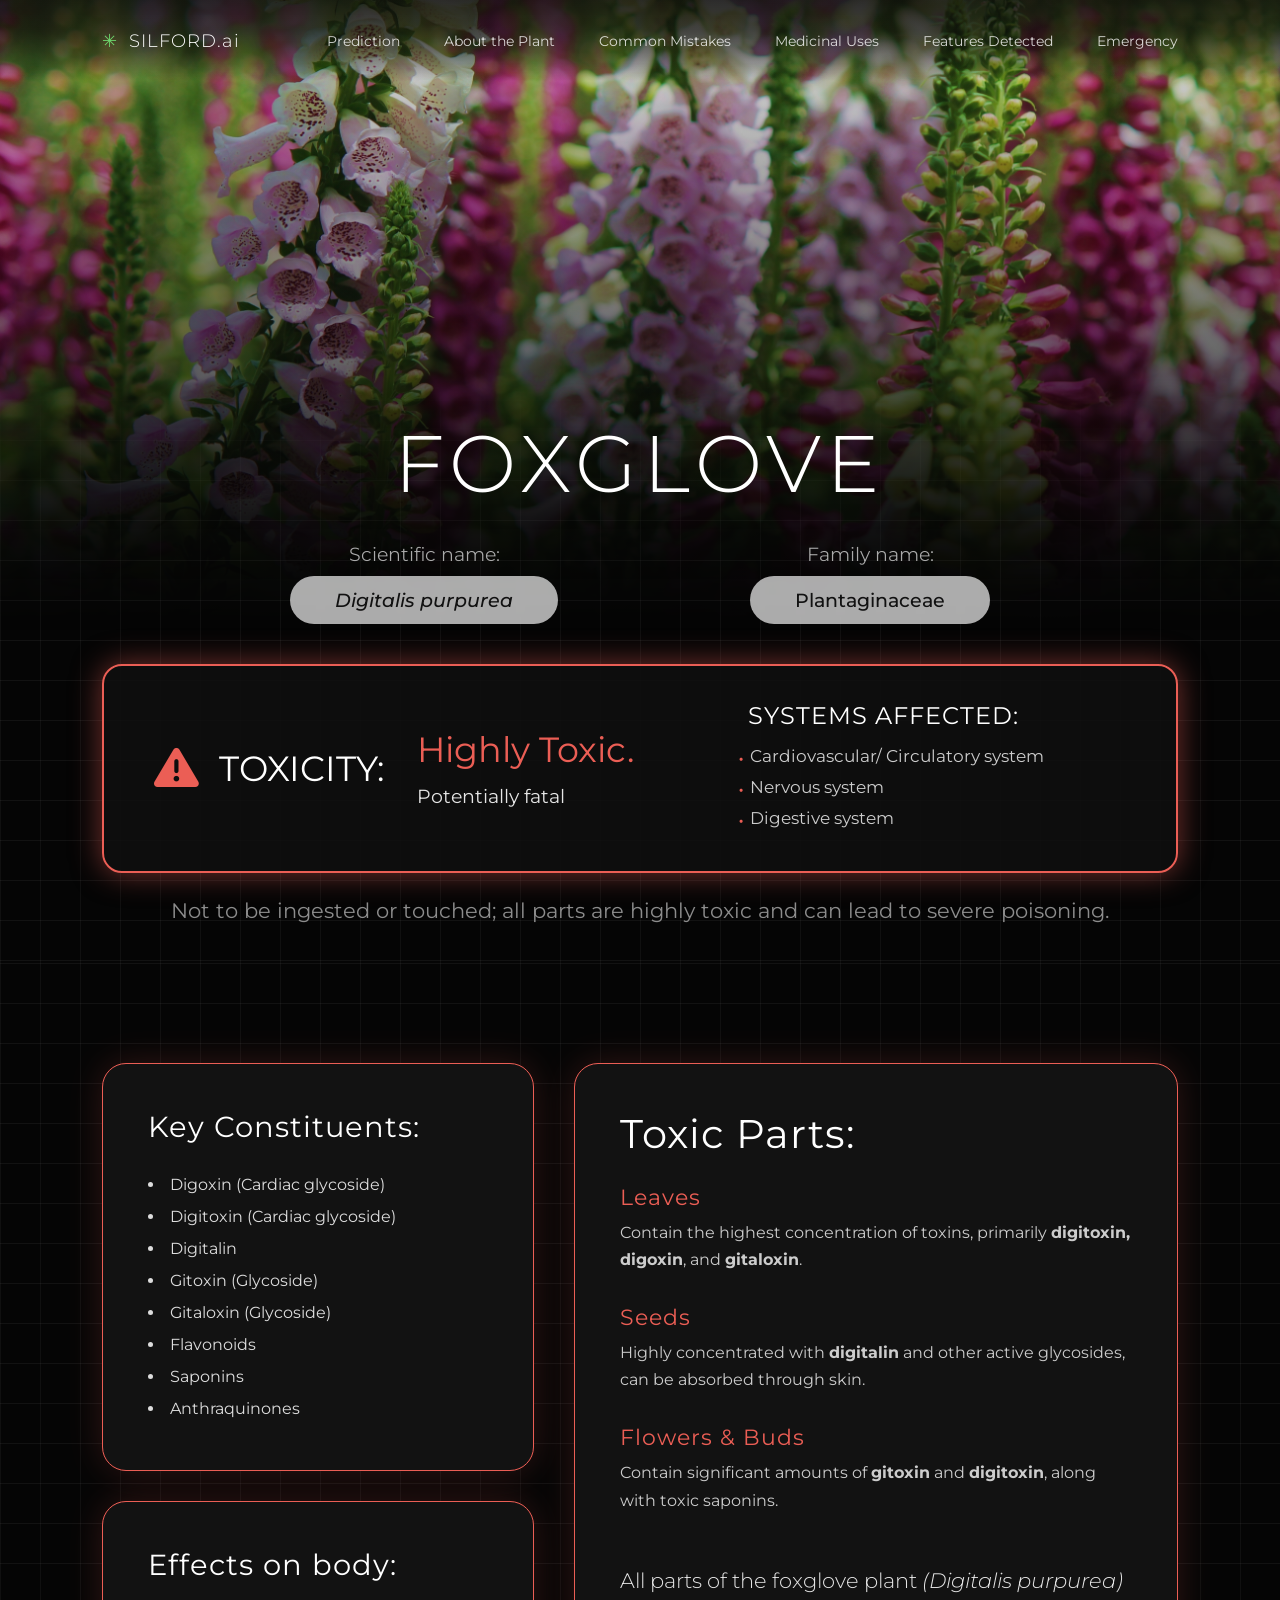
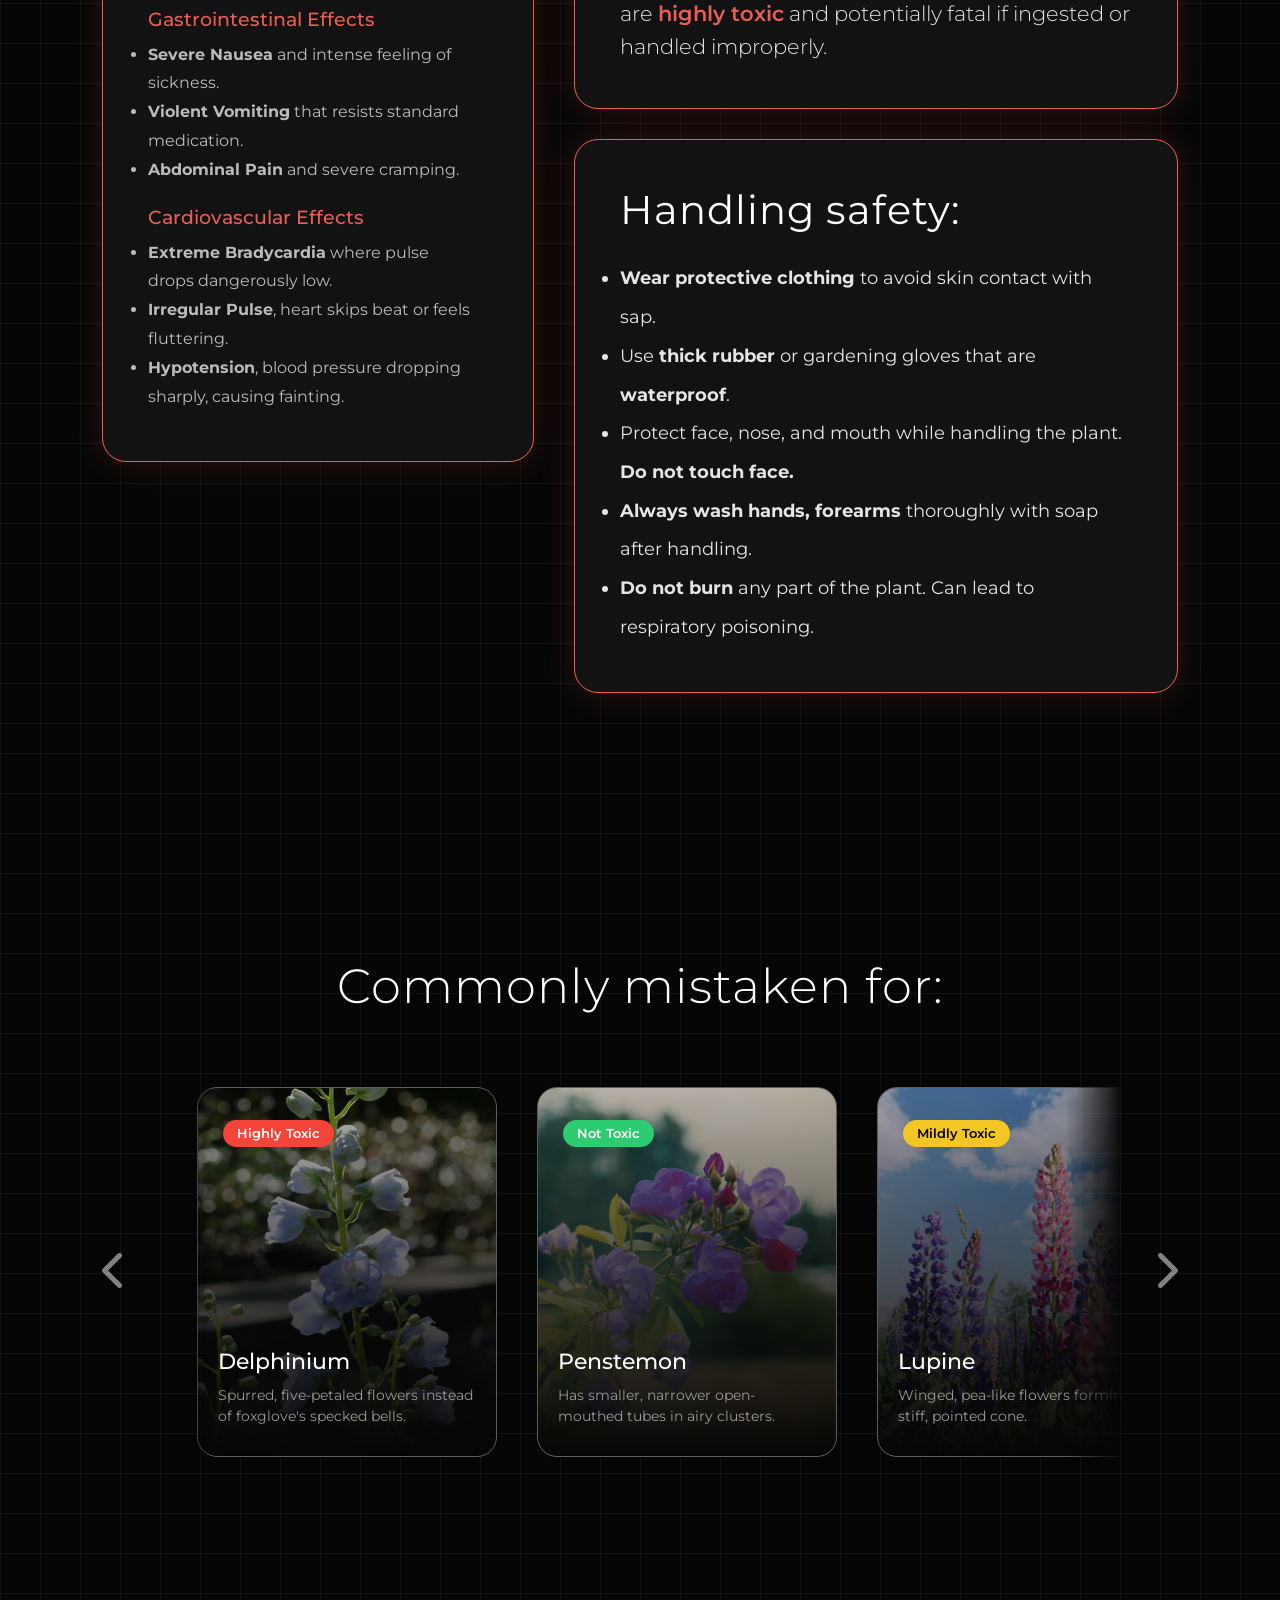
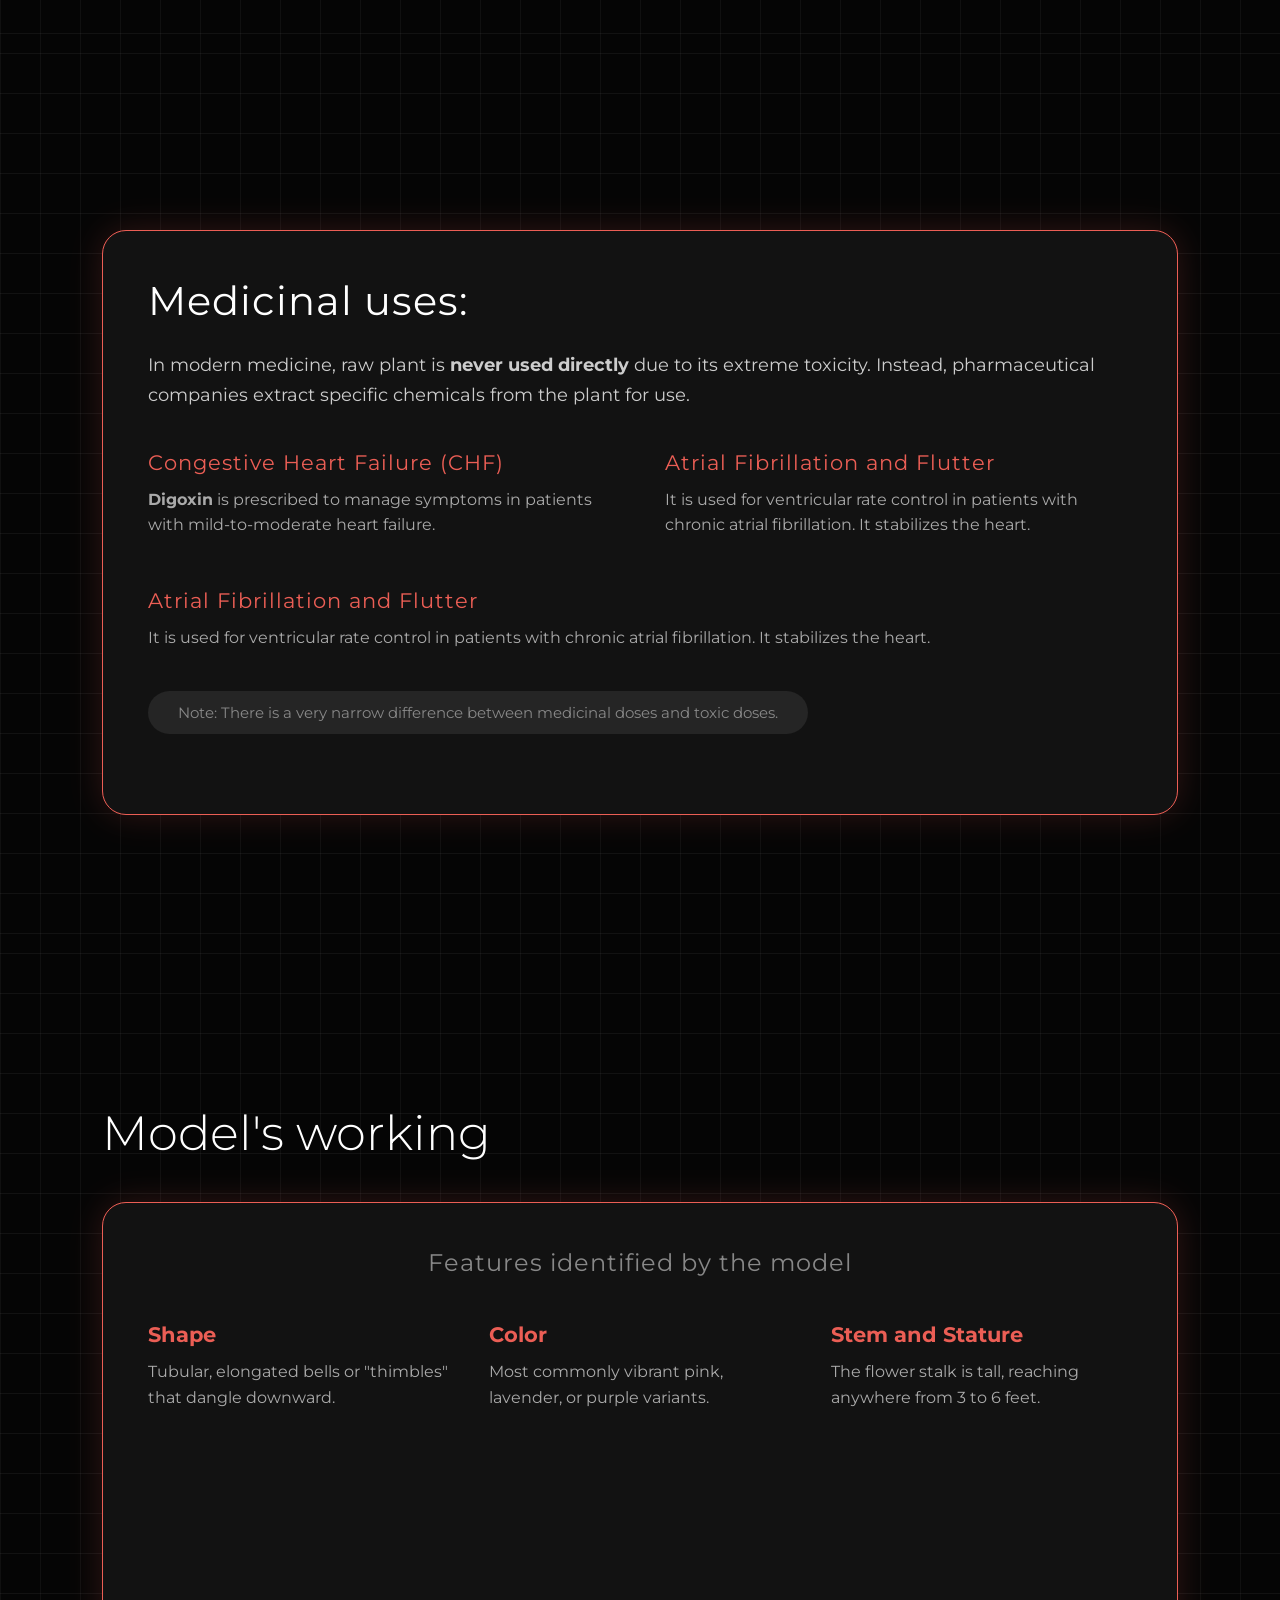
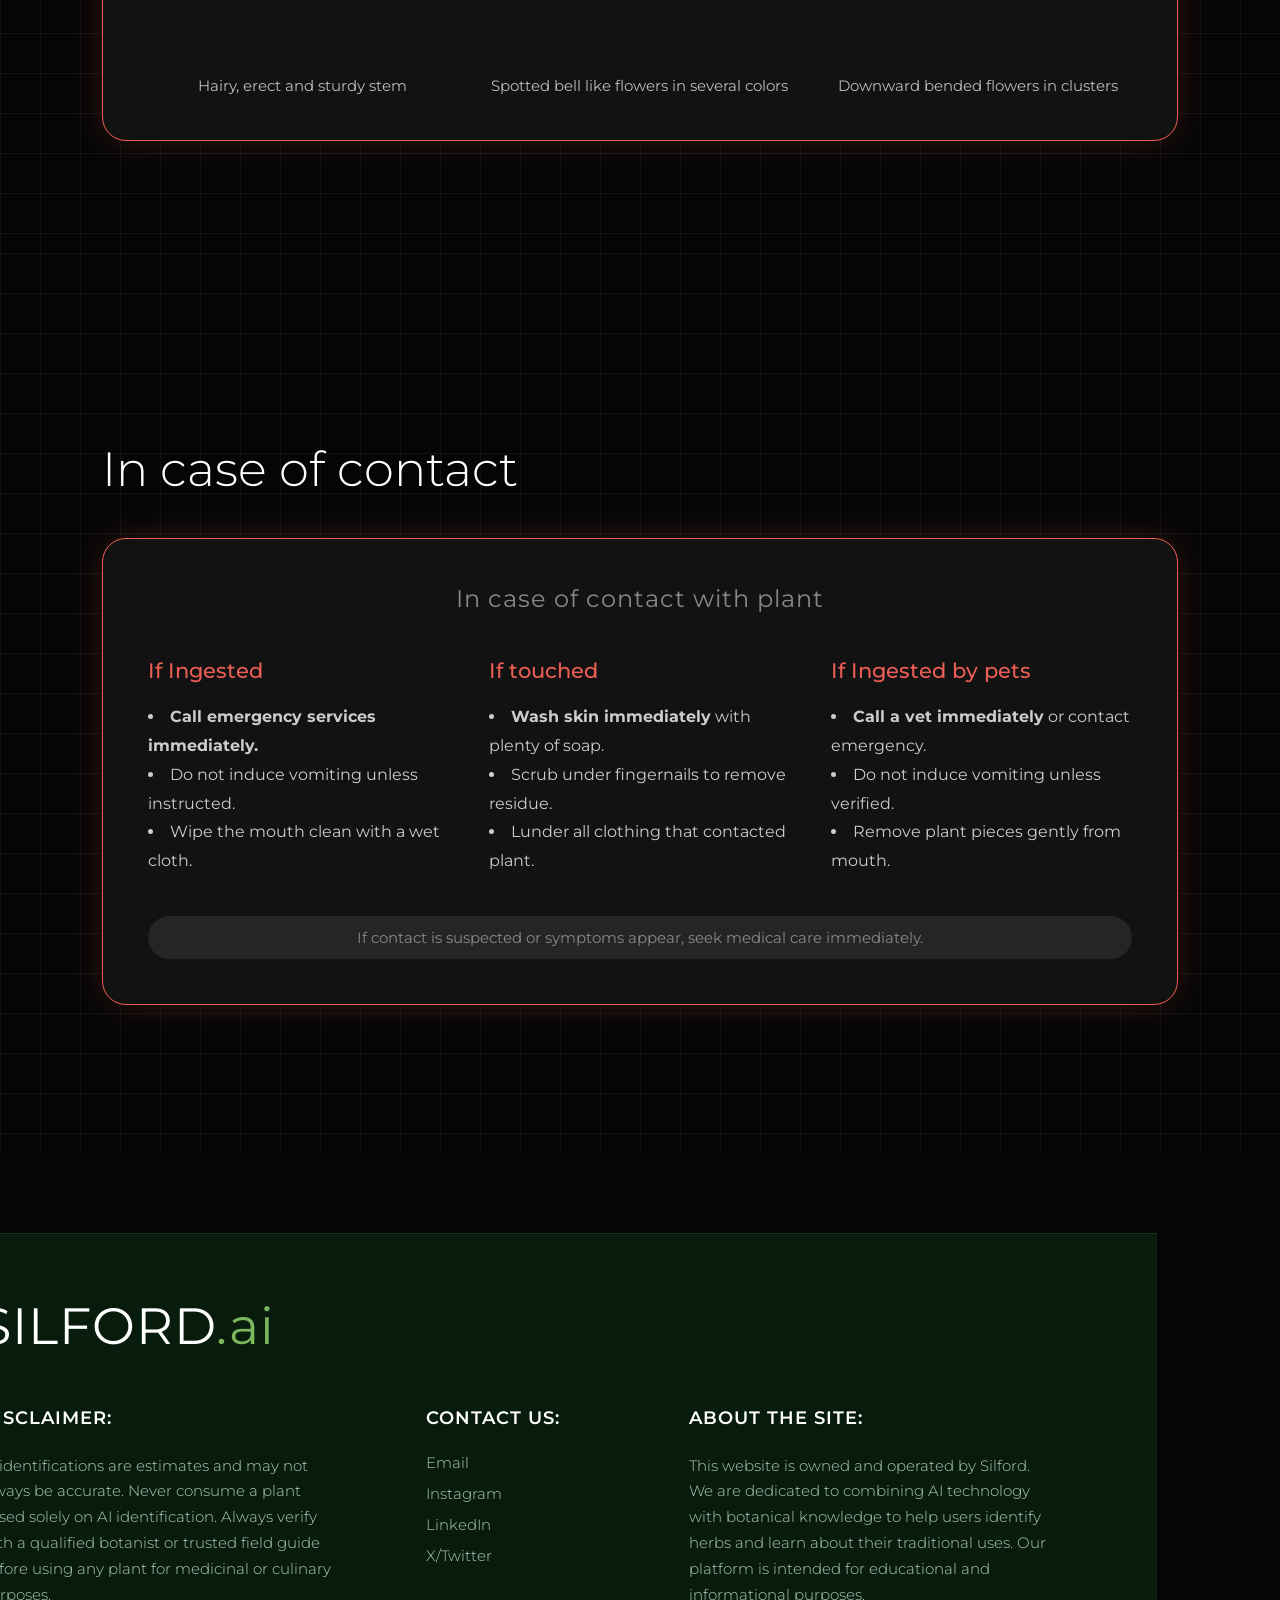
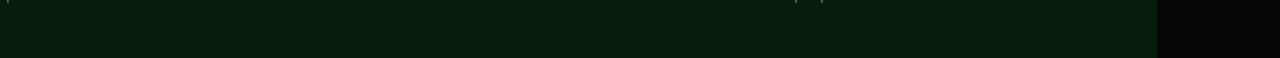
==== structure.html @ d7a9f8ee "Medicinal Uses Section edited." ====
<!DOCTYPE html>
<html lang="en">
    <head>
        <meta charset="UTF-8">
        <meta name="viewport" content="width=device-width, initial-scale=1.0">
        <title>SILFORD.ai - Herbal Identification Made Easy</title>
        <link rel="stylesheet" href="designs.css">

        <link rel="stylesheet" href="style.css">
        <link rel="preconnect" href="https://fonts.googleapis.com">
        <link rel="preconnect" href="https://fonts.gstatic.com" crossorigin>
        <link href="https://fonts.googleapis.com/css2?family=Montserrat:wght@300;400;500;600;700&display=swap" rel="stylesheet">
        <link rel="stylesheet" href="https://cdnjs.cloudflare.com/ajax/libs/font-awesome/6.4.0/css/all.min.css">
    </head>
    <body>


        <div id="landing-view" style="display: none;">
            <header class="global-header">
                <div class="logo">
                    <span class="asterisk">✳</span> SILFORD.ai
                </div>

                <nav class="nav-links">
                    <!--USES ANCHOR LINKS FOR CLICK-SCROLLING TO RIGHT PANEL-->
                    <a href="#home">Home</a>
                    <a href="#about">About Us</a>
                    <a href="#model">Our Model</a>
                    <a href="#journey">Start Now</a>
                </nav>
            </header>

            <section id="home" class="hero-section panel">
                <div class="hero-content">
                    <h1 class="glow-title">SILFORD<span>.ai</span></h1>
                    <h2 class="subtitle">HERBAL IDENTIFICATION MADE EASY</h2>
                    
                    <p class="hero-description">
                        Nature is full of plants that look remarkably alike, but some harmless herbs have dangerous toxic counterparts. 
                        <span class="highlight-green">Our AI-powered plant identification tool helps you quickly distinguish between safe and potentially toxic plants from a simple photo.</span>
                    </p>

                    <div class="cta-container">
                        <button class="btn btn-light-green">
                            <i class="fa-solid fa-camera"></i> Take a picture
                        </button>
                        <button class="btn btn-dark-green">
                            <i class="fa-regular fa-file-lines"></i> Upload from local files
                        </button>
                    </div>
                </div>
                <div class="leaf-overlay"></div> 
            </section>

            <section id="about" class="about-section panel">
                <div class="split-content-left">
                    <div class="text-block">
                        <h2>About Us</h2>
                        <p>Silford arose from a vision. We envisioned a tool that could help people confidently identify plants, reducing the risk of confusing harmless species with toxic lookalikes and making outdoor exploration a little safer.</p>
                        <p>Driven by that vision, we built an AI-powered platform that combines modern machine learning with botanical knowledge to identify plants from a single photograph.</p>
                    </div>
                    <div class="text-block">
                        <h2>Our Mission</h2>
                        <p>Our mission is to empower hikers, gardeners, foragers, students, and nature enthusiasts with accessible technology that supports informed decisions.</p>
                    </div>
                </div>
            </section>

            <section id="model" class="working-section panel">
                <h2 class="section-title-center">Our Model & Its Working</h2>
                
                <div class="cards-grid">
                    <div class="card c-1">
                        <h3>01. Image Capture</h3>
                        <p>Upload an existing image or take a live photo of the plant.</p>
                    </div>
                    <div class="card c-2">
                        <h3>02. AI Feature Analysis</h3>
                        <p>A Convolutional Neural Network (CNN) with Localized Attention focuses on key visual regions such as leaf shape & stem texture.</p>
                    </div>
                    <div class="card c-3">
                        <h3>03. Safety Assessment</h3>
                        <p>The identified plant is compared with visually similar toxic and non-toxic relatives, helping users avoid dangerous misidentifications.</p>
                    </div>
                    <div class="card c-4">
                        <h3>04. Detailed Results</h3>
                        <p>Each prediction shows a detailed result with plant name, close toxic relatives, key features, & more.</p>
                    </div>
                </div>
                <div class="neuron-overlay"></div> 
            </section>

            <section id="journey" class="journey-section panel">
                <div class="journey-content">
                    <h2>No matter who you are,</h2>
                    <p class="subheading">Find tailored herbal insights for your field.</p>
                    
                    <div class="timeline-container">
                        <div class="timeline-line"></div>
                        <div class="circle-node"><span>Student</span></div>
                        <div class="circle-node"><span>Botanist</span></div>
                        <div class="circle-node"><span>Researcher</span></div>
                        <div class="circle-node"><span>Herbalist</span></div>
                        <div class="circle-node"><span>Explorer</span></div>
                    </div>

                    <div class="journey-footer-text">
                        <h3>Start your worry-free herbal journey today.</h3>
                    </div>
                </div>
            </section>

            <section class="footer-section panel">
                <div class="pre-footer-cta">
                    <p>Every staircase is climbed by taking that first step. Let us be that first step.</p>
                    <h3>Start at Silford.</h3>
                    
                    <div class="cta-container central">
                        <button class="btn btn-light-green">
                            <i class="fa-solid fa-camera"></i> Take a picture
                        </button>
                        <button class="btn btn-dark-green">
                            <i class="fa-regular fa-file-lines"></i> Upload from local files
                        </button>
                    </div>
                </div>

                <footer class="main-footer">
                    <div class="footer-brand">
                        <h2 class="footer-logo">SILFORD<span>.ai</span></h2>
                    </div>
                    
                    <div class="footer-grid">
                        <div class="footer-col">
                            <h4>DISCLAIMER:</h4>
                            <p>AI identifications are estimates and may not always be accurate. Never consume a plant based solely on AI identification. Always verify with a qualified botanist or trusted field guide before using any plant for medicinal or culinary purposes.</p>
                        </div>
                        
                        <div class="footer-col">
                            <h4>CONTACT US:</h4>
                            <ul class="footer-links">
                                <li><a href="#">Email</a></li>
                                <li><a href="#">Instagram</a></li>
                                <li><a href="#">LinkedIn</a></li>
                                <li><a href="#">X/Twitter</a></li>
                            </ul>
                        </div>

                        <div class="footer-col">
                            <h4>ABOUT THE SITE:</h4>
                            <p>This website is owned and operated by Silford. We are dedicated to combining AI technology with botanical knowledge to help users identify herbs and learn about their traditional uses. Our platform is intended for educational and informational purposes.</p>
                        </div>
                    </div>
                </footer>
            </section>
        </div>

        <div id="prediction-view" class="tox-high">
            <header class="global-header">
                <div class="logo">
                    <span class="asterisk">✳</span> SILFORD.ai
                </div>

                <nav class="nav-links">
                    <!--USES ANCHOR LINKS FOR CLICK-SCROLLING TO RIGHT PANEL-->
                    <a href="#predict-hero">Prediction</a>
                    <a href="#predict-details">About the Plant</a>
                    <a href="#mistakes-panel">Common Mistakes</a>
                    <a href="#medicinal-panel">Medicinal Uses</a>
                    <a href="#feature-analysis-panel">Features Detected</a>
                    <a href="#emergency-panel">Emergency</a>
                </nav>
            </header>

            <section class="panel predict-hero" id="predict-hero">
                <div class="predict-bg-hero" ></div>
                
                <div class="predict-header-content">
                    <h1 class="plant-name-title">FOXGLOVE</h1>
                    
                    <div class="meta-pills-row">
                        <div class="meta-pill">
                            <span class="pill-label">Scientific name:</span>
                            <div class="pill-value" id="plant-scientific">Digitalis purpurea</div>
                        </div>
                        <div class="meta-pill">
                            <span class="pill-label">Family name:</span>
                            <div class="pill-value" id="plant-family">Plantaginaceae</div>
                        </div>
                    </div>

                    <div class="toxicity-alert-box">
                        <div class="alert-left">
                            <i class="fa-solid fa-triangle-exclamation warning-icon"></i>
                            <span class="toxicity-keyword">TOXICITY:</span>
                        </div>
                        <div class="alert-center">
                            <h2 class="toxicity-level-text">Highly Toxic.</h2>
                            <p class="toxicity-subtext">Potentially fatal</p>
                        </div>
                        <div class="alert-right">
                            <h3>SYSTEMS AFFECTED:</h3>
                            <ul class="affected-systems-list">
                                <li>Cardiovascular/ Circulatory system</li>
                                <li>Nervous system</li>
                                <li>Digestive system</li>
                            </ul>
                        </div>
                    </div>

                    <p class="summary-disclaimer-text">Not to be ingested or touched; all parts are highly toxic and can lead to severe poisoning.</p>
                </div>
            </section>

            <section class="panel predict-details" id="predict-details">
                <div class="details-split-layout">
                    
                    <div class="left-side-cards">
                        <div class="detail-card info-card-box">
                            <h3>Key Constituents:</h3>
                            <ul class="constituents-list">
                                <li>Digoxin (Cardiac glycoside)</li>
                                <li>Digitoxin (Cardiac glycoside)</li>
                                <li>Digitalin</li>
                                <li>Gitoxin (Glycoside)</li>
                                <li>Gitaloxin (Glycoside)</li>
                                <li>Flavonoids</li>
                                <li>Saponins</li>
                                <li>Anthraquinones</li>
                            </ul>
                        </div>

                        <div class="detail-card info-card-box">
                            <h3>Effects on body:</h3>
                            <div class="effects-box">
                                <h4 class="effect-heading">Gastrointestinal Effects</h4>
                                <ul class="effects-list">
                                    <li><strong>Severe Nausea</strong> and intense feeling of sickness.</li>
                                    <li><strong>Violent Vomiting</strong> that resists standard medication.</li>
                                    <li><strong>Abdominal Pain</strong> and severe cramping.</li>
                                </ul>

                                <h4 class="effect-heading">Cardiovascular Effects</h4>
                                <ul class="effects-list">
                                    <li><strong>Extreme Bradycardia</strong> where pulse drops dangerously low.</li>
                                    <li><strong>Irregular Pulse</strong>, heart skips beat or feels fluttering.</li>
                                    <li><strong>Hypotension</strong>, blood pressure dropping sharply, causing fainting.</li>
                                </ul>

                            </div>
                        </div>
                    </div>

                    <div class="right-side-main large-box">
                        
                        <div class="toxic-parts-wrapper info-card-box">
                            <h2>Toxic Parts:</h2>
                            <div class="part-entry">
                                <h3 class="part-title">Leaves</h3>
                                <p>Contain the highest concentration of toxins, primarily <strong>digitoxin, digoxin</strong>, and <strong>gitaloxin</strong>.</p>
                            </div>
                            <div class="part-entry">
                                <h3 class="part-title">Seeds</h3>
                                <p>Highly concentrated with <strong>digitalin</strong> and other active glycosides, can be absorbed through skin.</p>
                            </div>
                            <div class="part-entry">
                                <h3 class="part-title">Flowers & Buds</h3>
                                <p>Contain significant amounts of <strong>gitoxin</strong> and <strong>digitoxin</strong>, along with toxic saponins.</p>
                            </div>
                            <div class="danger-banner-note">
                            All parts of the foxglove plant <em>(Digitalis purpurea)</em> are <span class="danger-text-highlight">highly toxic</span> and potentially fatal if ingested or handled improperly.
                            </div>
                        </div>

                        <div class="safety-card-box info-card-box">
                            <h2>Handling safety:</h2>
                            <ul class="safety-steps-list">
                                <li><strong>Wear protective clothing</strong> to avoid skin contact with sap.</li>
                                <li>Use <strong>thick rubber</strong> or gardening gloves that are <strong>waterproof</strong>.</li>
                                <li>Protect face, nose, and mouth while handling the plant. <strong>Do not touch face.</strong></li>
                                <li><strong>Always wash hands, forearms</strong> thoroughly with soap after handling.</li>
                                <li><strong>Do not burn</strong> any part of the plant. Can lead to respiratory poisoning.</li>
                            </ul>
                        </div>

                    </div>

                </div>
            </section>


            <section class="panel mistakes-panel" id="mistakes-panel">
                <h2 class="center-section-title">Commonly mistaken for:</h2>
                
                <div class="carousel-cards-container">
                    <button class="carousel-arrow left-arrow"><i class="fa-solid fa-chevron-left"></i></button>
                    
                    <div class="mistake-grid-wrapper">
                        <div class="mistake-track">
                            <div class="mistake-thumb-card" data-image="img-assets/delphidium-1.jpg">
                                <span class="badge badge-high">Highly Toxic</span>
                                <div class="mistake-texts">
                                    <h3>Delphinium</h3>
                                    <p>Spurred, five-petaled flowers instead of foxglove's specked bells.</p>
                                </div>
                            </div>
                            <div class="mistake-thumb-card" data-image="img-assets/Penstemon-1.jpg">
                                <span class="badge badge-low">Not Toxic</span>
                                <div class="mistake-texts">
                                    <h3>Penstemon</h3>
                                    <p>Has smaller, narrower open-mouthed tubes in airy clusters.</p>
                                </div>
                            </div>
                            <div class="mistake-thumb-card" data-image="img-assets/Lupine-1.jpg">
                                <span class="badge badge-mid">Mildly Toxic</span>
                                <div class="mistake-texts">
                                    <h3>Lupine</h3>
                                    <p>Winged, pea-like flowers forming a stiff, pointed cone.</p>
                                </div>
                            </div>
                            <div class="mistake-thumb-card" data-image="img-assets/comfrey-1.jpg">
                                <span class="badge badge-mid">Mildly Toxic</span>
                                <div class="mistake-texts">
                                    <h3>Comfrey</h3>
                                    <p>Bears tiny clusters of fused bells on foliage, lacks foxglove's erect stems.</p>
                                </div>
                            </div>
                        </div>
                    </div>

                    <button class="carousel-arrow right-arrow"><i class="fa-solid fa-chevron-right"></i></button>
                </div>
            </section>

            <section class="panel medicinal-panel" id="medicinal-panel">
                <div class="medicinal-card info-card-box">
                    <h2>Medicinal uses:</h2>
                    <p class="medicinal-intro">In modern medicine, raw plant is <strong>never used directly</strong> due to its extreme toxicity. Instead, pharmaceutical companies extract specific chemicals from the plant for use.</p>
                    
                    <div class="uses-columns">
                        <div class="use-block">
                            <h3>Congestive Heart Failure (CHF)</h3>
                            <p><strong>Digoxin</strong> is prescribed to manage symptoms in patients with mild-to-moderate heart failure.</p>
                        </div>
                        <div class="use-block">
                            <h3>Atrial Fibrillation and Flutter</h3>
                            <p>It is used for ventricular rate control in patients with chronic atrial fibrillation. It stabilizes the heart.</p>
                        </div>
                        <div class="use-block">
                            <h3>Atrial Fibrillation and Flutter</h3>
                            <p>It is used for ventricular rate control in patients with chronic atrial fibrillation. It stabilizes the heart.</p>
                        </div>
                    </div>

                    <div class="narrow-margin-pill">
                        Note: There is a very narrow difference between medicinal doses and toxic doses.
                    </div>
                </div>
            </section>

            <section class="panel feature-analysis-panel" id="feature-analysis-panel">
                <h2 class="panel-section-headline">Model's working</h2>
                
                <div class="analysis-card-box info-card-box">
                    <h3 class="analysis-subtitle">Features identified by the model</h3>
                    
                    <div class="features-text-grid">
                        <div>
                            <h4 class="feature-accent-heading">Shape</h4>
                            <p>Tubular, elongated bells or "thimbles" that dangle downward.</p>
                        </div>
                        <div>
                            <h4 class="feature-accent-heading">Color</h4>
                            <p>Most commonly vibrant pink, lavender, or purple variants.</p>
                        </div>
                        <div>
                            <h4 class="feature-accent-heading">Stem and Stature</h4>
                            <p>The flower stalk is tall, reaching anywhere from 3 to 6 feet.</p>
                        </div>
                    </div>

                    <div class="feature-images-row">
                        <div class="img-square-card">
                            <div class="img-holder" style="background-image: url('https://images.unsplash.com/photo-1516211697506-8360bd7934b0?q=80&w=300');"></div>
                            <p>Hairy, erect and sturdy stem</p>
                        </div>
                        <div class="img-square-card">
                            <div class="img-holder" style="background-image: url('https://images.unsplash.com/photo-1508747703725-719777637510?q=80&w=300');"></div>
                            <p>Spotted bell like flowers in several colors</p>
                        </div>
                        <div class="img-square-card">
                            <div class="img-holder" style="background-image: url('https://images.unsplash.com/photo-1464822759023-fed622ff2c3b?q=80&w=300');"></div>
                            <p>Downward bended flowers in clusters</p>
                        </div>
                    </div>
                </div>
            </section>

            <section class="panel emergency-panel" id="emergency-panel">
                <h2 class="panel-section-headline">In case of contact</h2>
                
                <div class="emergency-card-box info-card-box">
                    <h3 class="center-box-sub-title">In case of contact with plant</h3>
                    
                    <div class="emergency-three-col-layout">
                        <div class="emergency-col">
                            <h4>If Ingested</h4>
                            <ul>
                                <li><strong>Call emergency services immediately.</strong></li>
                                <li>Do not induce vomiting unless instructed.</li>
                                <li>Wipe the mouth clean with a wet cloth.</li>
                            </ul>
                        </div>
                        <div class="emergency-col">
                            <h4>If touched</h4>
                            <ul>
                                <li><strong>Wash skin immediately</strong> with plenty of soap.</li>
                                <li>Scrub under fingernails to remove residue.</li>
                                <li>Lunder all clothing that contacted plant.</li>
                            </ul>
                        </div>
                        <div class="emergency-col">
                            <h4>If Ingested by pets</h4>
                            <ul>
                                <li><strong>Call a vet immediately</strong> or contact emergency.</li>
                                <li>Do not induce vomiting unless verified.</li>
                                <li>Remove plant pieces gently from mouth.</li>
                            </ul>
                        </div>
                    </div>

                    <div class="narrow-margin-pill center-text">
                        If contact is suspected or symptoms appear, seek medical care immediately.
                    </div>
                </div>
            </section>

            <footer class="main-footer">
                <div class="footer-brand">
                    <h2 class="footer-logo">SILFORD<span>.ai</span></h2>
                </div>
                
                <div class="footer-grid">
                    <div class="footer-col">
                        <h4>DISCLAIMER:</h4>
                        <p>AI identifications are estimates and may not always be accurate. Never consume a plant based solely on AI identification. Always verify with a qualified botanist or trusted field guide before using any plant for medicinal or culinary purposes.</p>
                    </div>
                    
                    <div class="footer-col">
                        <h4>CONTACT US:</h4>
                        <ul class="footer-links">
                            <li><a href="#">Email</a></li>
                            <li><a href="#">Instagram</a></li>
                            <li><a href="#">LinkedIn</a></li>
                            <li><a href="#">X/Twitter</a></li>
                        </ul>
                    </div>

                    <div class="footer-col">
                        <h4>ABOUT THE SITE:</h4>
                        <p>This website is owned and operated by Silford. We are dedicated to combining AI technology with botanical knowledge to help users identify herbs and learn about their traditional uses. Our platform is intended for educational and informational purposes.</p>
                    </div>
                </div>
            </footer>

        </div>





    </body>
    <script src="functions.js"></script>
</html>
---- designs.css ----
/* ==========================================================================
   1. CORE VARIABLES & RESET
   ========================================================================== */

   /*SETS THE GLOBAL VARIABLES FOR USE*/
:root {
    --bg-black: #050505;
    --dark-green: #0a2412;
    --glow-green: #39ff14;
    --bright-green-glow: #52c41a;
    --text-white: #ffffff;
    --text-muted: #aaaaaa;
    --card-bg: #0b0b0b;
}

* {
    margin: 0;
    padding: 0;
    box-sizing: border-box;
}

html {
    scroll-behavior: smooth;
    /* CSS Snap Scroll configures smooth section mechanics */
    scroll-snap-type: y mandatory;
    font-family: 'Montserrat', sans-serif;
    color: var(--text-white);
    background-color: var(--bg-black);
}

/* ==========================================================================
   2. GLOBAL PANEL SNAPPING & LAYOUTS
   ========================================================================== */
.panel {
    width: 100%;
    min-height: 100vh;
    padding: 100px 8% 60px 8%;
    scroll-snap-align: start;
    display: flex;
    flex-direction: column;
    justify-content: center;
    position: relative;
    overflow: hidden;

    position: relative;
    overflow: hidden;
}

.panel::before {
    content: "";
    position: absolute;
    inset: 0;
    pointer-events: none;

    background-image:
        linear-gradient(rgba(255, 255, 255, 0.107) 1px, transparent 1px),
        linear-gradient(90deg, rgba(255, 255, 255, 0.089) 1px, transparent 1px);

    background-size: 40px 40px;

    opacity: .5;
}

.hero-content,
.split-content-left,
.cards-grid,
.journey-content,
.pre-footer-cta,
.main-footer {
    position: relative;
    z-index: 1;
}

/* Sticky Header styling */
.global-header {
    position: fixed;
    top: 0;
    left: 0;
    width: 100%;
    z-index: 1000;
    display: flex;
    justify-content: space-between;
    align-items: center;
    padding: 30px 8%;
    background: linear-gradient(to bottom, rgba(11, 10, 10, 0.85), 70%,transparent);
}

.global-header .logo {
    font-weight: 300;
    font-size: 1.1rem;
    letter-spacing: 1px;
}

.global-header .asterisk {
    color: #6ed66e;
    margin-right: 5px;
}

.global-header .nav-links a {
    color: var(--text-white);
    text-decoration: none;
    margin-left: 40px;
    font-size: 0.9rem;
    font-weight: 400;
    opacity: 0.8;
    transition: opacity 0.3s;
}

.global-header .nav-links a:hover {
    opacity: 1;
    border-bottom:1.7px solid var(--bright-green-glow);
}

/* ==========================================================================
   3. HERO SECTION (PANEL 1)
   ========================================================================== */
.hero-section {
    background: linear-gradient(to right, #0d381e 0%, var(--bg-black) 70%);
}

.hero-content {
    max-width: 850px;
    margin: 0 auto;
    text-align: center;
    z-index: 2;
}

.glow-title {
    font-size: 6.5rem;
    font-weight: 350;
    letter-spacing: 2px;
    color: var(--text-white);
    /* Custom Neon Glow Drop Shadows matching screen 1 */
    text-shadow: 0 0 10px rgba(110, 214, 110, 0.4), 
                 0 0 30px rgba(110, 214, 110, 0.2);
}

.glow-title span {
    color: #7bb85d;
}

.subtitle {
    font-size: 1.1rem;
    font-weight: 400;
    letter-spacing: 3.7px;
    margin-top: -10px;
    margin-bottom: 50px;
    color: #e5e5e5;
}

.hero-description {
    font-size: 1.1rem;
    line-height: 1.7;
    font-weight: 300;
    color: #b0b0b0;
    margin-bottom: 50px;
    padding: 0 30px;
}

.highlight-green {
    color: #55b255;
    display: block;
    margin-top: 10px;
    font-size: 1.3rem;
}

/* Action UI Buttons styling */
.cta-container {
    display: flex;
    justify-content: center;
    gap: 40px;
    margin-top: 20px;
}

.cta-container.central {
    margin-bottom: 60px;
}

.btn {
    display: inline-flex;
    align-items: center;
    gap: 15px;
    padding: 18px 35px;
    font-size: 1.1rem;
    font-weight: 500;
    border-radius: 14px;
    border: none;
    cursor: pointer;
    min-width: 280px;
    transition: transform 0.2s;
}

.btn:hover {
    transform: translateY(-2px);
}

.btn i {
    font-size: 1.4rem;
}

.btn-light-green {
    background: linear-gradient(135deg, #c4dec4 0%, #ebf3eb 100%);
    color: #1a421a;
    box-shadow: 0 0px 15px rgba(3, 63, 23, 0.4);
}

.btn-dark-green {
    background: linear-gradient(135deg, #1d4d22 0%, #112d14 100%);
    color: #ffffff;
    box-shadow: 0 0px 15px rgba(3, 63, 23, 0.4);
}

/* Foreground corner leaf structure visual mock helper */
.leaf-overlay {
    position: absolute;
    bottom: 0;
    left: 0;
    width: 550px;
    height: 500px;
    background-image: url('/img-assets/greenplant-Photoroom.png'); 
    background-size: contain;
    background-repeat: no-repeat;
    opacity: 0.70;
    pointer-events: none;
    
}

/* ==========================================================================
   4. ABOUT & MISSION SECTION (PANEL 2)
   ========================================================================== */
.about-section {
    background: linear-gradient(to right, rgba(5,5,5,0.92) 40%, rgba(5,5,5,0.7) 100%), 
                url('/img-assets/planting.png') no-repeat center right;
    background-size: cover;
}

.split-content-left {
    max-width: 600px;
    z-index: 2;
}

.text-block {
    margin-bottom: 55px;
}

.text-block h2 {
    font-size: 3.8rem;
    font-weight: 300;
    letter-spacing: 2px;
    margin-bottom: 25px;
}

.text-block p {
    font-size: 1.1rem;
    line-height: 1.8;
    color: #bbbbbb;
    font-weight: 300;
    margin-bottom: 20px;
}

/* ==========================================================================
   5. WORKING CARDS SECTION (PANEL 3)
   ========================================================================== */
.working-section {
    background-image:
        radial-gradient(circle at 80% 80%, rgba(110,214,110,0.1), transparent 40%),
        radial-gradient(circle at 20% 90%, rgba(110,214,110,0.08), transparent 35%),
        radial-gradient(circle at bottom center, #0f3d20, var(--bg-black) 70%);
}

.section-title-center {
    font-size: 3.8rem;
    font-weight: 300;
    text-align: center;
    margin-bottom: 60px;
    letter-spacing: 1px;
}

.cards-grid {
    display: grid;
    grid-template-columns: repeat(4, 1fr);
    gap: 25px;
    width: 100%;
}

.card {
    background-color: var(--card-bg);
    border: 1.5px solid #151515;
    border-radius: 16px;
    padding: 45px 30px;
    min-height: 420px;
    display: flex;
    flex-direction: column;
    justify-content: flex-start;
    box-shadow: 0 10px 30px rgba(0,0,0,0.5);
    transition: border-color 0.3s;
}

.card:hover {
    border-color: #25542b;
    box-shadow: 0 0px 20px rgba(14, 65, 15, 0.5);
}

.card h3 {
    font-size: 1.6rem;
    font-weight: 500;
    margin-bottom: 35px;
    line-height: 1.3;
    letter-spacing: 0.5px;
}

.card p {
    font-size: 1rem;
    line-height: 1.7;
    color: #cccccc;
    font-weight: 300;
}

/* Precise step title centering alignments on Cards 1,2,3,4 per mockup */
.cards-grid .card h3,
.cards-grid .card p{
    text-align: center;
}

.c-1{
    z-index: 2;
}
.c-2{
    z-index: 3;
}
.c-3{
    z-index: 4;
}
.c-4{
    z-index: 6;
}


.neuron-overlay{
    position: absolute;
    bottom: 0;
    left: 30%;
    width: 100%;
    height: 600px;
    background-image: url('/img-assets/aiNN-Photoroom.png'); 
    background-size: contain;
    background-repeat: no-repeat;
    opacity: 0.70;
    pointer-events: none;
    z-index: 5;

}

/* ==========================================================================
   6. JOURNEY TIMELINE SECTION (PANEL 4)
   ========================================================================== */
.journey-section {
    background-image:
        radial-gradient(circle at top center, #0f3d20 0%, var(--bg-black) 70%),
        radial-gradient(circle at 80% 20%, rgba(110,214,110,0.1) 0%, transparent 40%),
        radial-gradient(circle at 20% 10%, rgba(110,214,110,0.08) 0%, transparent 35%);
    background-color: var(--bg-black);
    text-align: left;
}

.journey-content h2 {
    font-size: 3rem;
    font-weight: 450;
    margin-bottom: 15px;
    letter-spacing: 1px;
}

.journey-content .subheading {
    font-size: 1.8rem;
    font-weight: 300;
    color: #888888;
    margin-bottom: 70px;
}

/* Interactive Horizonal Connecting Node System */
.timeline-container {
    position: relative;
    display: flex;
    justify-content: space-between;
    align-items: center;
    margin: 80px 0;
    padding: 0 10px;
}

.timeline-line {
    position: absolute;
    top: 50%;
    left: 0;
    width: 100%;
    height: 1px;
    background-color: rgba(255,255,255,0.4);
    z-index: 1;
}

.circle-node {
    width: 130px;
    height: 130px;
    border-radius: 50%;
    /* background-color: var(--text-white); */
    background: rgba(255, 255, 255, 0.03);
    border: 1px solid rgba(255, 255, 255, 0.1);
    backdrop-filter: blur(8px);
    -webkit-backdrop-filter: blur(8px);
    color: #e4e4e7;
    display: flex;
    justify-content: center;
    align-items: center;
    font-size: 1.1rem;
    font-weight: 400;
    z-index: 2;
    
    position: relative;
    transition: all 0.3s ease;
    cursor: pointer;
}
.circle-node:hover{
    box-shadow: 0 0 30px rgba(110, 214, 110, 0.5); /* Outer neon halo vibe */
    color: #ffffff;
    transform: translateY(-4px);
    border-color: rgba(34, 197, 94 ,0.6);
    background: rgba(34, 197, 94 ,0.08);
}

.journey-footer-text {
    margin-top: 70px;
}



.journey-footer-text h3 {
    font-size: 3.5rem;
    font-weight: 300;
    letter-spacing: 1px;
}

/* ==========================================================================
   7. REPEAT CTA & FOOTER COMPONENT (PANEL 5)
   ========================================================================== */
.footer-section {
    background-color: var(--bg-black);
    justify-content: space-between;
    padding-bottom: 0; /* Align directly to screen base floor */
}

.pre-footer-cta {
    text-align: center;
    margin-top: auto;
    padding-top: 40px;
}

.pre-footer-cta p {
    font-size: 1.4rem;
    color: #8c8c8c;
    font-weight: 300;
    margin-bottom: 15px;
}

.pre-footer-cta h3 {
    font-size: 3.5rem;
    font-weight: 300;
    letter-spacing: 1px;
    margin-bottom: 40px;
}

/* Green Blocks base Container wrapper */
.main-footer {
    background-color: #081c0e;
    width: 100vw;
    margin-left: -9.6%; /* Offsets padding constraints to span full edge-to-edge width */
    padding: 60px 8% 50px 8%;
    border-top: 1px solid #14331c;
}

.footer-logo {
    font-size: 3.2rem;
    font-weight: 400;
    letter-spacing: 1px;
    margin-bottom: 50px;
    color: var(--text-white);
}

.footer-logo span {
    color: #7bb85d;
}

.footer-grid {
    display: grid;
    grid-template-columns: 2fr 1fr 2fr;
    gap: 80px;
}

.footer-col h4 {
    font-size: 1.1rem;
    font-weight: 600;
    letter-spacing: 1px;
    margin-bottom: 25px;
    color: var(--text-white);
}

.footer-col p {
    font-size: 0.95rem;
    line-height: 1.7;
    color: #b3cbba;
    font-weight: 300;
}

.footer-links {
    list-style: none;
}

.footer-links li {
    margin-bottom: 12px;
}

.footer-links a {
    color: #b3cbba;
    text-decoration: none;
    font-size: 0.95rem;
    font-weight: 300;
    transition: color 0.2s;
}

.footer-links a:hover {
    color: var(--text-white);
}

/* ==========================================================================
   8. MEDIA QUERIES FOR SCALABILITY
   ========================================================================== */
@media (max-width: 1200px) {
    .cards-grid {
        grid-template-columns: repeat(2, 1fr);
    }
    .circle-node {
        width: 100px;
        height: 100px;
        font-size: 0.9rem;
    }
}

@media (max-width: 768px) {
    .glow-title { font-size: 4rem; }
    .text-block h2 { font-size: 2.5rem; }
    .cards-grid { grid-template-columns: 1fr; }
    .footer-grid { grid-template-columns: 1fr; gap: 40px; }
    .timeline-container { flex-direction: column; gap: 20px; }
    .timeline-line { display: none; }
    .cta-container { flex-direction: column; gap: 15px; align-items: center; }
}








/* ==========================================================================
   9. PREDICTION VIEW ARCHITECTURE LAYOUTS
   ========================================================================== */
#prediction-view {
    width: 100%;
}

/* Hero Panel Image configuration style */
.predict-hero {
    position: relative;
    background-color: var(--bg-black);
    display: flex;
    justify-content: flex-end; /* Pushes meta boxes to page floor */
    padding-bottom: 40px;
}

.predict-bg-hero {
    background-image: linear-gradient(to bottom, rgba(5,5,5,0.1), #050505), url('img-assets/foxglove-pic.jpg');
    position: absolute;
    top: 0;
    left: 0;
    width: 100%;
    height: 70vh;
    background-size: cover;
    background-position: center;
    mask-image: linear-gradient(to bottom, black 60%, transparent 100%);
    -webkit-mask-image: linear-gradient(to bottom, black 60%, transparent 100%);
    z-index: 1;
}

.predict-header-content {
    z-index: 5;
    width: 100%;
    margin-top: 35vh;
}

.plant-name-title {
    font-size: 5rem;
    font-weight: 300;
    text-align: center;
    letter-spacing: 6px;
    text-transform: uppercase;
    margin-bottom: 30px;
}

/* Metadata pills layout */
.meta-pills-row {
    display: flex;
    justify-content: center;
    gap: 12rem;
    margin-bottom: 40px;
}

.meta-pill {
    text-align: center;
}

.meta-pill .pill-label {
    font-size: 1.2rem;
    font-weight: 370;
    color: var(--text-muted);
    display: block;
    margin-bottom: 10px;
}

.meta-pill .pill-value {
    background-color: rgba(255, 255, 255, 0.667);
    color: #111;
    padding: 12px 45px;
    border-radius: 30px;
    font-size: 1.2rem;
    font-weight: 500;
    backdrop-filter: blur(5px);
}
#plant-scientific{
    font-style: italic;
}

/* ==========================================================================
   10. TOXICITY ENGINE SYSTEM VARIABLES (RED / YELLOW / GREEN)
   ========================================================================== */
/* THEME A: HIGH TOXICITY (RED) */
#prediction-view.tox-high {
    --theme-glow: rgba(235, 94, 85, 0.5);
    --theme-border: #eb5e55;
    --theme-text: #eb5e55;
    --theme-bg-halo: radial-gradient(circle at center, rgba(235,94,85,0.06) 0%, transparent 70%);
}

/* THEME B: MEDIUM TOXICITY (YELLOW) */
#prediction-view.tox-mid {
    --theme-glow: rgba(243, 198, 35, 0.45);
    --theme-border: #f3c623;
    --theme-text: #f3c623;
    --theme-bg-halo: radial-gradient(circle at center, rgba(243,198,35,0.05) 0%, transparent 70%);
}

/* THEME C: LOW TOXICITY (GREEN) */
#prediction-view.tox-low {
    --theme-glow: rgba(46, 204, 113, 0.45);
    --theme-border: #2ecc71;
    --theme-text: #2ecc71;
    --theme-bg-halo: radial-gradient(circle at center, rgba(46,204,113,0.05) 0%, transparent 70%);
}

/* ==========================================================================
   11. DATA BOX DESIGN COMPONENTS
   ========================================================================== */
.toxicity-alert-box {
    border: 2.5px solid var(--theme-border);
    box-shadow: 0 0 30px var(--theme-glow);
    background-color: rgba(15, 15, 15, 0.85);
    border-radius: 20px;
    padding: 35px 50px;
    display: grid;
    grid-template-columns: 1.2fr 1.5fr 2fr;
    align-items: center;
    gap: 30px;
    width: 100%;
    margin-bottom: 25px;
    transition: all 0.5s ease;
}

.alert-left {
    display: flex;
    align-items: center;
    gap: 20px;
    font-size: 2.2rem;
    font-weight: 400;
}

.warning-icon {
    color: var(--theme-text);
    font-size: 2.8rem;
}

.alert-center .toxicity-level-text {
    color: var(--theme-text);
    font-size: 2.2rem;
    font-weight: 400;
    margin-bottom: 13px;
}

.alert-center .toxicity-subtext {
    font-size: 1.2rem;
    color: #e5e5e5;
}

.alert-right h3 {
    font-size: 1.5rem;
    letter-spacing: 1px;
    margin-bottom: 12px;
    font-weight: 400;
    margin-left: 10px;
}

.affected-systems-list {
    list-style: none;
    font-size: 1.07rem;
    color: #cccccc;
    line-height: 1.5;
}

.affected-systems-list li::before {
    content: "• ";
    color: var(--theme-text);
    font-size: 1.3rem;
    vertical-align: middle;
}

.summary-disclaimer-text {
    text-align: center;
    color: #8c8c8c;
    font-size: 1.3rem;
    font-weight: 400;
}



/* Generic Info Box Panel Styles */
.info-card-box {
    background-color: #121212;
    border-radius: 24px;
    padding: 45px;
    border: 1px solid var(--theme-border);
    position: relative;
    transition:
        box-shadow 0.3s ease,
        transform 0.3s ease,
        border-color 0.3s ease;
}

.info-card-box:hover {
    transform: translateY(-3px);
    box-shadow: 0 0 15px var(--theme-glow);
}

/* Embeds the smooth peripheral side glows directly onto content containers */
.info-card-box::after {
    content: '';
    position: absolute;
    top:0; left:0; right:0; bottom:0;
    border-radius: 24px;
    box-shadow: 0 0 35px var(--theme-glow);
    opacity: 0.4;
    pointer-events: none;
}

/* Split Column Arrangements */
.details-split-layout {
    display: grid;
    grid-template-columns: 1fr 1.4fr;
    gap: 40px;
    width: 100%;
}

.left-side-cards {
    display: flex;
    flex-direction: column;
    gap: 30px;
}

.right-side-main {
    display: flex;
    flex-direction: column;
    gap: 30px;
}

.left-side-cards .detail-card {
    min-height: 250px;
}

.info-card-box h2, .info-card-box h3 {
    font-weight: 400;
    letter-spacing: 1px;
    margin-bottom: 25px;
}

.info-card-box h2 { font-size: 2.5rem; }
.info-card-box h3 { font-size: 1.8rem; }

.constituents-list {
    list-style-position: inside;
    line-height: 2;
    color: #dddddd;
}


.effects-box {
    min-height: 280px;
    padding-right: 10px;
    margin-bottom: 5px;
}

.effect-heading {
    color: var(--theme-text);
    font-size: 1.2rem;
    margin: 20px 0 10px 0;
    font-weight: 500;
}

.effects-list {
    list-style-position: outside;
    line-height: 1.8;
    color: #bbbbbb;
}

/* Toxic Parts text styling configurations */
.toxic-parts-wrapper .part-entry {
    margin-bottom: 30px;
}

.part-title {
    color: var(--theme-text) !important;
    font-size: 1.4rem !important;
    margin-bottom: 8px !important;
}

.part-entry p {
    color: #cccccc;
    line-height: 1.7;
}

.danger-banner-note {
    margin-top: 50px;
    font-size: 1.3rem;
    line-height: 1.6;
    color: #e5e5e5;
    font-weight: 300;
}

.danger-text-highlight {
    color: var(--theme-text);
    font-weight: 600;
}

/* Safety Section Step Items styling adjustments */
.safety-card-box {
    width: 100%;
    max-width: 900px;
    margin: 0;
}

.safety-steps-list {
    list-style-position: outside;
    line-height: 2.2;
    font-size: 1.1rem;
    color: #e5e5e5;
}

/* ==========================================================================
   12. CAROUSEL & VISUAL MODULE CHIPS
   ========================================================================== */
.center-section-title {
    text-align: center;
    font-size: 3rem;
    font-weight: 300;
    margin-bottom: 40px;
    letter-spacing: 1px;
}

.carousel-cards-container {
    display: flex;
    align-items: center;
    justify-content: center;
    gap: 30px;
    width: 100%;
}

.carousel-arrow {
    background: transparent;
    border: none;
    color: white;
    font-size: 2.5rem;
    cursor: pointer;
    opacity: 0.5;
    transition: opacity 0.2s;
}

.carousel-arrow:hover { opacity: 1; }

.mistake-grid-wrapper {
    overflow:hidden; /*MAKE THIS HIDDEN MAKE THIS HIDDEN MAKE THIS HIDDEN MAKE THIS HIDDEN MAKE THIS HIDDEN MAKE THIS HIDDEN MAKE THIS HIDDEN*/
    width: 100%;
    max-width: 1500px;
    padding-left: 0.5rem;
    padding-right: 0.5rem;
    mask-image: linear-gradient(
        to right,
        transparent,
        black 6%,
        black 94%,
        transparent
    );
    -webkit-mask-image: linear-gradient(
        to right,
        transparent,
        black 6%,
        black 94%,
        transparent
    );
    
}

.mistake-track{
    display: flex;
    gap: 40px;
    transition: transform 0.4s ease;
    padding: 2rem;
}
.mistake-track::after {
    content: "";
    flex: 0 0 5px; /* space after the last card */
}

.mistake-thumb-card {
    flex: 0 0 300px;

    background-color: #121212;
    border-radius: 20px;
    padding: 20px;
    border: 0.5px solid #5e5e5e;

    background-size: cover;
    background-position: center;
    height: 370px;
    /* background-image: linear-gradient(to bottom, rgba(5,5,5,0.3)); */

    transition:
        box-shadow 0.3s ease,
        transform 0.3s ease,
        border-color 0.3s ease;
}
.mistake-thumb-card:hover{
    box-shadow: 0 0px 20px rgba(179, 179, 179, 0.5);
}


.badge {
    position: relative;
    top: 15px;
    left: 5px;
    padding: 6px 14px;
    border-radius: 20px;
    font-size: 0.8rem;
    font-weight: 600;
}

.badge-high { background-color: #f54539; color: white; }
.badge-mid { background-color: #f3c623; color: black; }
.badge-low { background-color: #2ecc71; color: white; }

.mistake-texts{
    margin-top: 220px;
}

.mistake-thumb-card h3 {
    font-size: 1.4rem;
    margin-bottom: 10px;
    font-weight: 500;
}

.mistake-thumb-card p {
    font-size: 0.9rem;
    color: #999;
    line-height: 1.5;
}

/* ==========================================================================
   13. MEDICINAL USES & EXTRA VISUAL DATA PLOTS
   ========================================================================== */
.medicinal-card {
    width: 100%;
    max-width: 1300px;
    margin: 0 auto;
    min-height: 65vh;
}

.medicinal-intro {
    font-size: 1.1rem;
    line-height: 1.7;
    color: #ccc;
    margin-bottom: 40px;
}

.uses-columns {
    display: flex;
    flex-wrap: wrap;
    gap: 50px;
    margin-bottom: 40px;
}

.use-block{
    flex:1;
    min-width: 300px;
}

.use-block h3 {
    color: var(--theme-text);
    font-size: 1.3rem;
    margin-bottom: 12px;
}

.use-block p {
    color: #aaa;
    line-height: 1.6;
}

.narrow-margin-pill {
    background-color: rgba(255,255,255,0.08);
    border-radius: 30px;
    padding: 12px 30px;
    display: inline-block;
    color: #888;
    font-size: 0.95rem;
}

.narrow-margin-pill.center-text {
    display: block;
    text-align: center;
    margin-top: 40px;
}



/* AI Image Feature Attentions Grid Component Section */
.panel-section-headline {
    font-size: 3rem;
    font-weight: 300;
    margin-bottom: 40px;
}

.analysis-card-box, .emergency-card-box {
    width: 100%;
}

.analysis-subtitle, .center-box-sub-title {
    font-size: 1.5rem !important;
    text-align: center;
    color: #888;
    margin-bottom: 45px !important;
}

.features-text-grid {
    display: grid;
    grid-template-columns: repeat(3, 1fr);
    gap: 40px;
    margin-bottom: 50px;
}

.feature-accent-heading {
    color: var(--theme-text) !important;
    font-size: 1.3rem !important;
    margin-bottom: 12px !important;
}

.features-text-grid p {
    color: #aaa;
    line-height: 1.6;
}

.feature-images-row {
    display: grid;
    grid-template-columns: repeat(3, 1fr);
    gap: 30px;
}

.img-square-card .img-holder {
    width: 100%;
    height: 200px;
    border-radius: 16px;
    background-size: cover;
    background-position: center;
    margin-bottom: 15px;
}

.img-square-card p {
    font-size: 0.95rem;
    color: #bbb;
    text-align: center;
}

/* Emergency Grid configurations layout rules */
.emergency-three-col-layout {
    display: grid;
    grid-template-columns: repeat(3, 1fr);
    gap: 40px;
}

.emergency-col h4 {
    color: var(--theme-text);
    font-size: 1.3rem;
    margin-bottom: 20px;
    font-weight: 500;
}

.emergency-col ul {
    list-style-position: inside;
    line-height: 1.8;
    color: #ccc;
}

/* Fixes base layout structure for footer inside prediction engine container view */
#prediction-view .main-footer {
    margin-top: 80px;
}
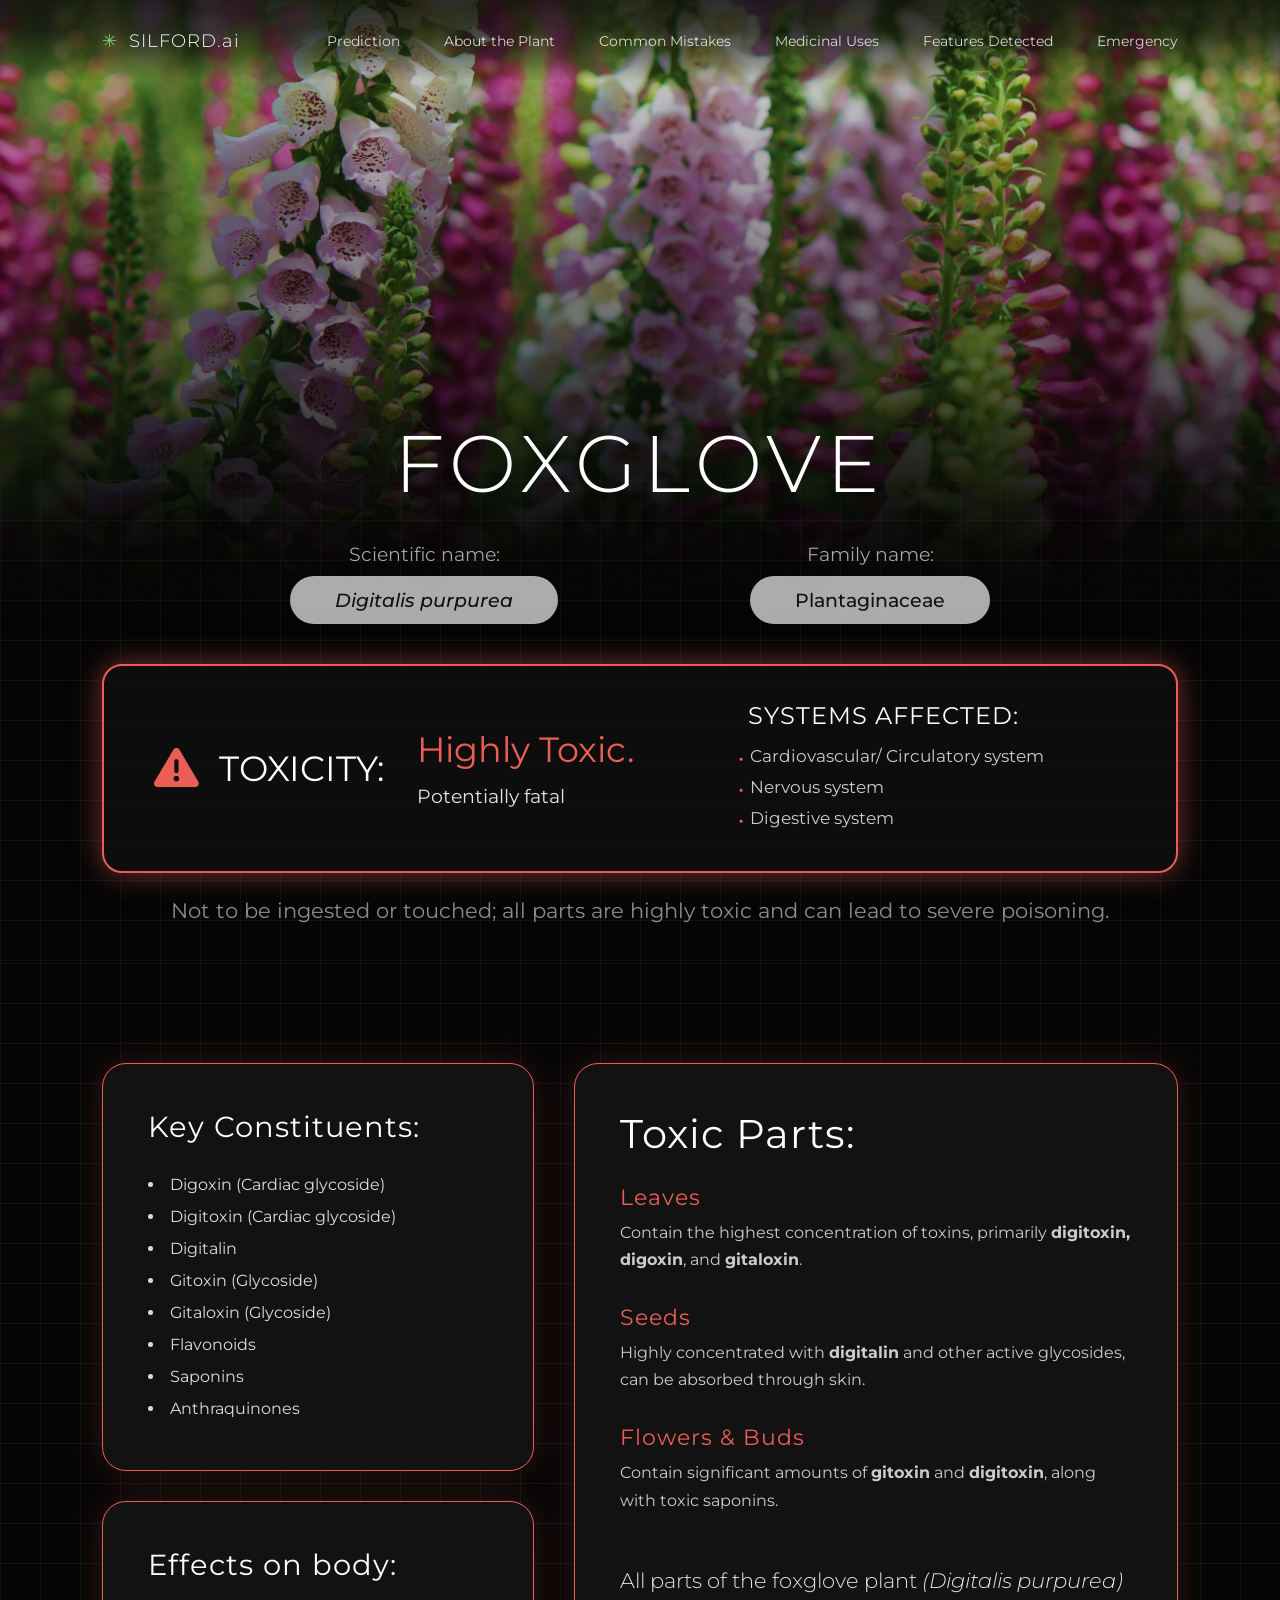
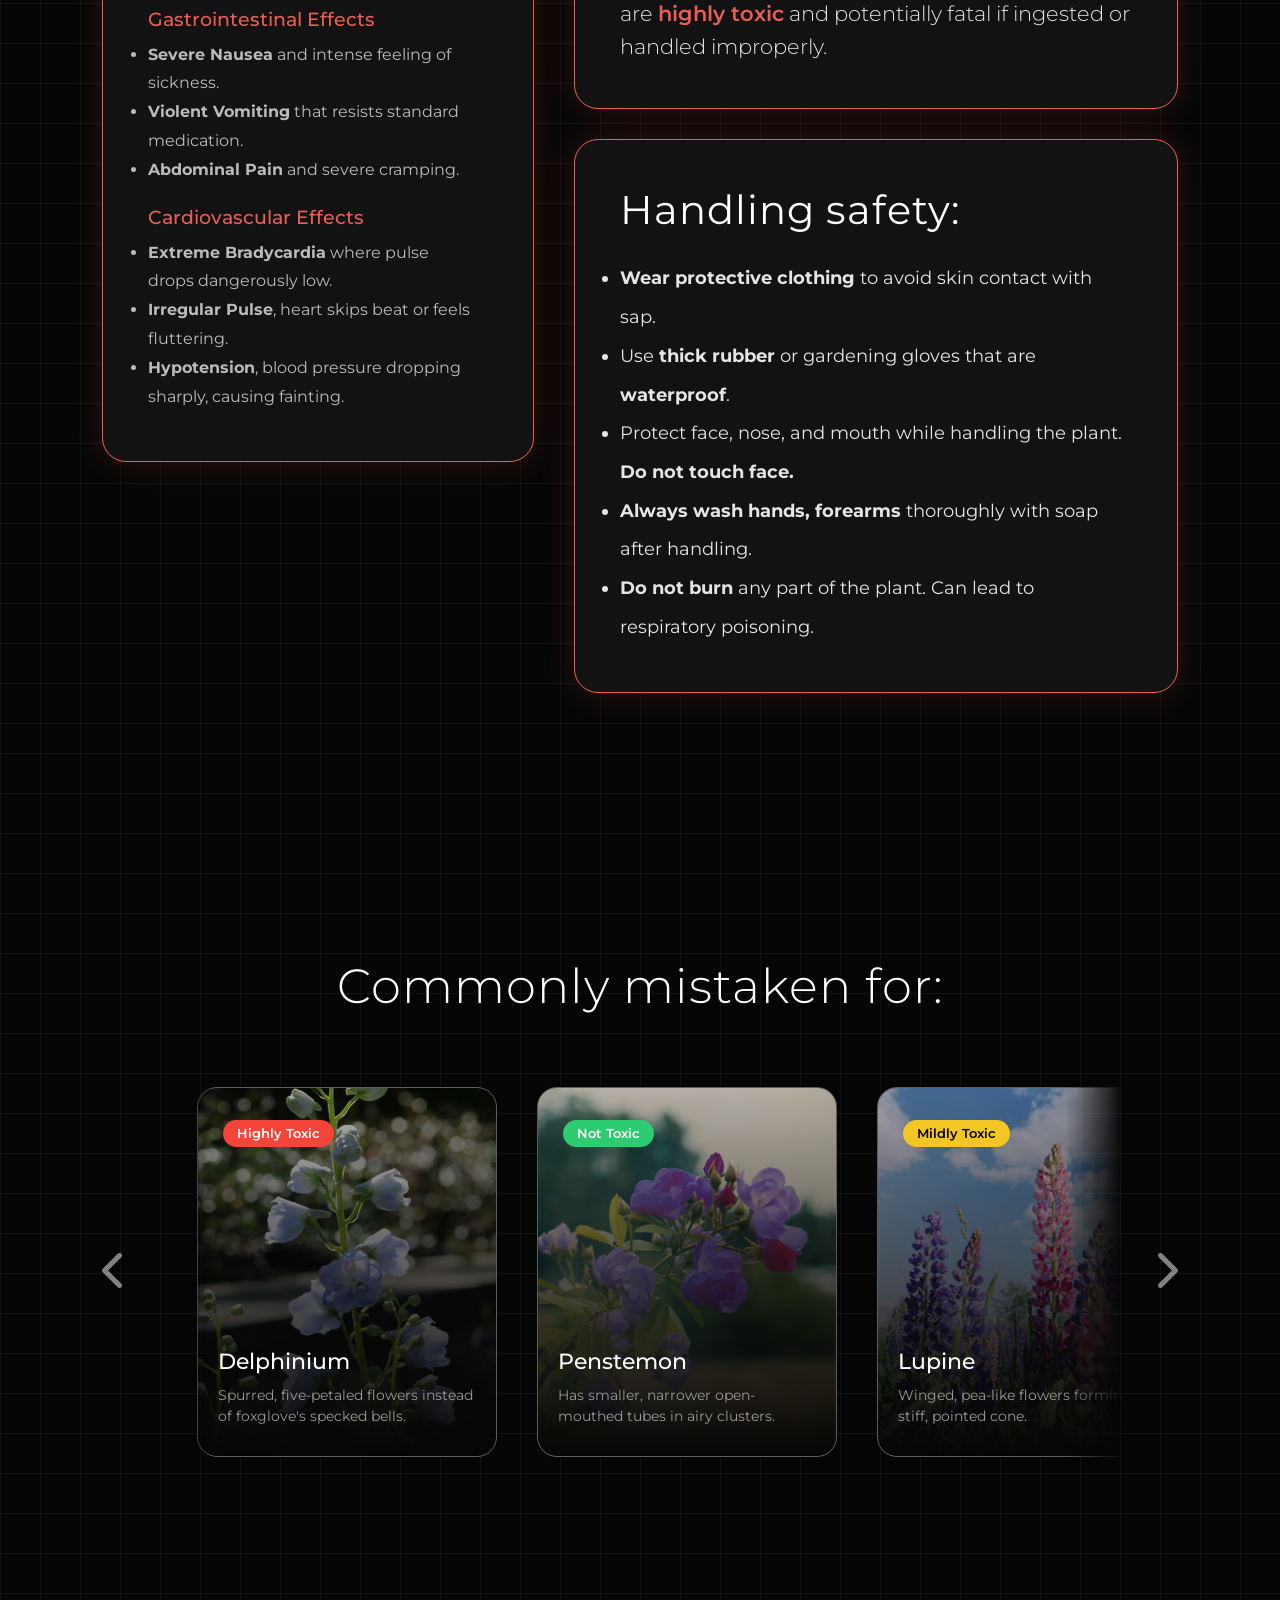
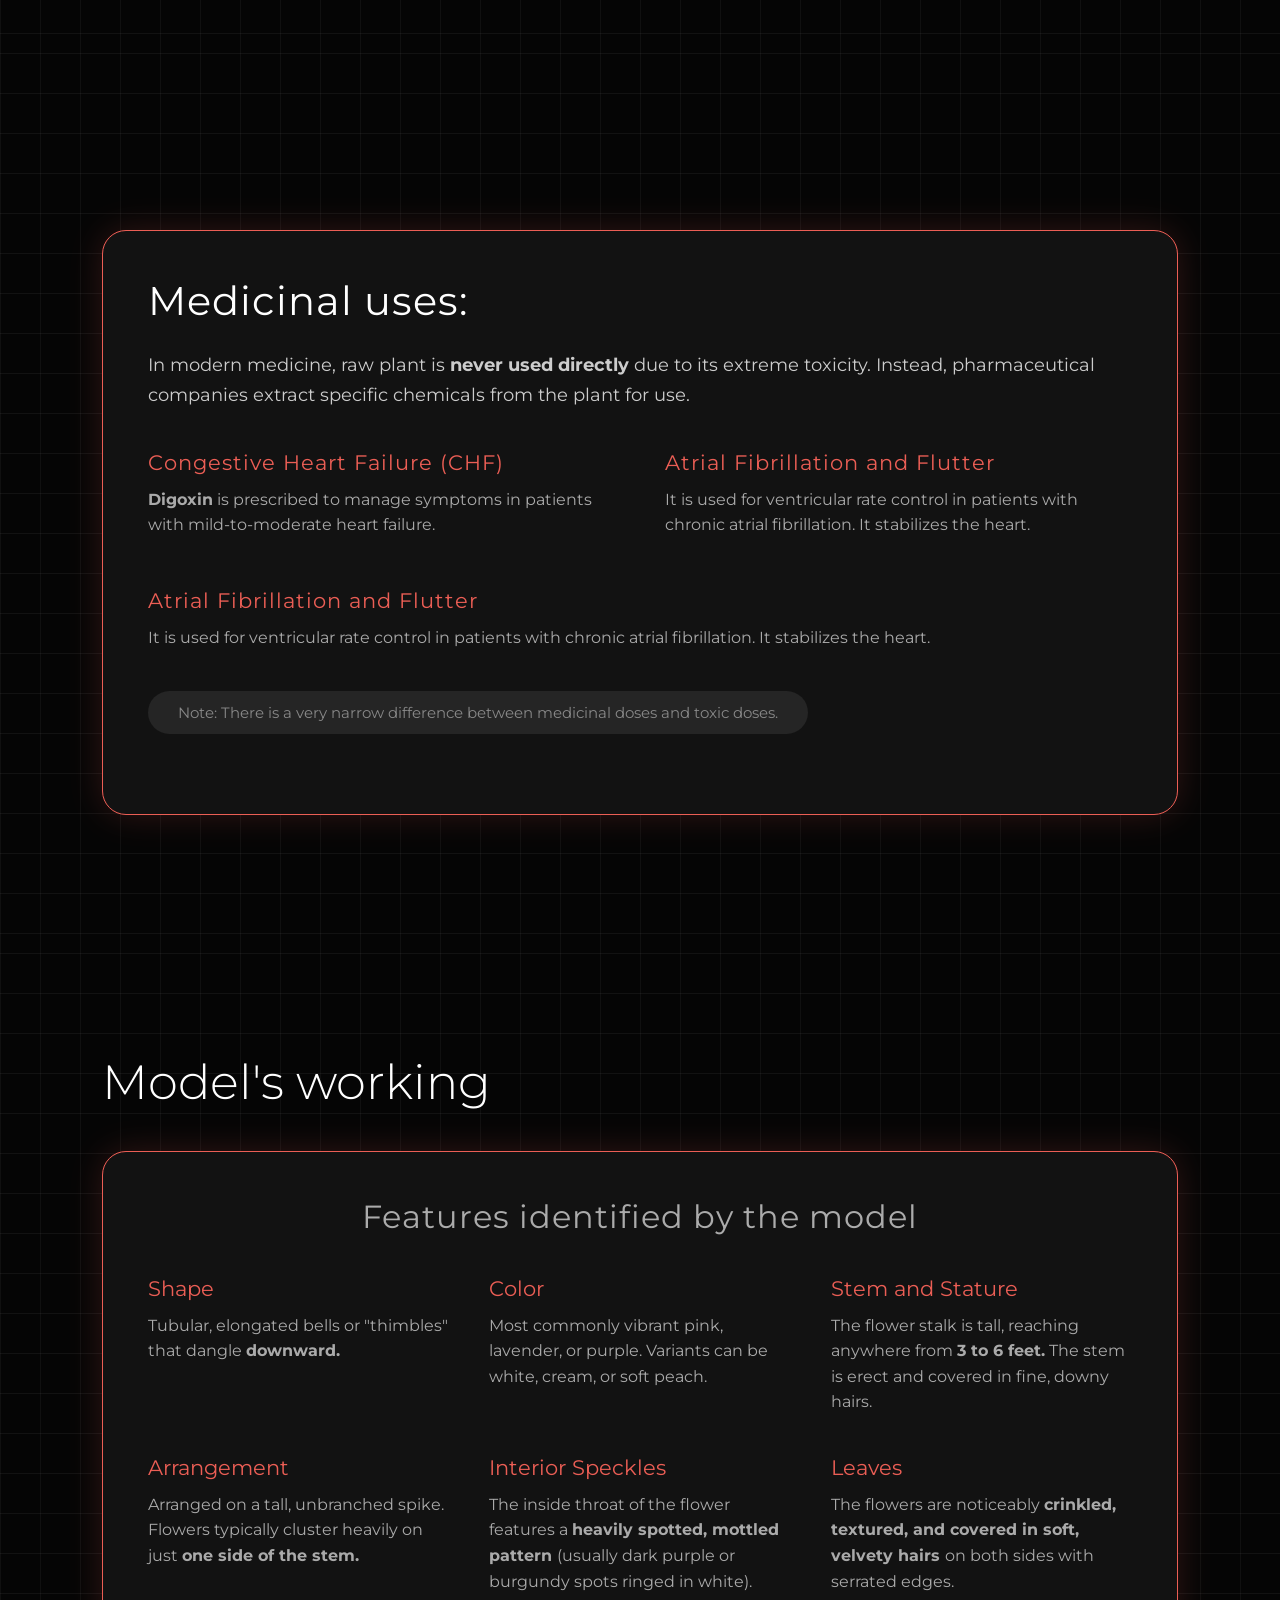
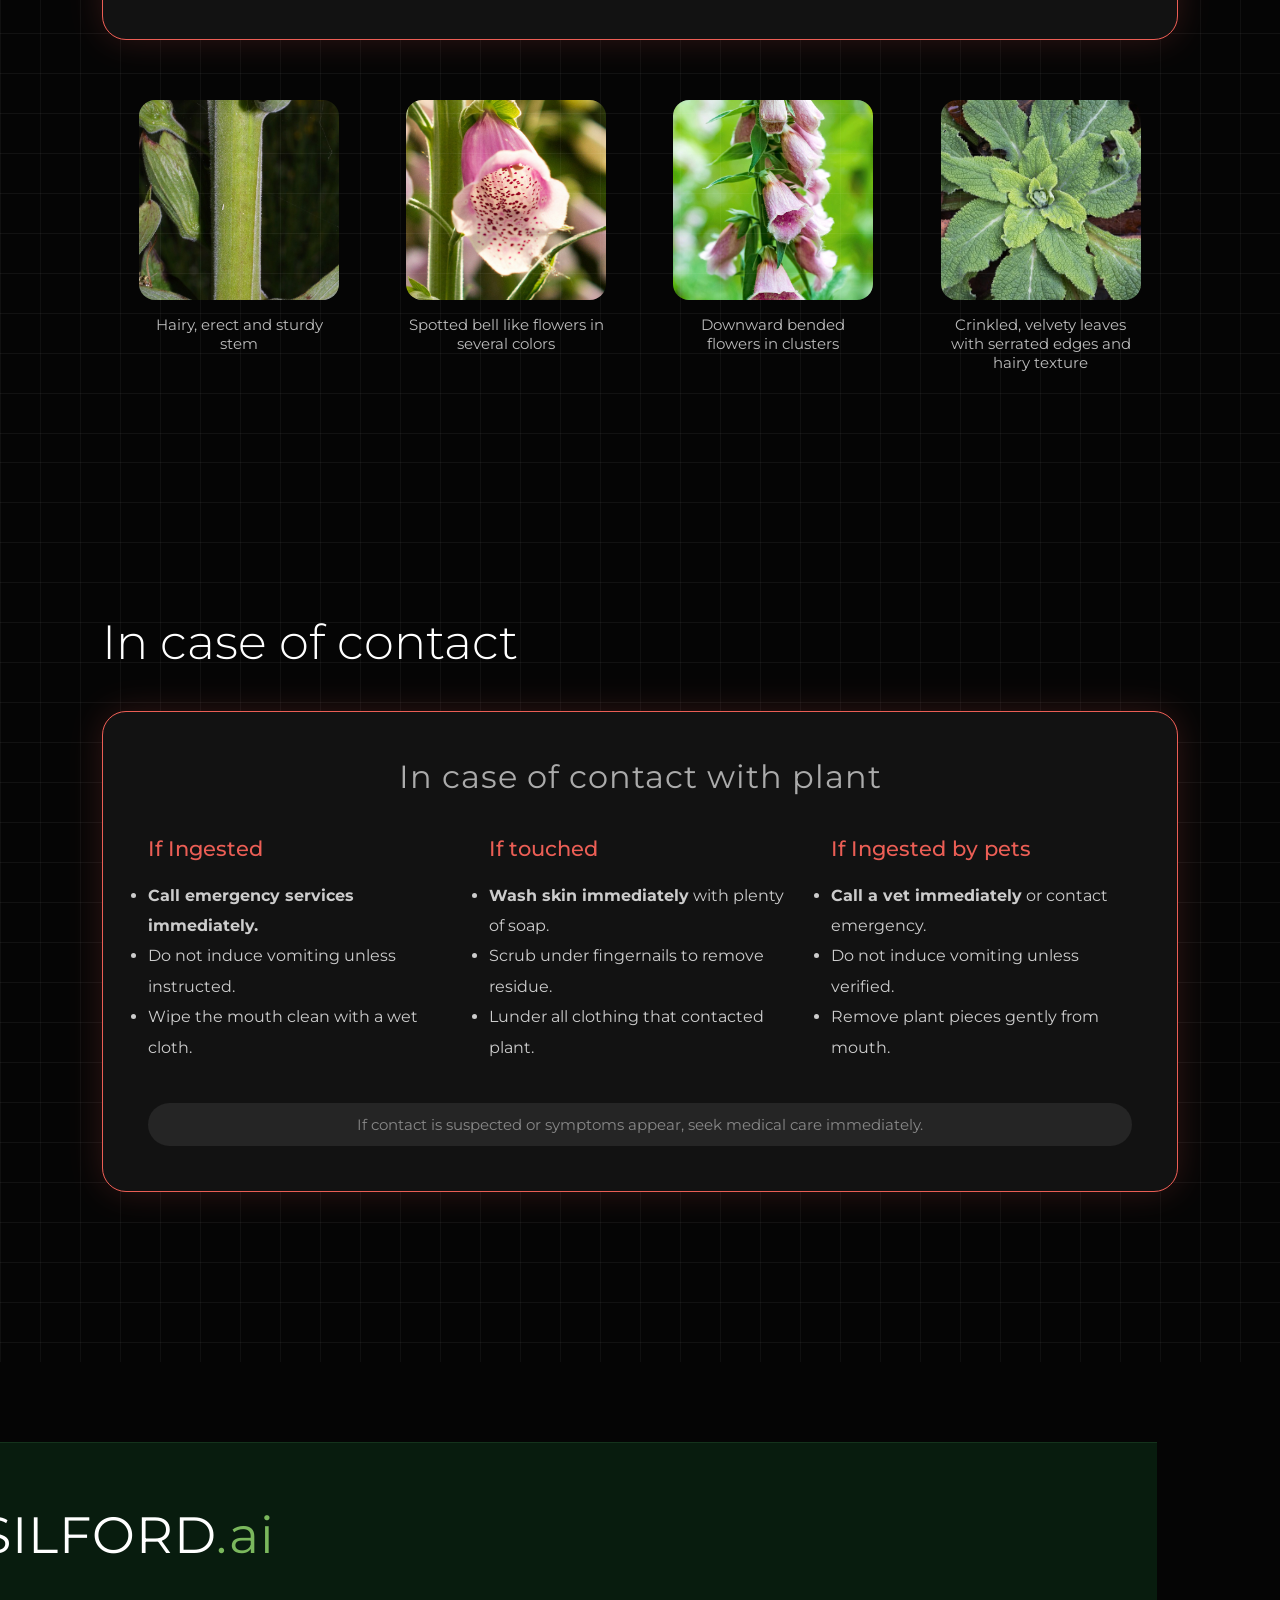
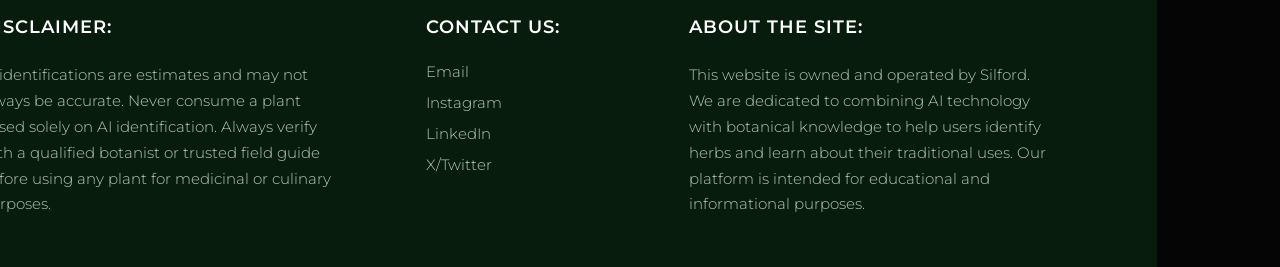
==== commit 5228f0a8: "Last 2 section done. Footer remains." ====
--- a/structure.html
+++ b/structure.html
@@ -365,35 +365,52 @@
                     <h3 class="analysis-subtitle">Features identified by the model</h3>
                     
                     <div class="features-text-grid">
-                        <div>
+                        <div class="feature-box">
                             <h4 class="feature-accent-heading">Shape</h4>
-                            <p>Tubular, elongated bells or "thimbles" that dangle downward.</p>
-                        </div>
-                        <div>
+                            <p>Tubular, elongated bells or "thimbles" that dangle <strong>downward.</strong></p>
+                        </div>
+                        <div class="feature-box">
                             <h4 class="feature-accent-heading">Color</h4>
-                            <p>Most commonly vibrant pink, lavender, or purple variants.</p>
-                        </div>
-                        <div>
+                            <p>Most commonly vibrant pink, lavender, or purple. Variants can be white, cream, or soft peach.</p>
+                        </div>
+                        <div class="feature-box">
                             <h4 class="feature-accent-heading">Stem and Stature</h4>
-                            <p>The flower stalk is tall, reaching anywhere from 3 to 6 feet.</p>
-                        </div>
-                    </div>
-
-                    <div class="feature-images-row">
-                        <div class="img-square-card">
-                            <div class="img-holder" style="background-image: url('https://images.unsplash.com/photo-1516211697506-8360bd7934b0?q=80&w=300');"></div>
-                            <p>Hairy, erect and sturdy stem</p>
-                        </div>
-                        <div class="img-square-card">
-                            <div class="img-holder" style="background-image: url('https://images.unsplash.com/photo-1508747703725-719777637510?q=80&w=300');"></div>
-                            <p>Spotted bell like flowers in several colors</p>
-                        </div>
-                        <div class="img-square-card">
-                            <div class="img-holder" style="background-image: url('https://images.unsplash.com/photo-1464822759023-fed622ff2c3b?q=80&w=300');"></div>
-                            <p>Downward bended flowers in clusters</p>
-                        </div>
-                    </div>
-                </div>
+                            <p>The flower stalk is tall, reaching anywhere from <strong>3 to 6 feet.</strong> The stem is erect and covered in fine, downy hairs.</p>
+                        </div>
+                        <div class="feature-box">
+                            <h4 class="feature-accent-heading">Arrangement</h4>
+                            <p>Arranged on a tall, unbranched spike. Flowers typically cluster heavily on just <strong>one side of the stem.</strong></p>
+                        </div>
+                        <div class="feature-box">
+                            <h4 class="feature-accent-heading">Interior Speckles</h4>
+                            <p>The inside throat of the flower features a <strong>heavily spotted, mottled pattern </strong>(usually dark purple or burgundy spots ringed in white).</p>
+                        </div>
+                        <div class="feature-box">
+                            <h4 class="feature-accent-heading">Leaves</h4>
+                            <p>The flowers are noticeably <strong>crinkled, textured, and covered in soft, velvety hairs </strong>on both sides with serrated edges.</p>
+                        </div>
+                    </div>
+                </div>
+
+                <div class="feature-images-row">
+                    <div class="img-square-card">
+                        <div class="img-holder" data-image="img-assets/foxglove-stem.jpg"></div>
+                        <p>Hairy, erect and sturdy stem</p>
+                    </div>
+                    <div class="img-square-card">
+                        <div class="img-holder" data-image="img-assets/foxglove-zoomFlower.jpg"></div>
+                        <p>Spotted bell like flowers in several colors</p>
+                    </div>
+                    <div class="img-square-card">
+                        <div class="img-holder" data-image="img-assets/foxglove-wiltedFlowers.jpg"></div>
+                        <p>Downward bended flowers in clusters</p>
+                    </div>
+                    <div class="img-square-card">
+                        <div class="img-holder" data-image="img-assets/foxglove-leaves.jpg"></div>
+                        <p>Crinkled, velvety leaves with serrated edges and hairy texture</p>
+                    </div>
+                </div>
+                
             </section>
 
             <section class="panel emergency-panel" id="emergency-panel">
--- a/designs.css
+++ b/designs.css
@@ -1054,26 +1054,34 @@
 
 .analysis-card-box, .emergency-card-box {
     width: 100%;
+    min-height: 40vh;
+    margin-bottom: 50px;
+    margin-bottom: 60px;
 }
 
 .analysis-subtitle, .center-box-sub-title {
-    font-size: 1.5rem !important;
+    font-size: 2rem !important;
     text-align: center;
-    color: #888;
-    margin-bottom: 45px !important;
+    color: #ababab;
+    margin-bottom: 40px !important;
 }
 
 .features-text-grid {
-    display: grid;
-    grid-template-columns: repeat(3, 1fr);
+    display: flex;
+    flex-wrap: wrap;
     gap: 40px;
-    margin-bottom: 50px;
 }
 
 .feature-accent-heading {
     color: var(--theme-text) !important;
     font-size: 1.3rem !important;
     margin-bottom: 12px !important;
+    font-weight: 400;
+}
+
+.feature-box{
+    flex: 1;
+    min-width: 300px;
 }
 
 .features-text-grid p {
@@ -1082,13 +1090,18 @@
 }
 
 .feature-images-row {
-    display: grid;
-    grid-template-columns: repeat(3, 1fr);
+    display: flex;
+    justify-content:space-evenly;
     gap: 30px;
+    margin-bottom: 30px;
+}
+
+.img-square-card{
+    width: 200px;
 }
 
 .img-square-card .img-holder {
-    width: 100%;
+    width: 200px;
     height: 200px;
     border-radius: 16px;
     background-size: cover;
@@ -1104,9 +1117,14 @@
 
 /* Emergency Grid configurations layout rules */
 .emergency-three-col-layout {
-    display: grid;
-    grid-template-columns: repeat(3, 1fr);
+    display: flex;
+    flex-wrap: wrap;
     gap: 40px;
+}
+
+.emergency-col{
+    flex: 1;
+    min-width: 300px;
 }
 
 .emergency-col h4 {
@@ -1117,8 +1135,8 @@
 }
 
 .emergency-col ul {
-    list-style-position: inside;
-    line-height: 1.8;
+    list-style-position: outside;
+    line-height: 1.9;
     color: #ccc;
 }
 
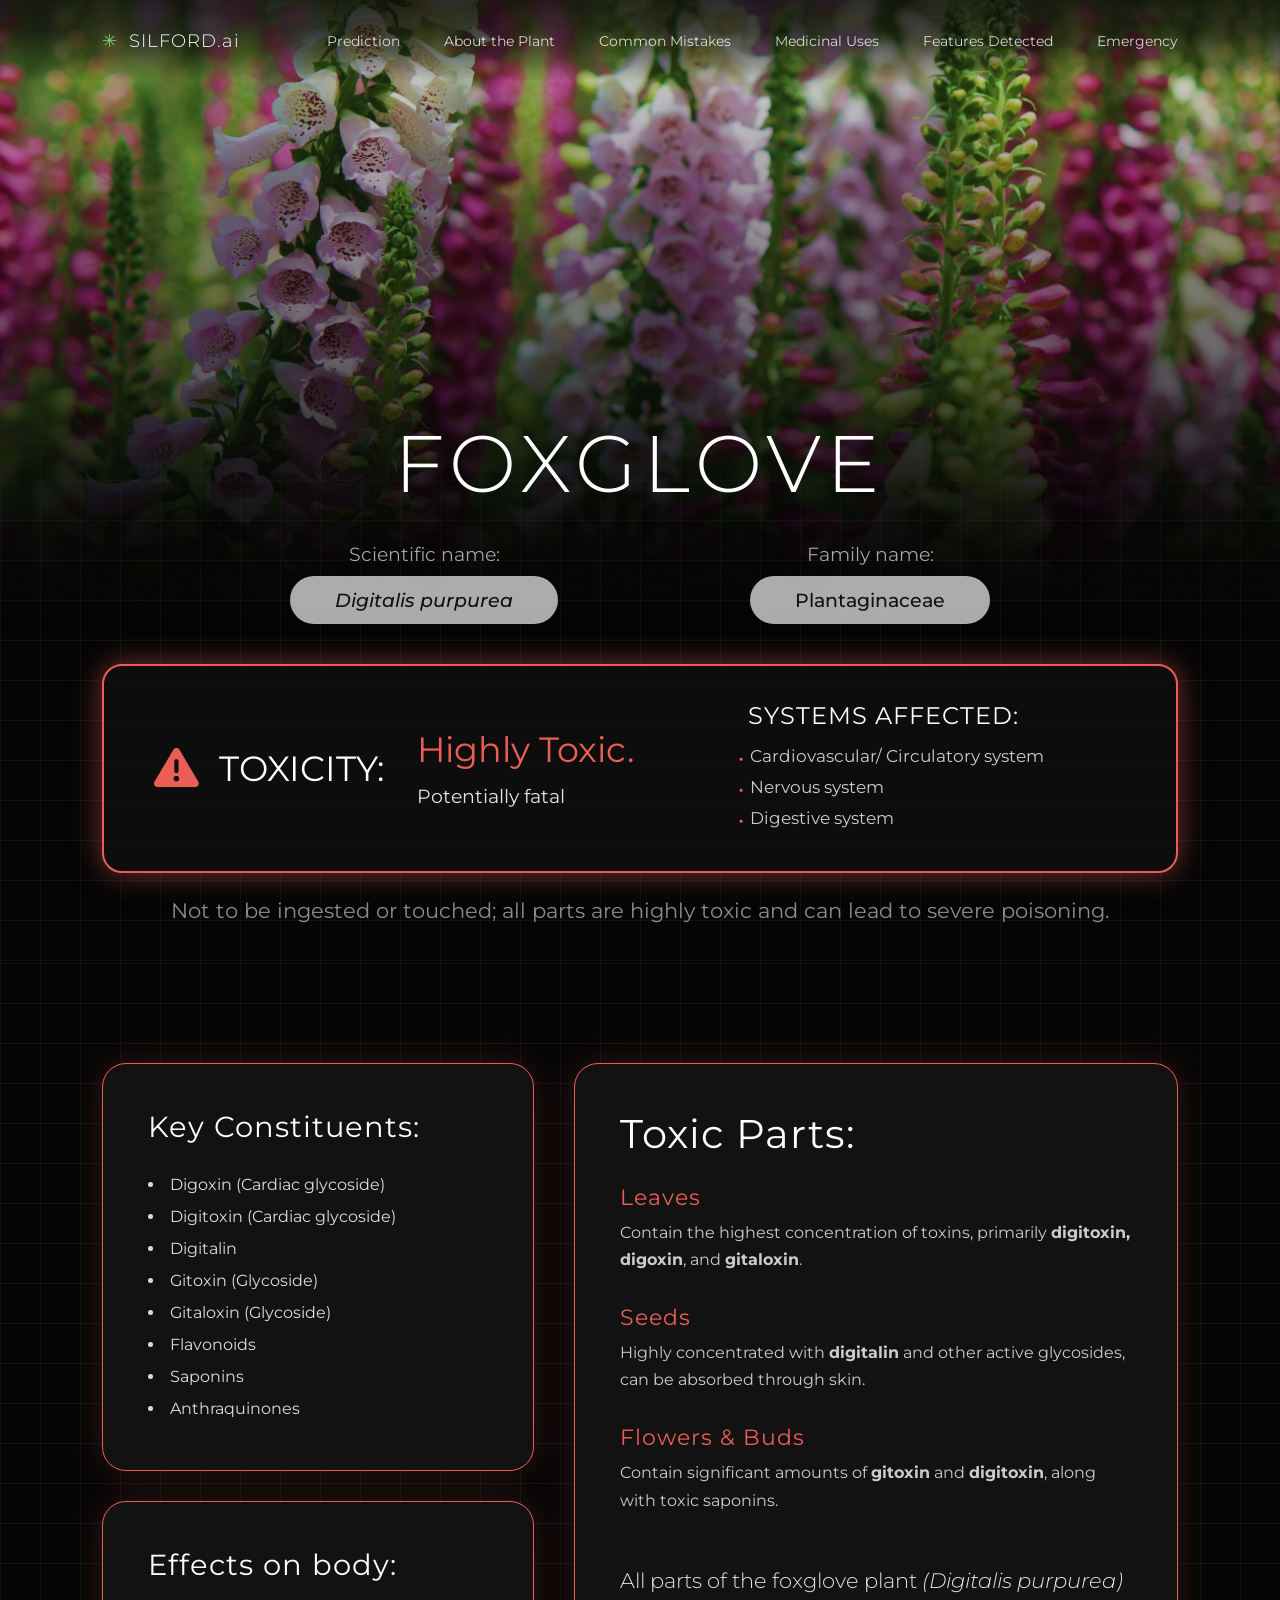
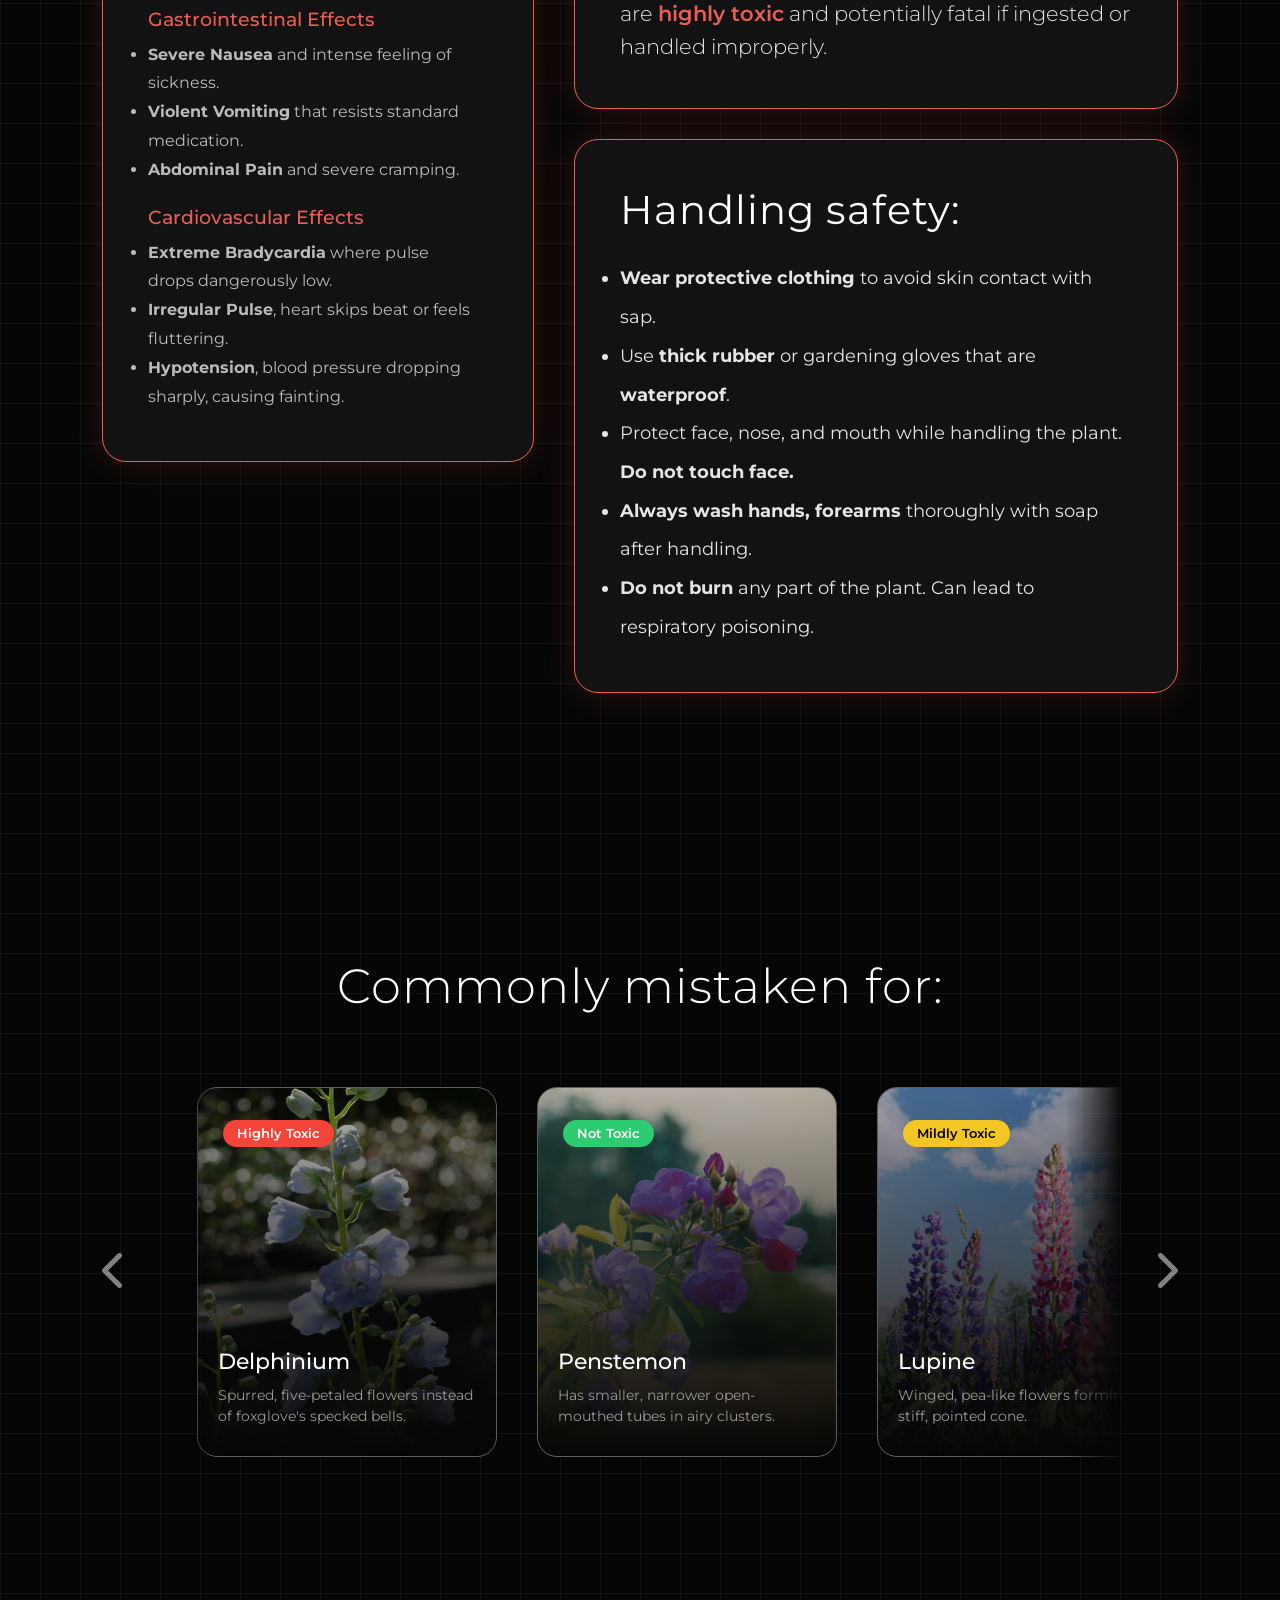
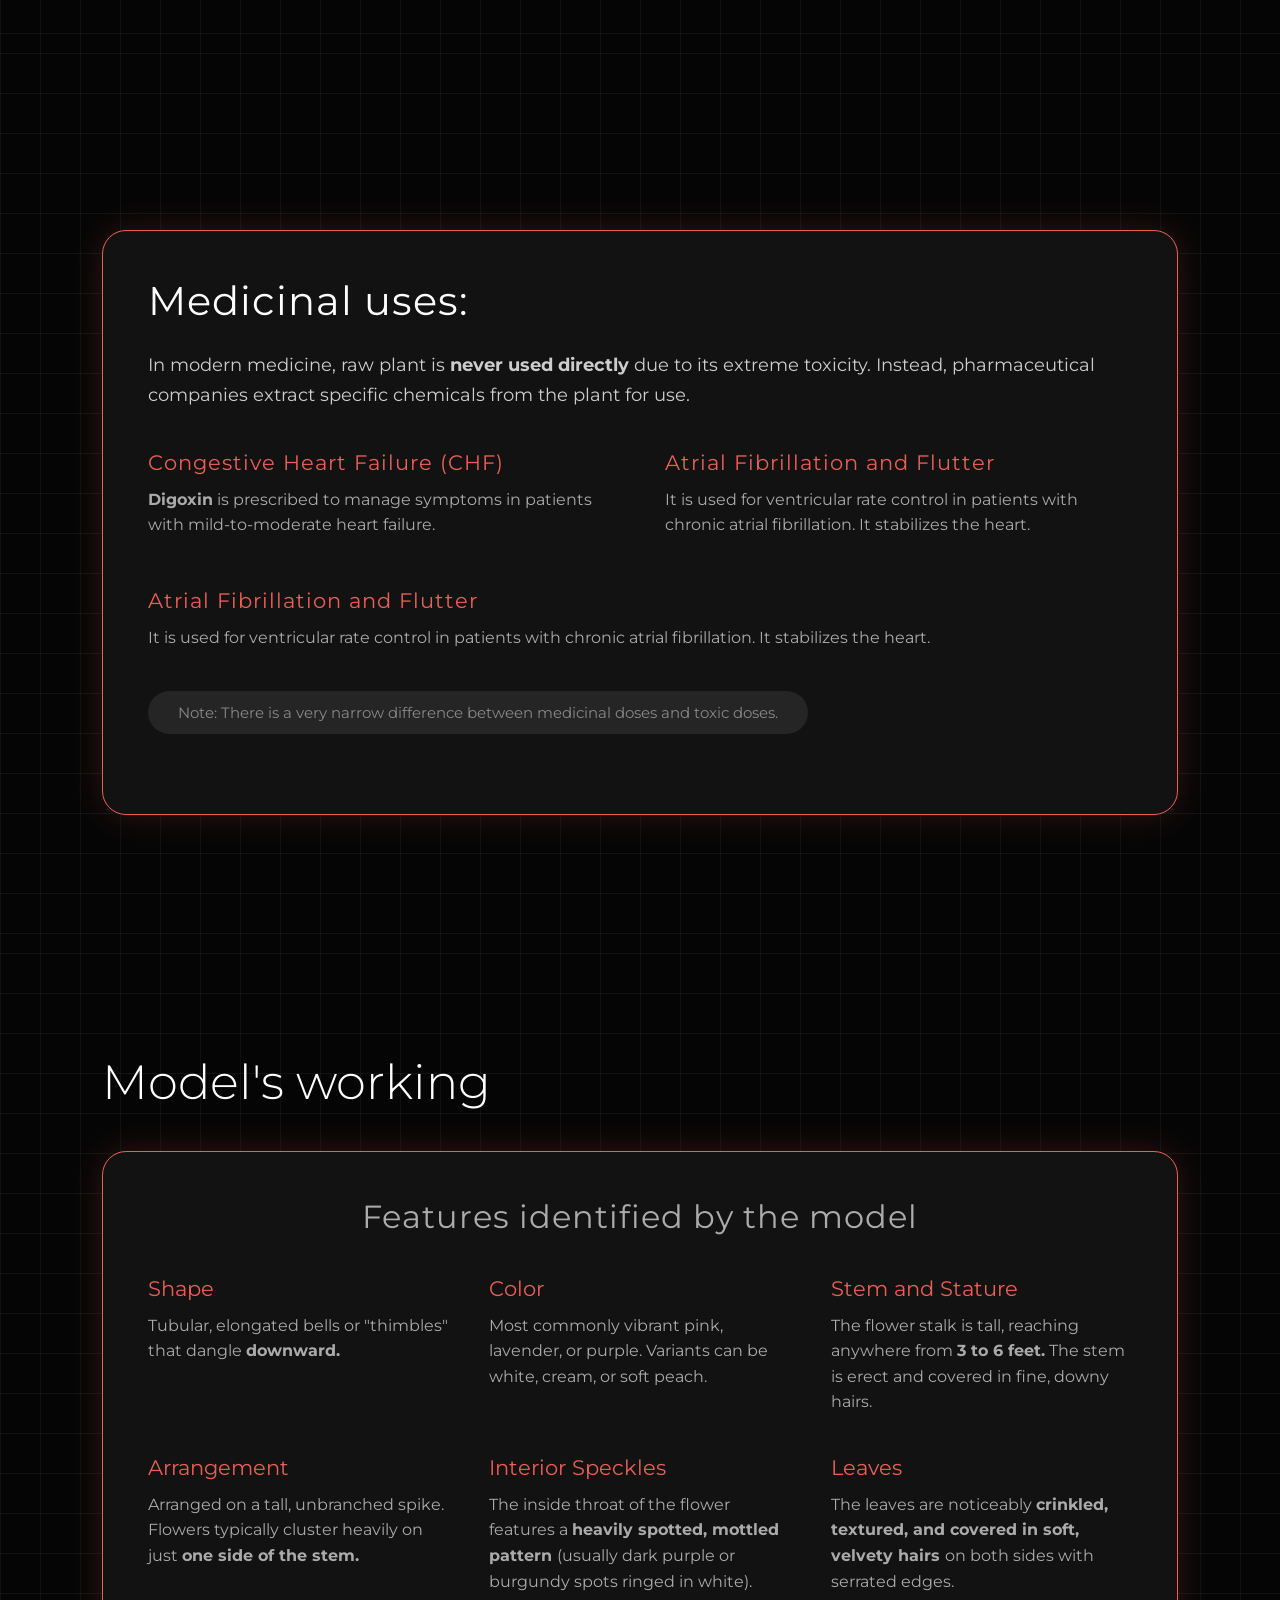
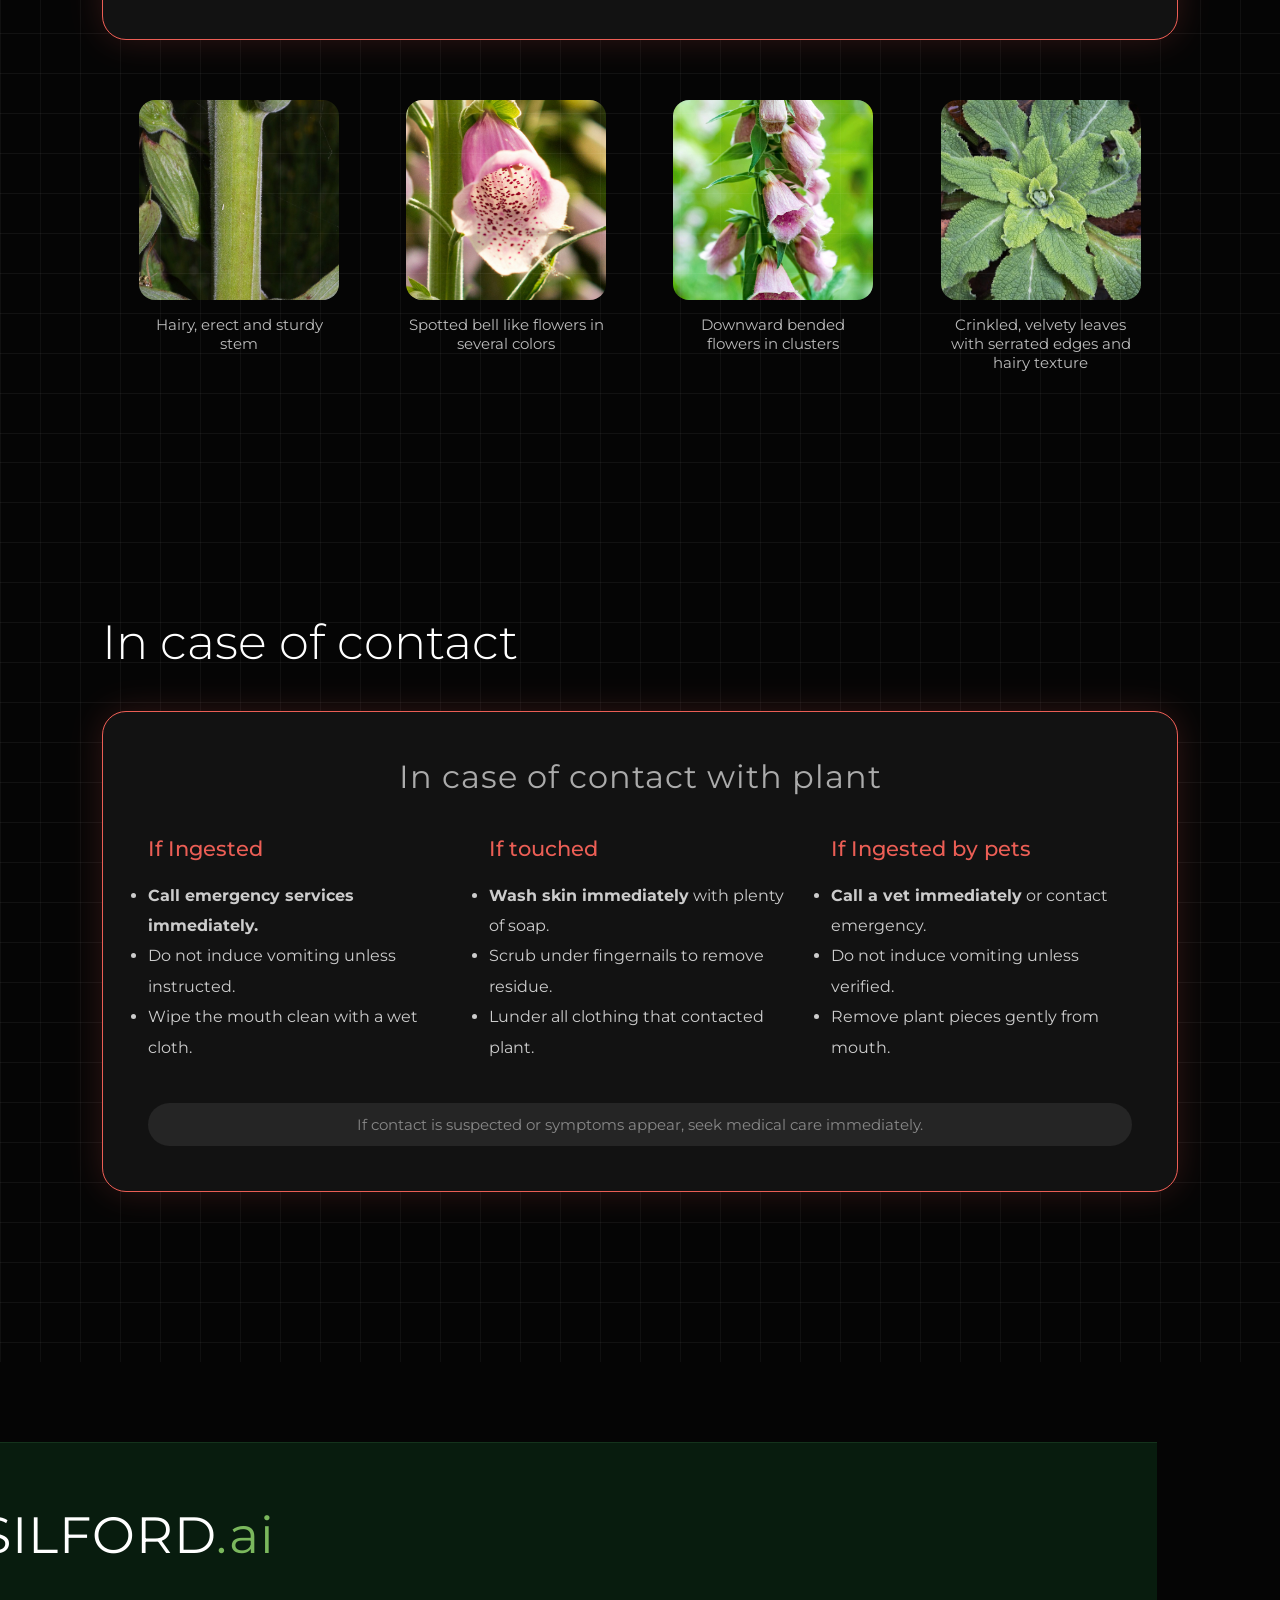
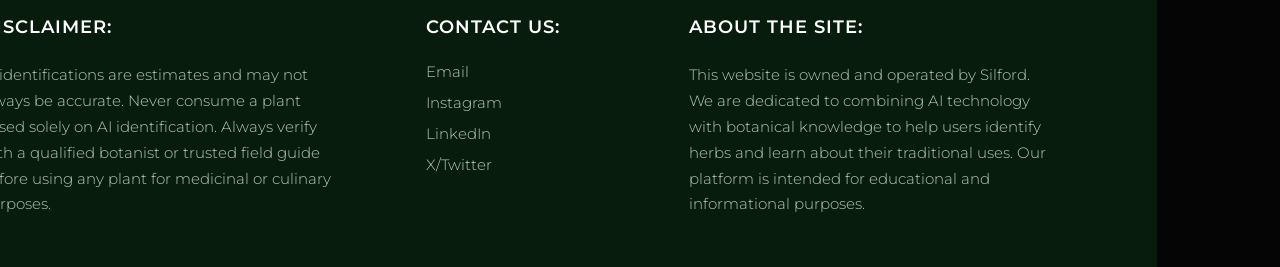
==== commit 41c9ed96: "Minor edit" ====
--- a/structure.html
+++ b/structure.html
@@ -387,7 +387,7 @@
                         </div>
                         <div class="feature-box">
                             <h4 class="feature-accent-heading">Leaves</h4>
-                            <p>The flowers are noticeably <strong>crinkled, textured, and covered in soft, velvety hairs </strong>on both sides with serrated edges.</p>
+                            <p>The leaves are noticeably <strong>crinkled, textured, and covered in soft, velvety hairs </strong>on both sides with serrated edges.</p>
                         </div>
                     </div>
                 </div>
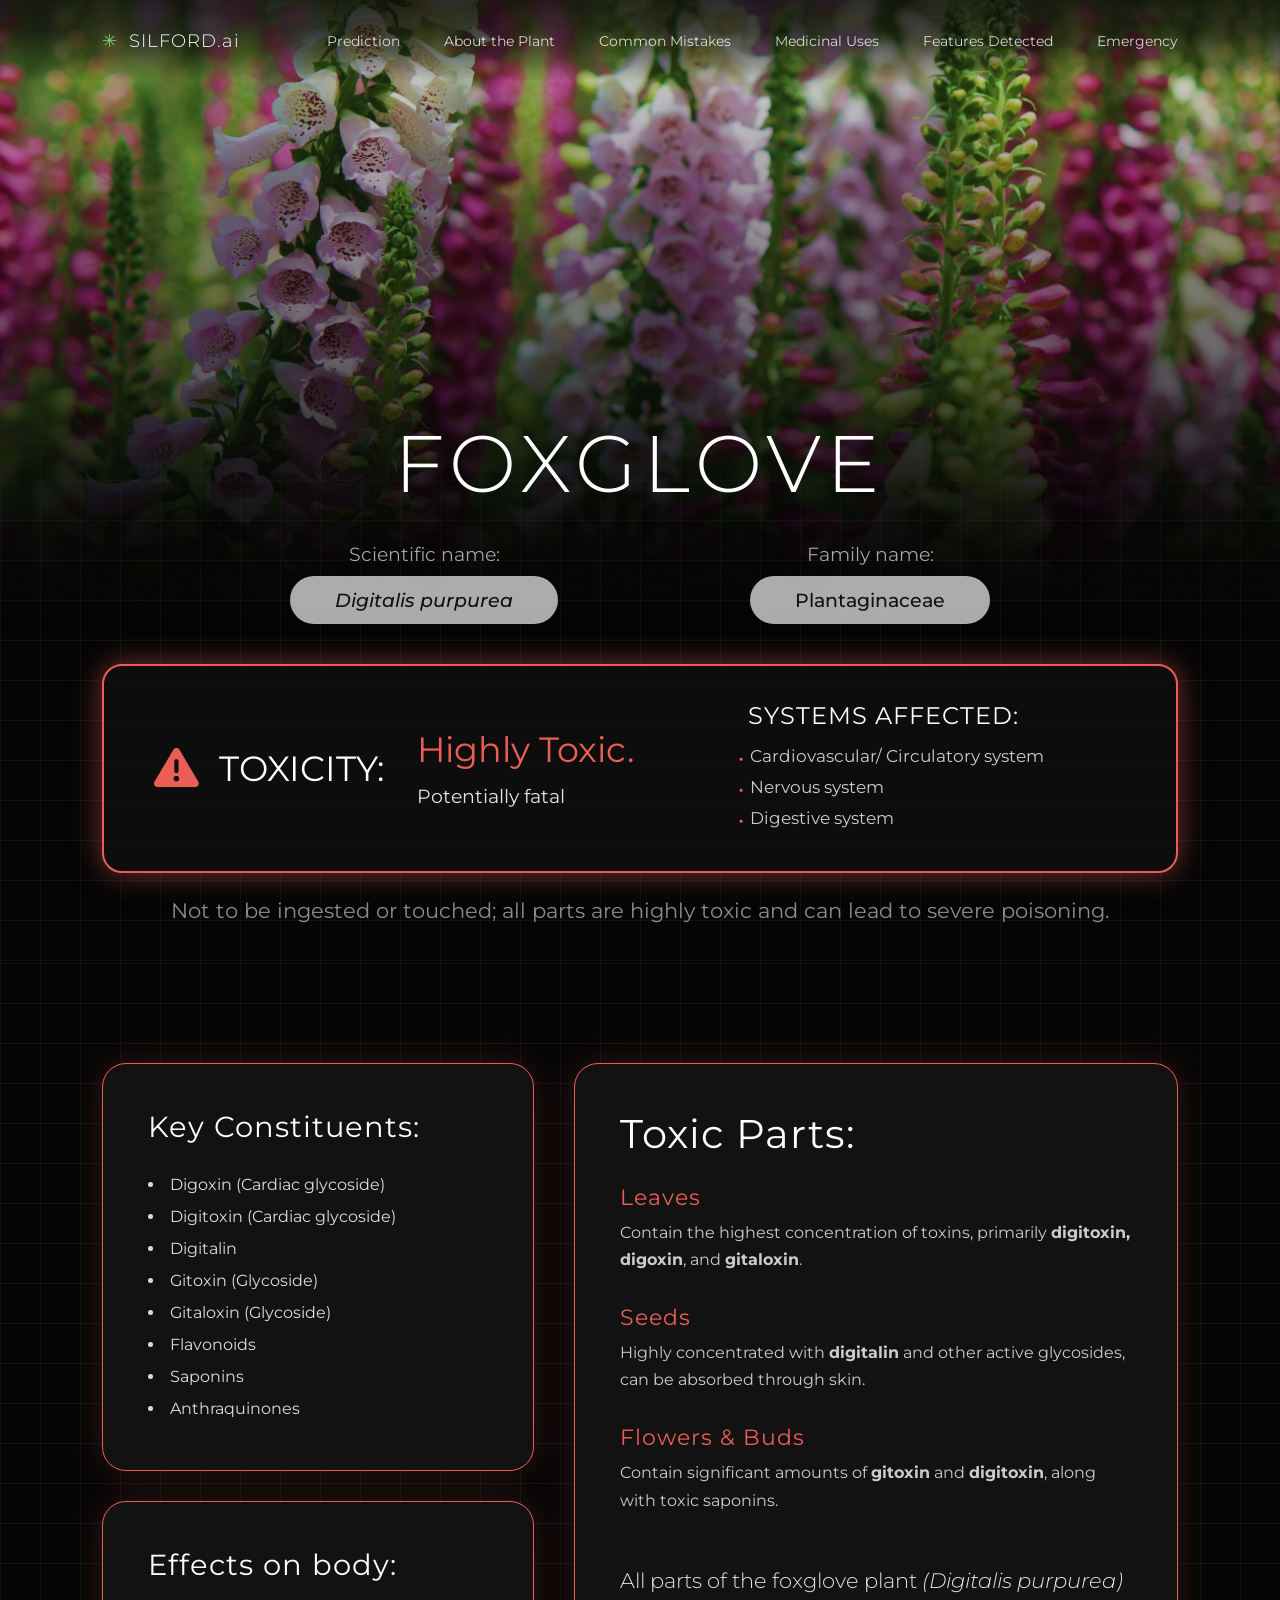
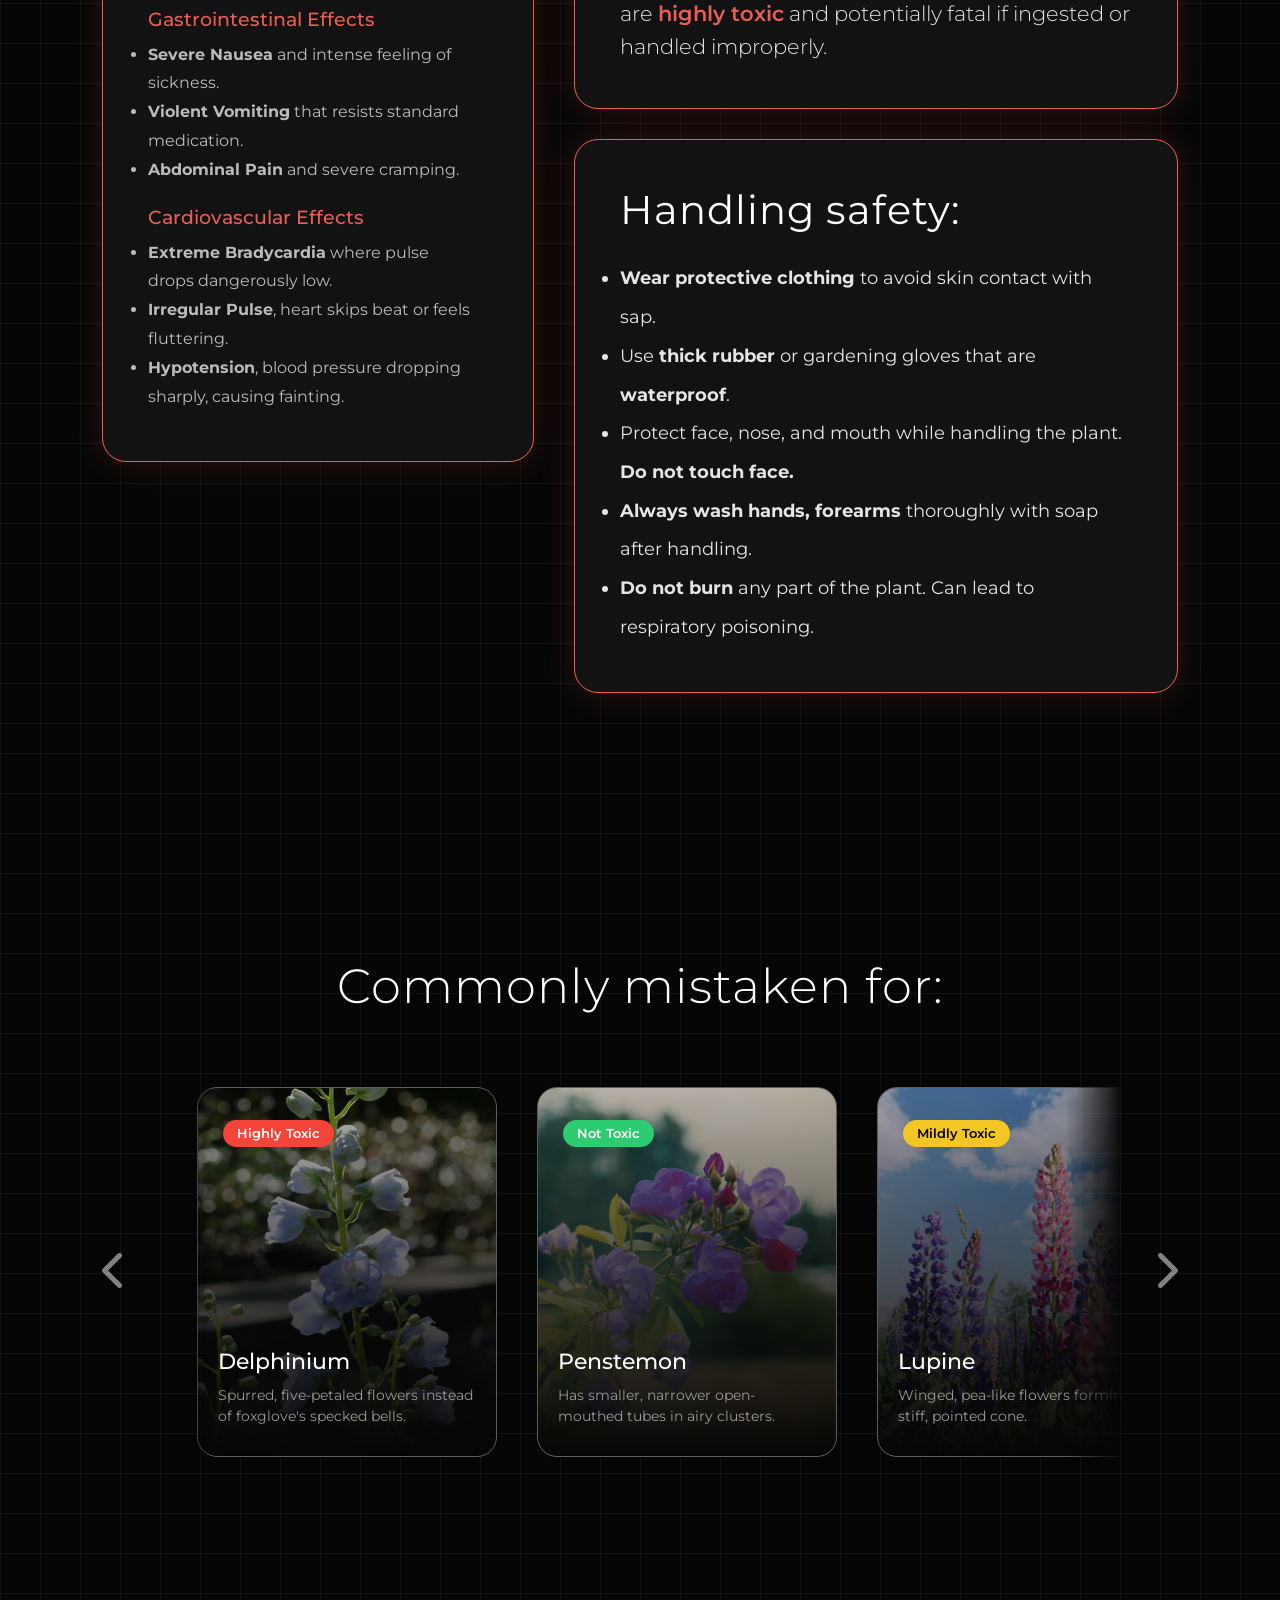
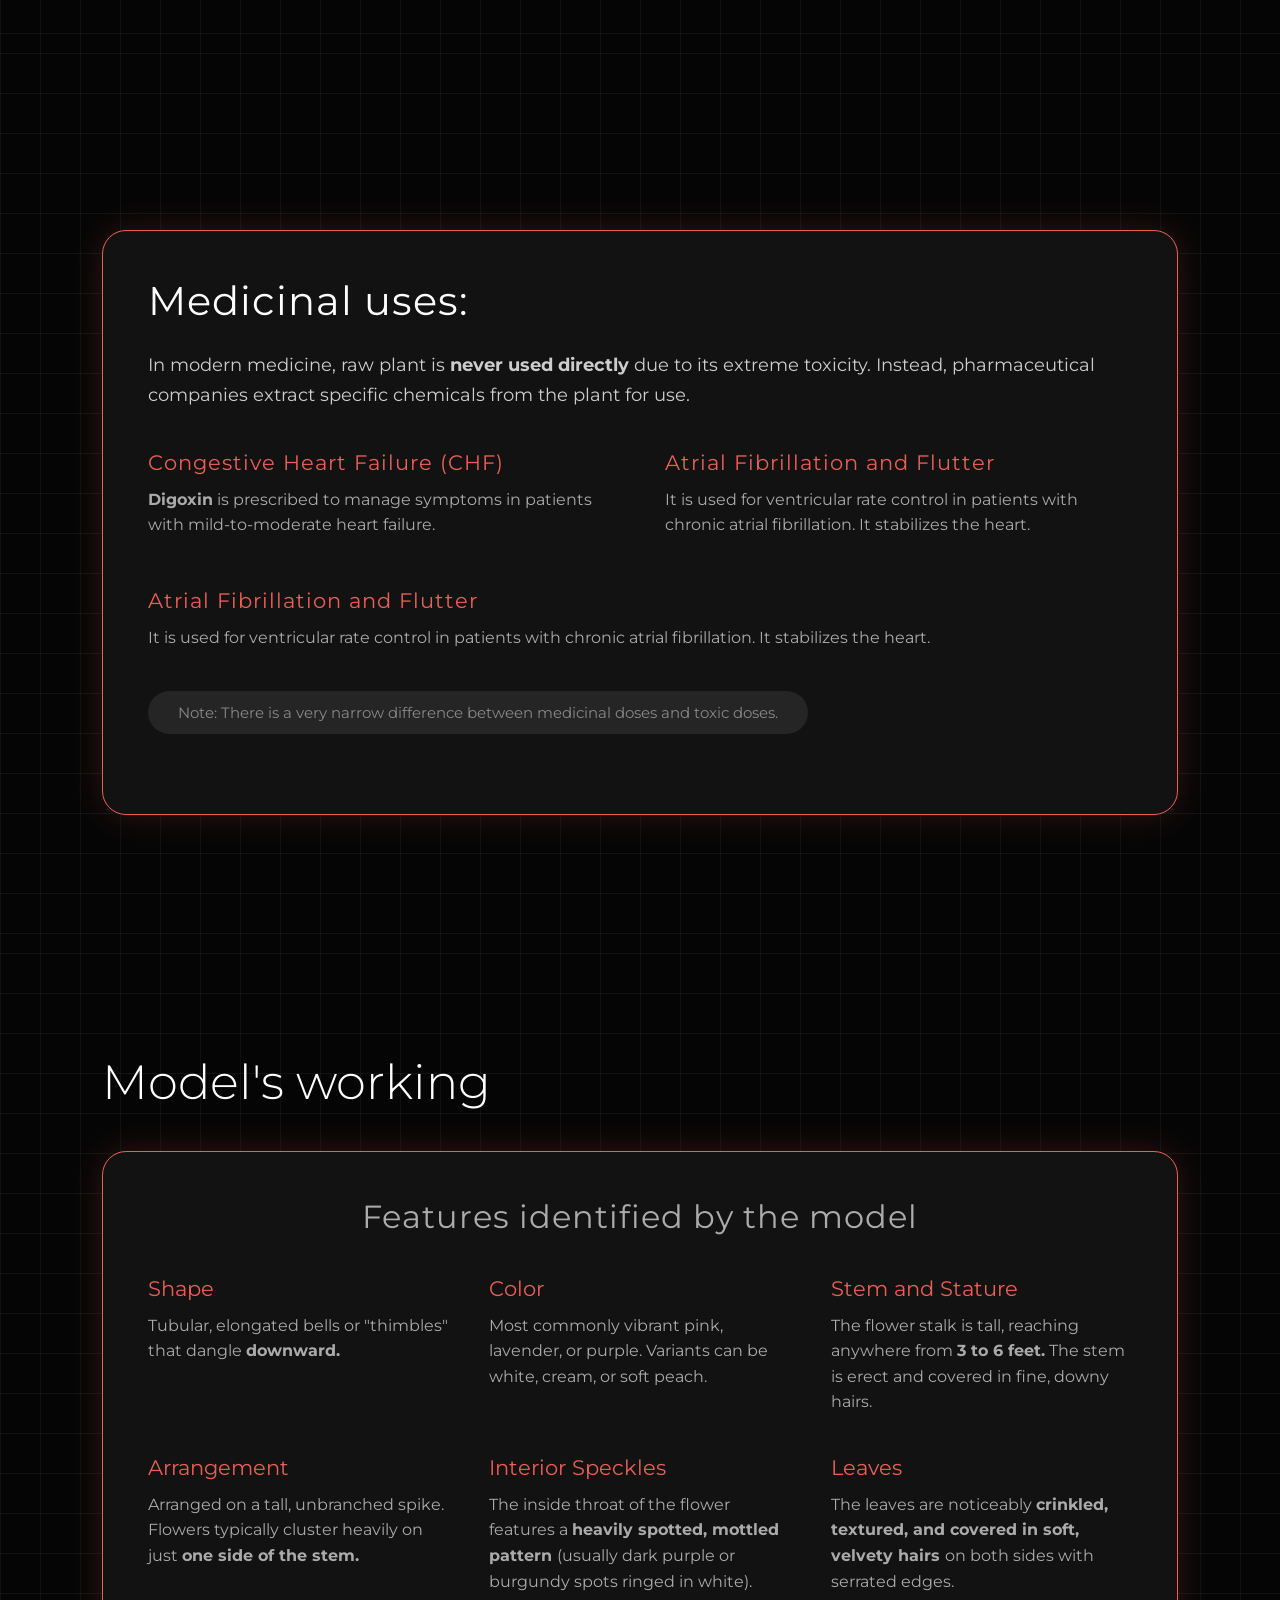
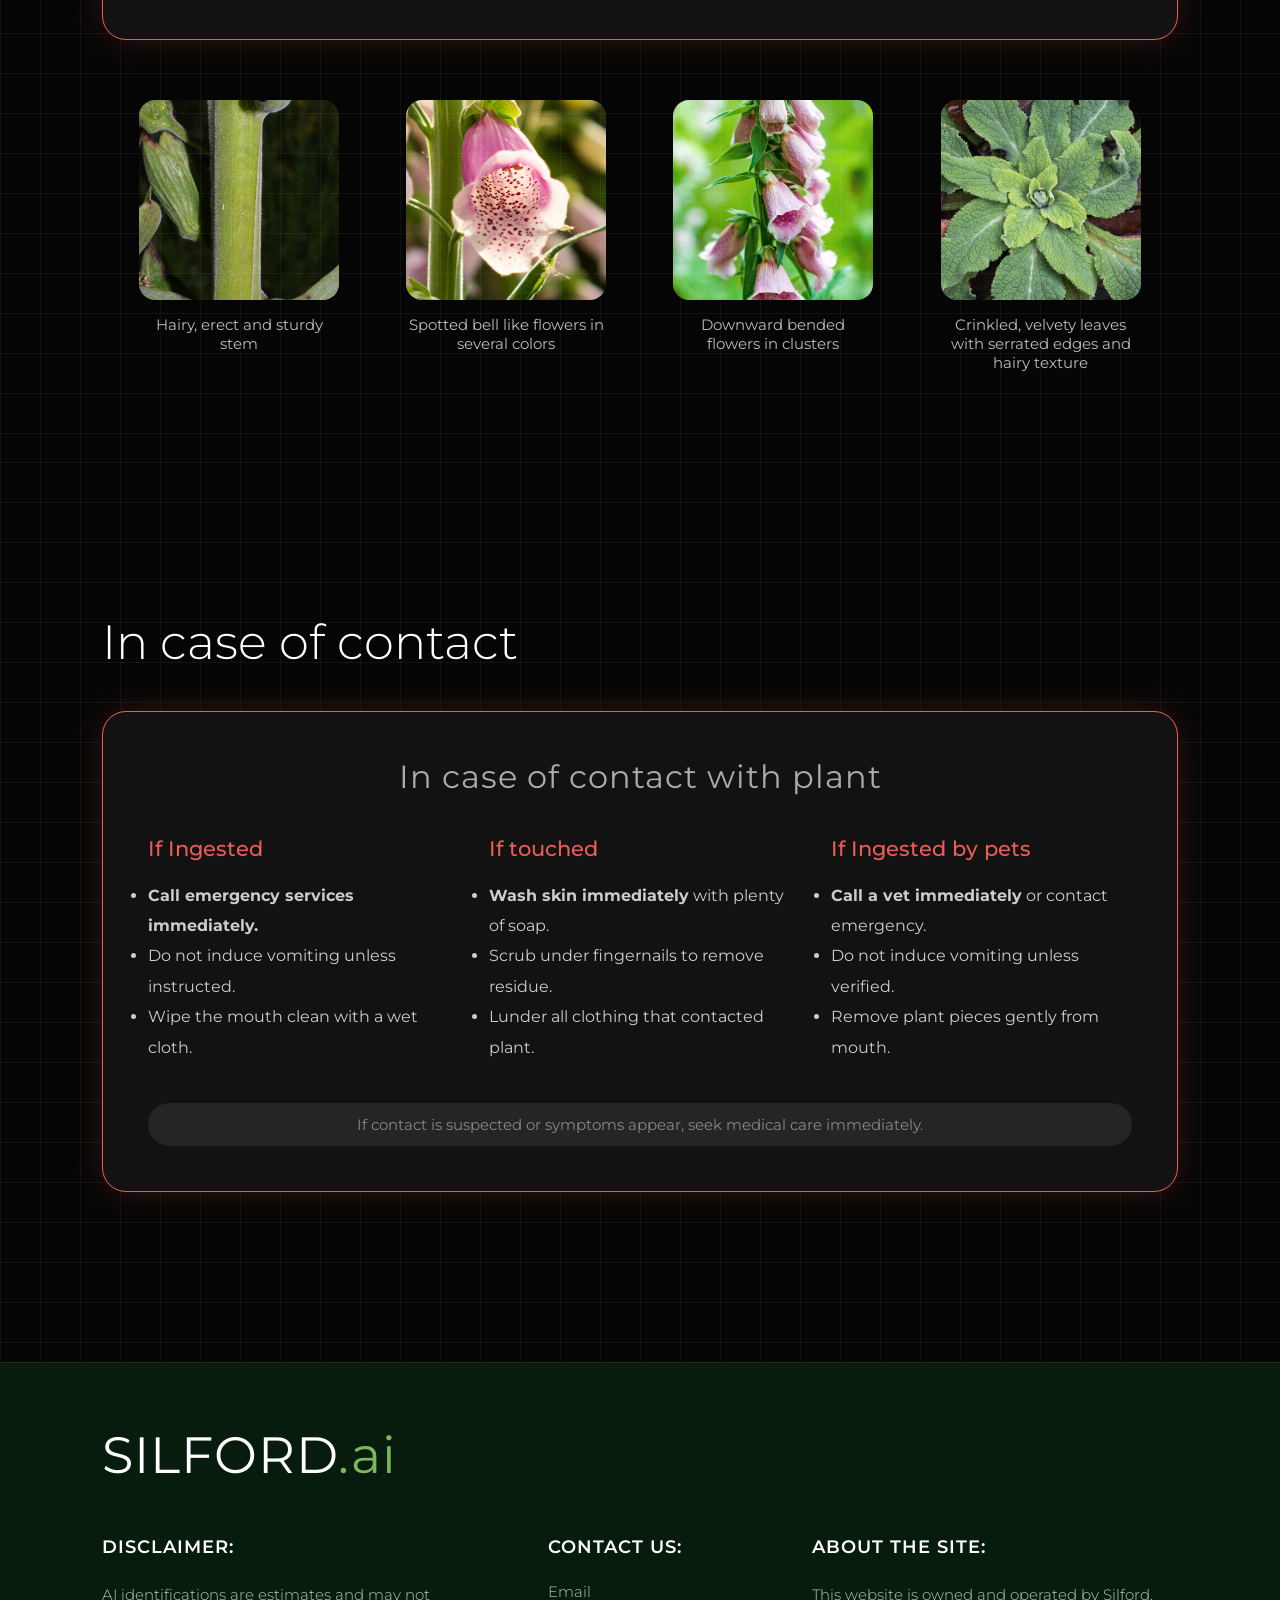
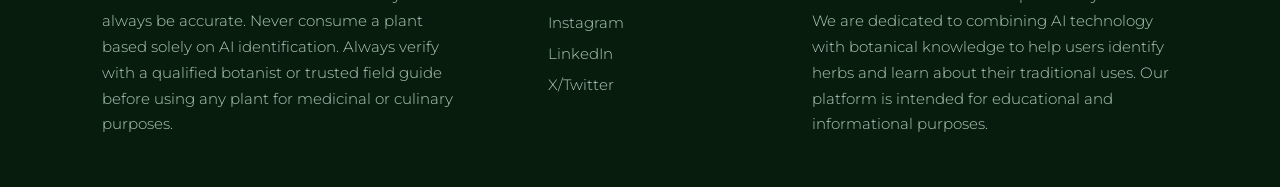
==== commit 099fe36d: "Some display errors in landing page and prediction page footer corrected." ====
--- a/structure.html
+++ b/structure.html
@@ -155,7 +155,7 @@
             </section>
         </div>
 
-        <div id="prediction-view" class="tox-high">
+        <div id="prediction-view" class="tox-high" >
             <header class="global-header">
                 <div class="logo">
                     <span class="asterisk">✳</span> SILFORD.ai
@@ -451,8 +451,8 @@
                     </div>
                 </div>
             </section>
-
-            <footer class="main-footer">
+            
+            <footer class="main-footer2">
                 <div class="footer-brand">
                     <h2 class="footer-logo">SILFORD<span>.ai</span></h2>
                 </div>
--- a/designs.css
+++ b/designs.css
@@ -470,10 +470,21 @@
 /* Green Blocks base Container wrapper */
 .main-footer {
     background-color: #081c0e;
+    border-top: 1px solid #14331c;
     width: 100vw;
-    margin-left: -9.6%; /* Offsets padding constraints to span full edge-to-edge width */
+    margin-left: -9.6%;
     padding: 60px 8% 50px 8%;
+    scroll-snap-align: end;
+}
+
+.main-footer2{
+    background-color: #081c0e;
+    width: 100%;
+    margin-left: 0;
+    padding: 60px 8% 50px;
     border-top: 1px solid #14331c;
+    box-sizing: border-box;
+    scroll-snap-align: end;
 }
 
 .footer-logo {
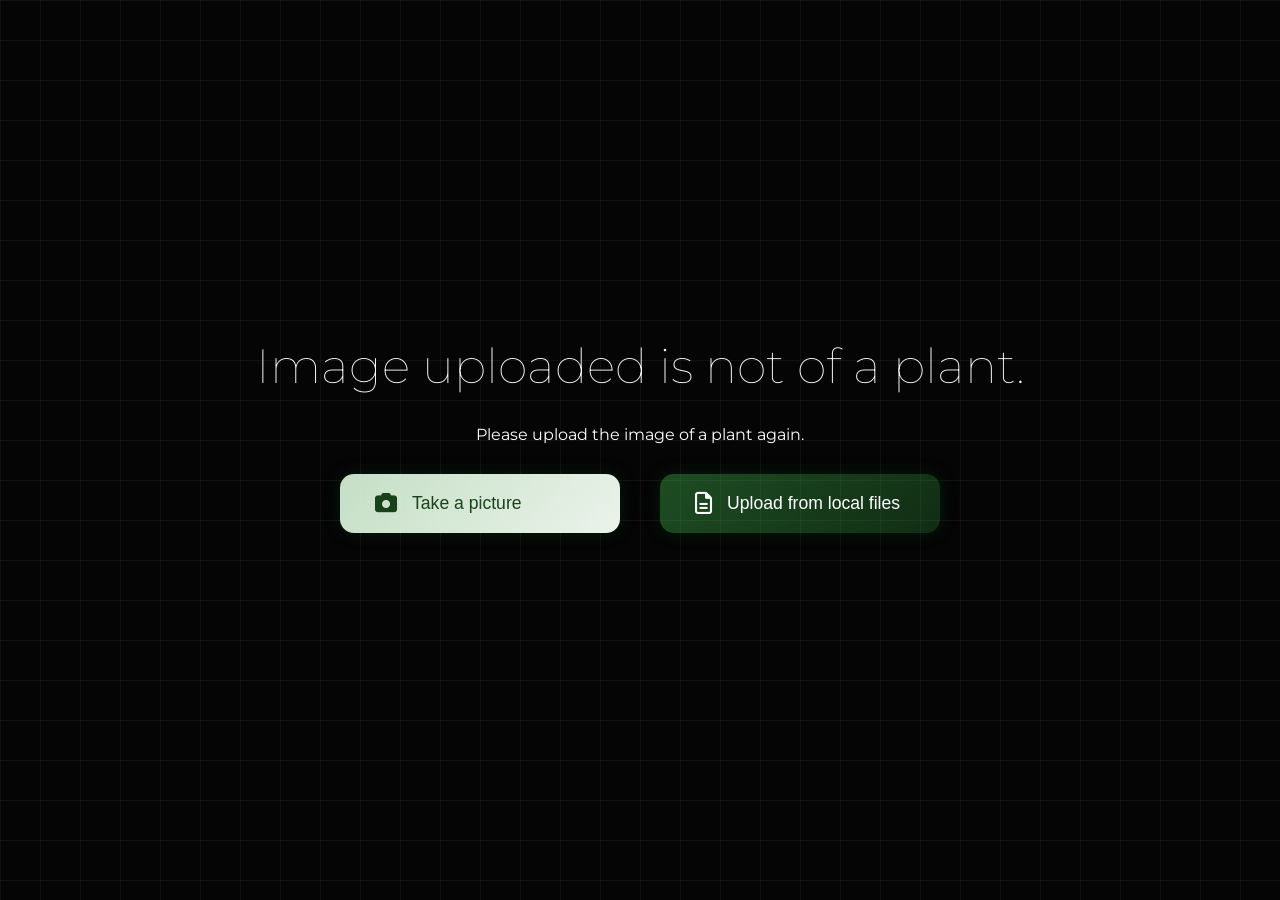
==== commit 39b3006b: "Added a section for Images that are not of a plant." ====
--- a/structure.html
+++ b/structure.html
@@ -155,7 +155,7 @@
             </section>
         </div>
 
-        <div id="prediction-view" class="tox-high" >
+        <div id="prediction-view" class="tox-high" style="display: none;" >
             <header class="global-header">
                 <div class="logo">
                     <span class="asterisk">✳</span> SILFORD.ai
@@ -481,7 +481,21 @@
             </footer>
 
         </div>
-
+        <div class="not-a-plant">
+            <div class="not-a-plant-box">
+                <h1 class="not-plant-title">Image uploaded is not of a plant.</h1>
+                <p>Please upload the image of a plant again.</p>
+
+                <div class="cta-container central">
+                    <button class="btn btn-light-green">
+                        <i class="fa-solid fa-camera"></i> Take a picture
+                    </button>
+                    <button class="btn btn-dark-green">
+                        <i class="fa-regular fa-file-lines"></i> Upload from local files
+                    </button>
+                </div>
+            </div>
+        </div>
 
 
 
--- a/designs.css
+++ b/designs.css
@@ -1156,3 +1156,42 @@
     margin-top: 80px;
 }
 
+
+/* ==========================================================================
+   14. Not a plant section display
+   ========================================================================== */
+
+.not-a-plant::before{
+    content: "";
+    position: absolute;
+    inset: 0;
+    pointer-events: none;
+
+    background-image:
+        linear-gradient(rgba(255, 255, 255, 0.107) 1px, transparent 1px),
+        linear-gradient(90deg, rgba(255, 255, 255, 0.089) 1px, transparent 1px);
+
+    background-size: 40px 40px;
+
+    opacity: .5;
+}
+
+.not-a-plant{
+    height: 100vh;
+    display: flex;
+    justify-content: center;
+    align-items: center;
+}
+
+
+.not-plant-title{
+    margin: 30px;
+    text-align: center;
+    font-size: 3rem;
+    font-weight: 100;
+}
+
+.not-a-plant-box p{
+    margin: 30px;
+    text-align: center;
+}
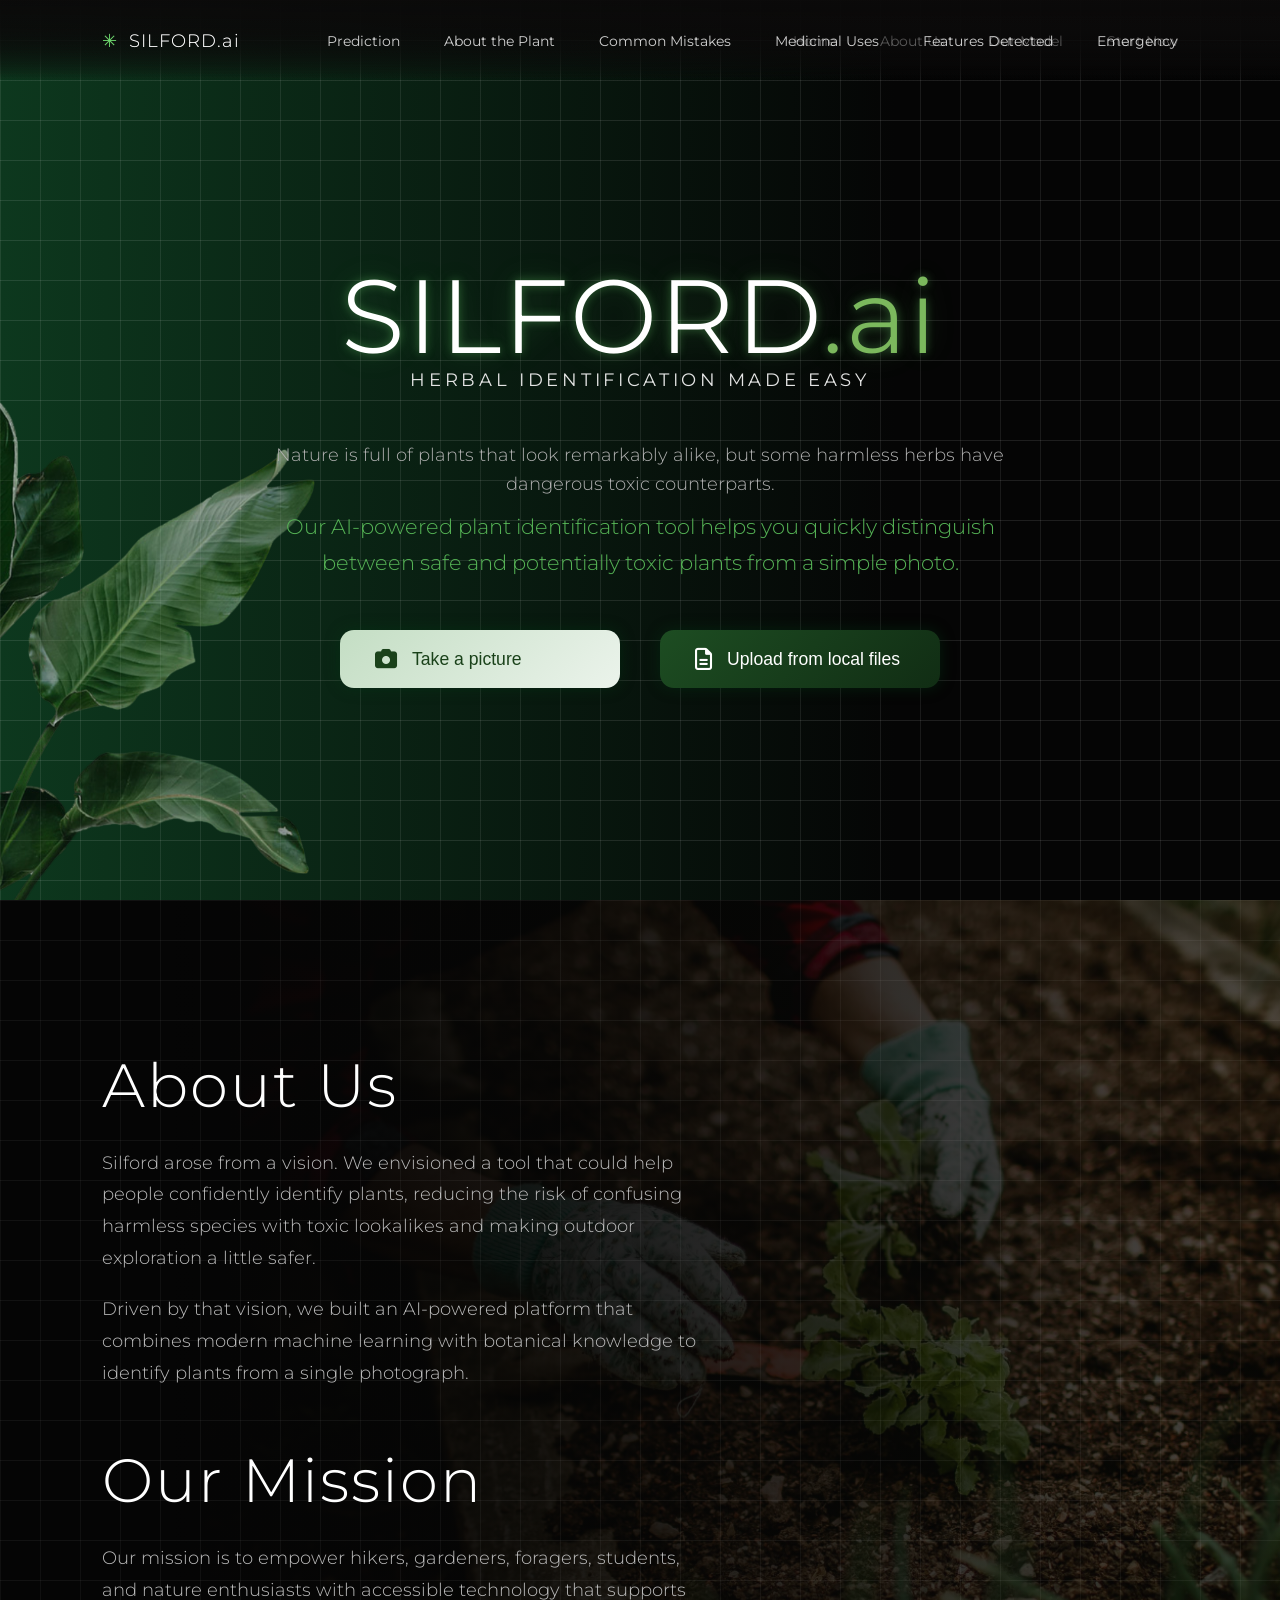
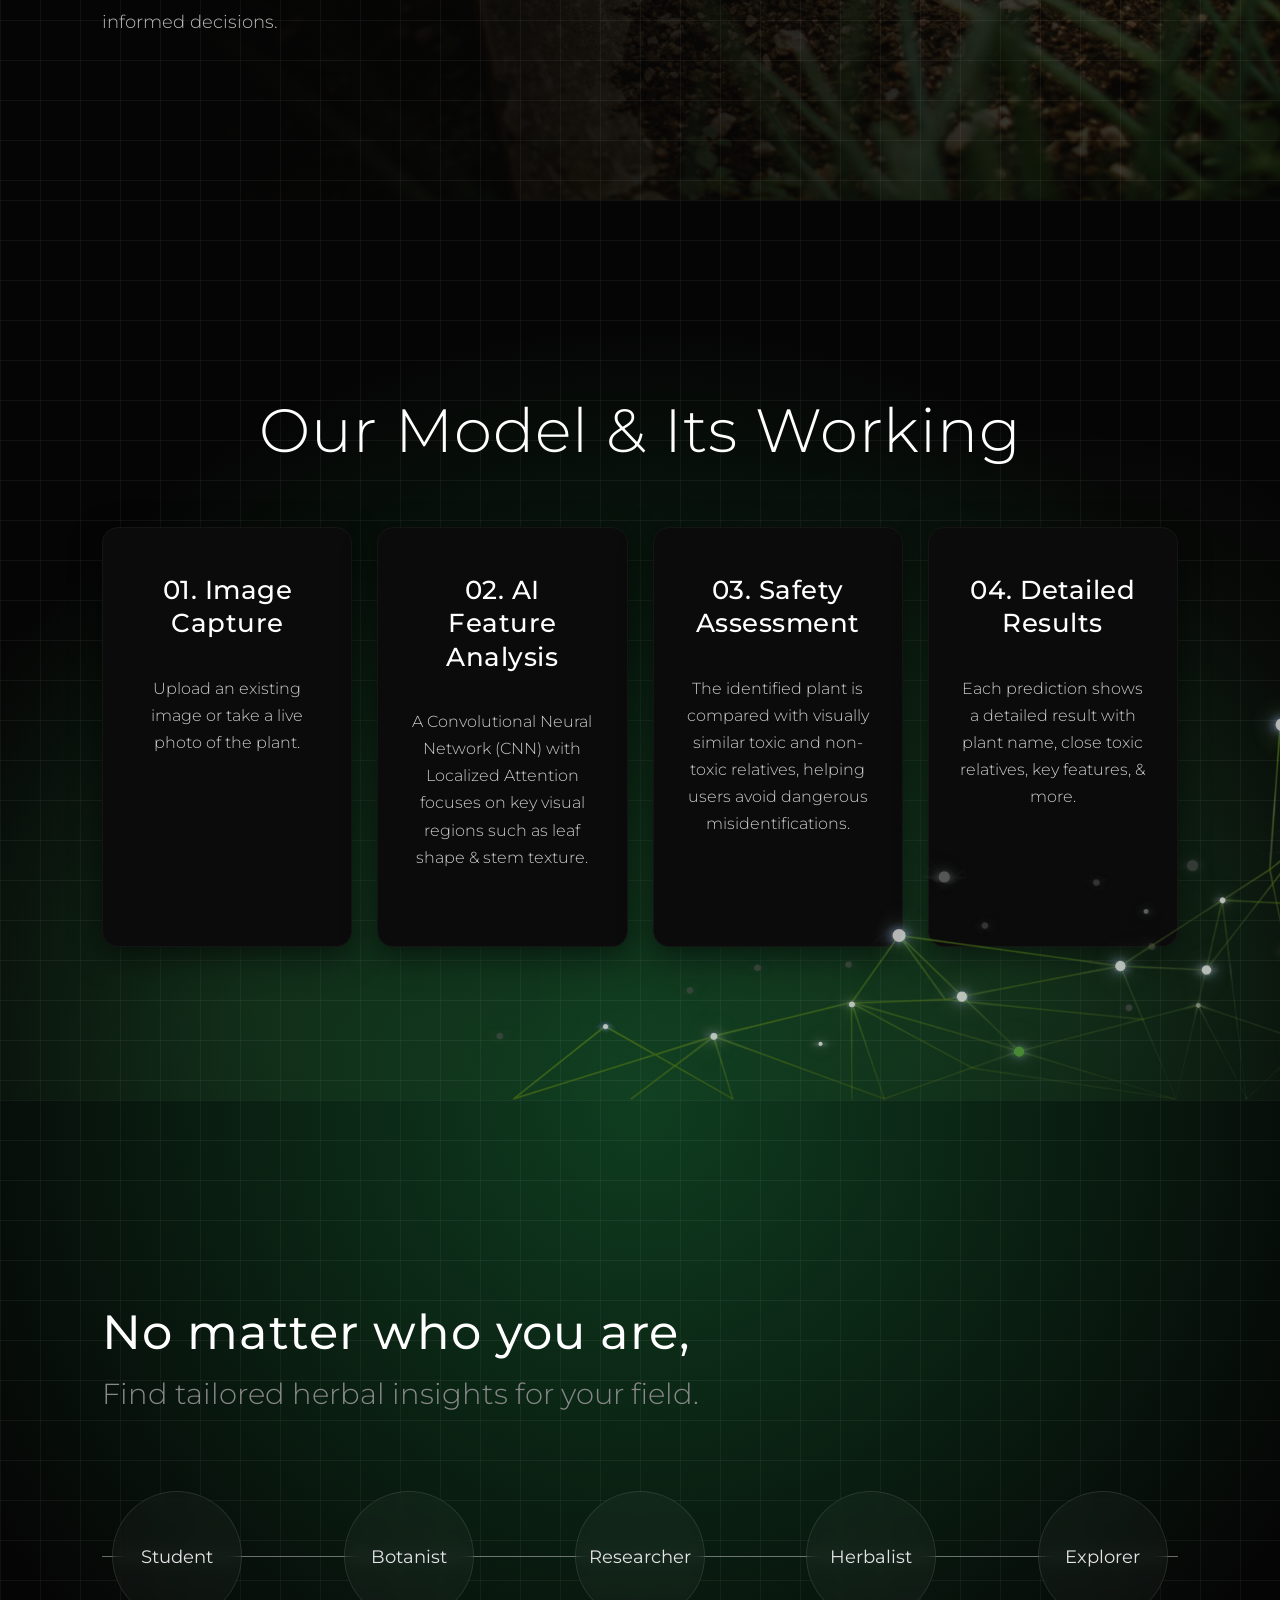
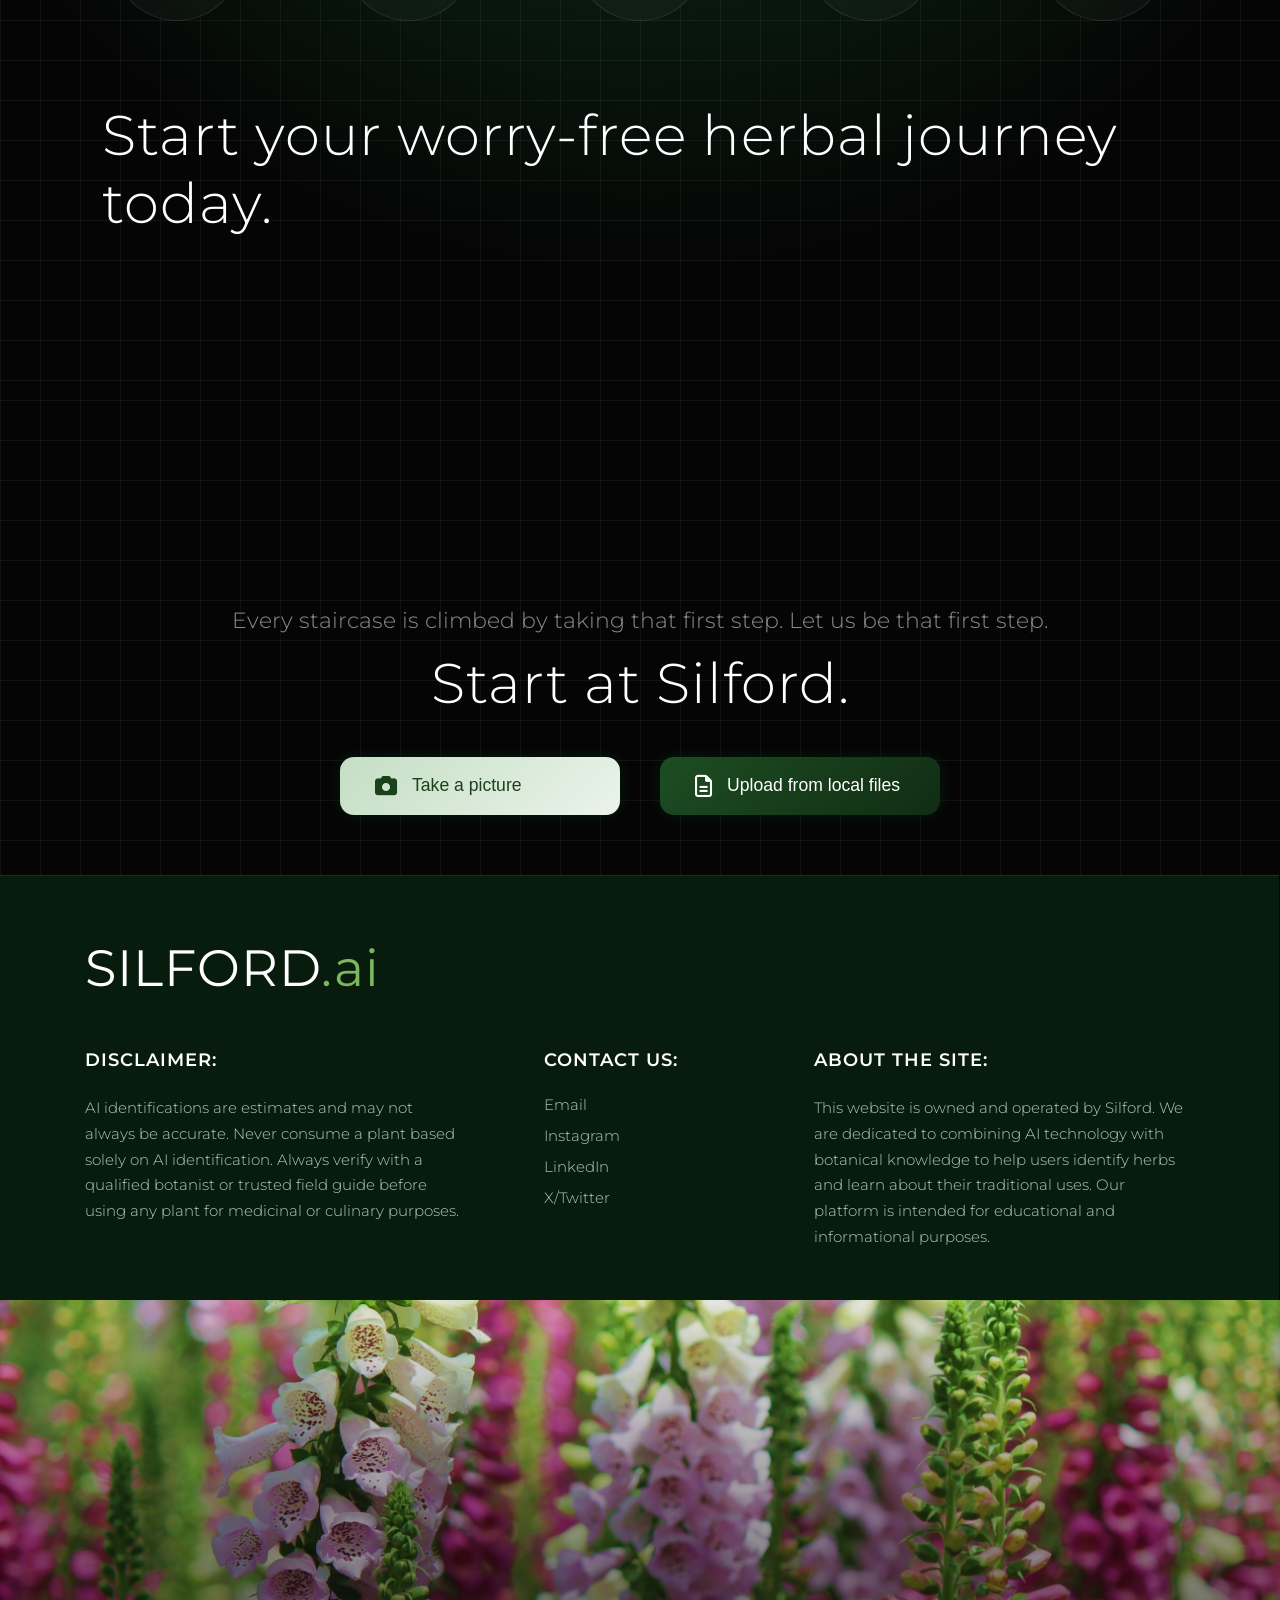
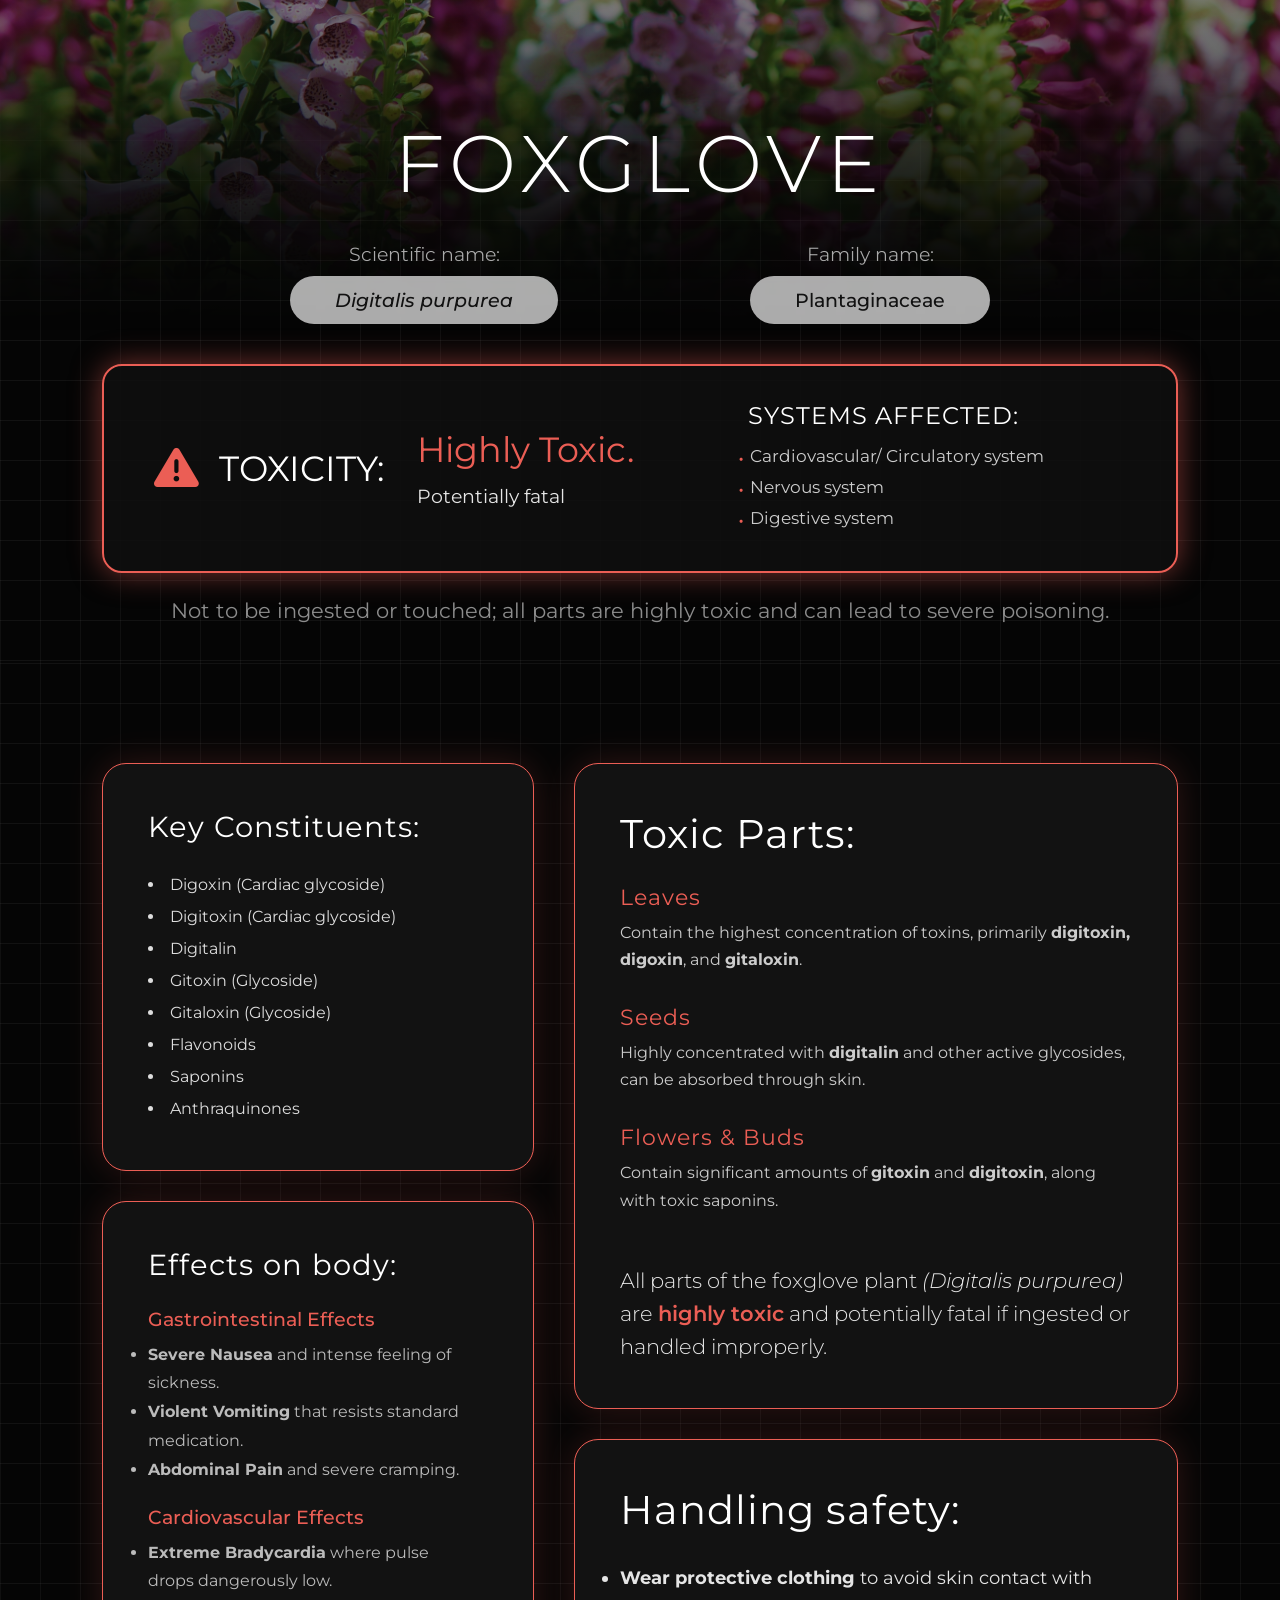
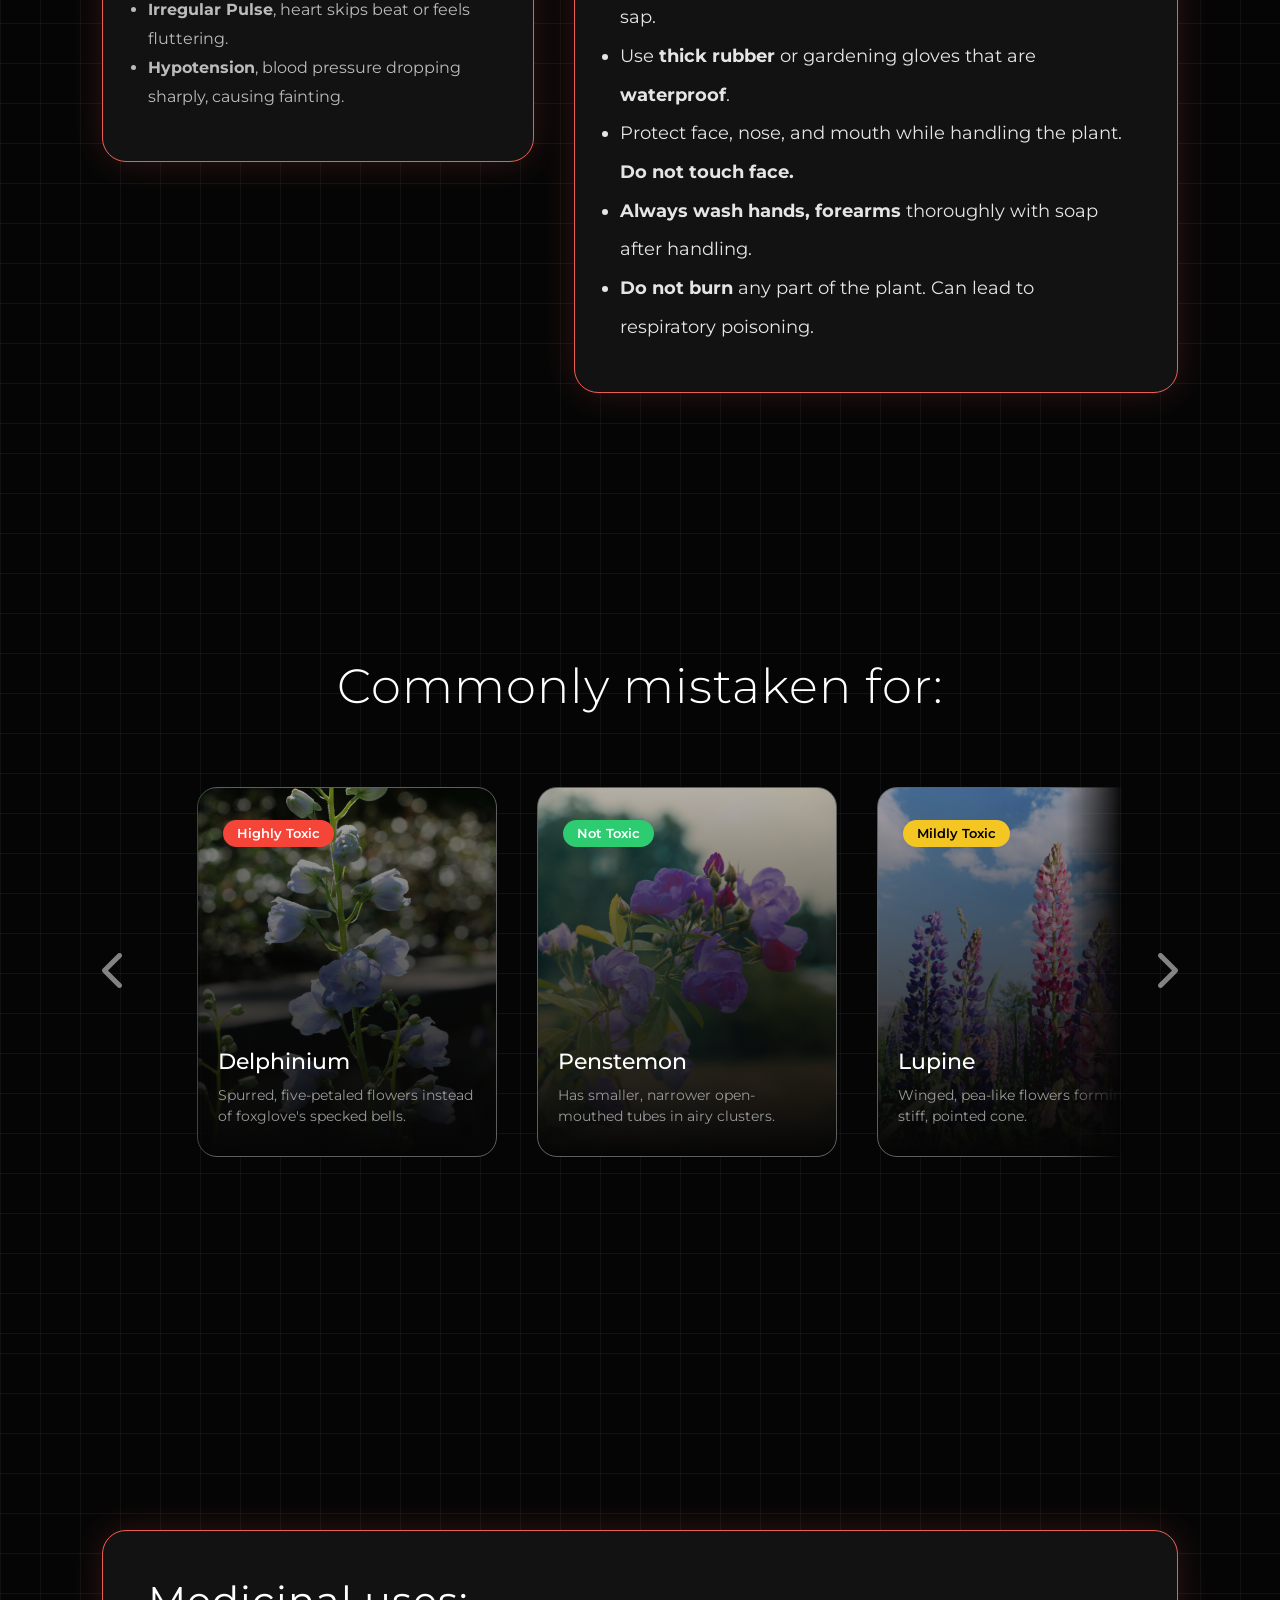
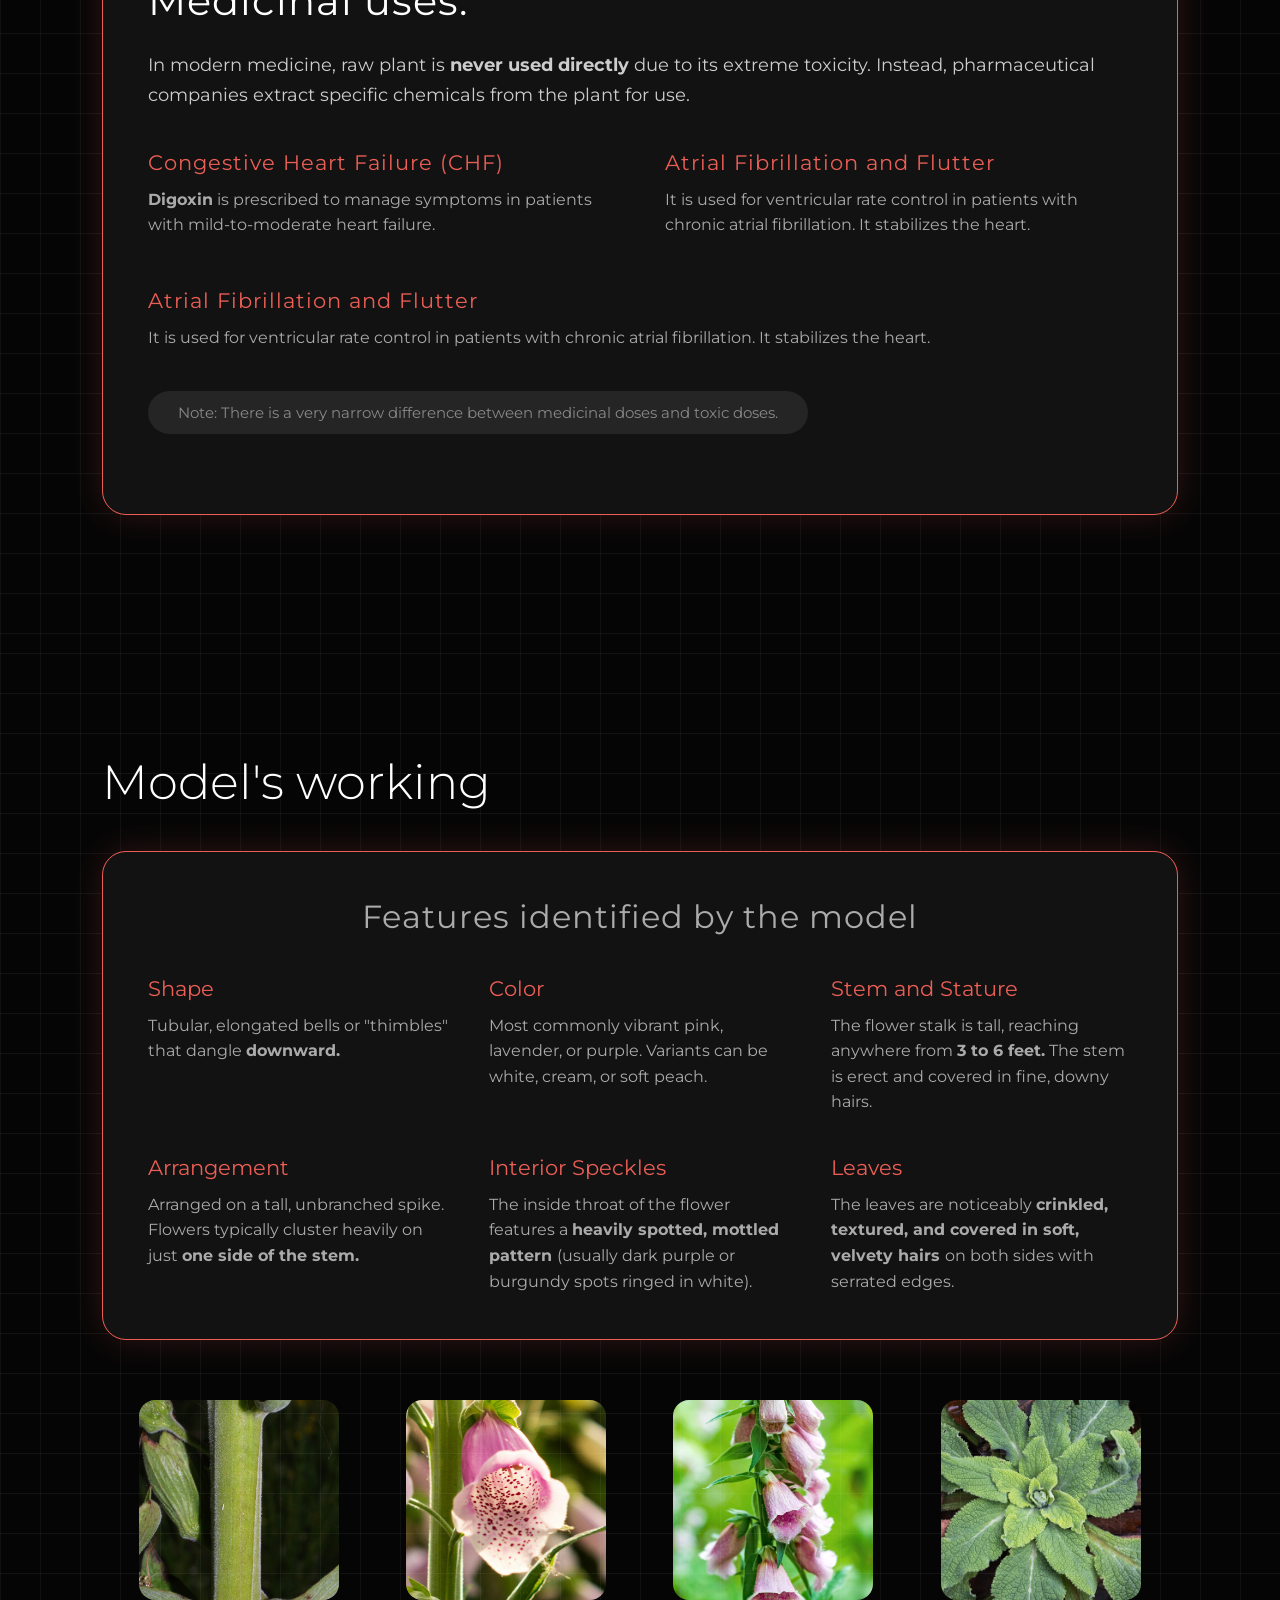
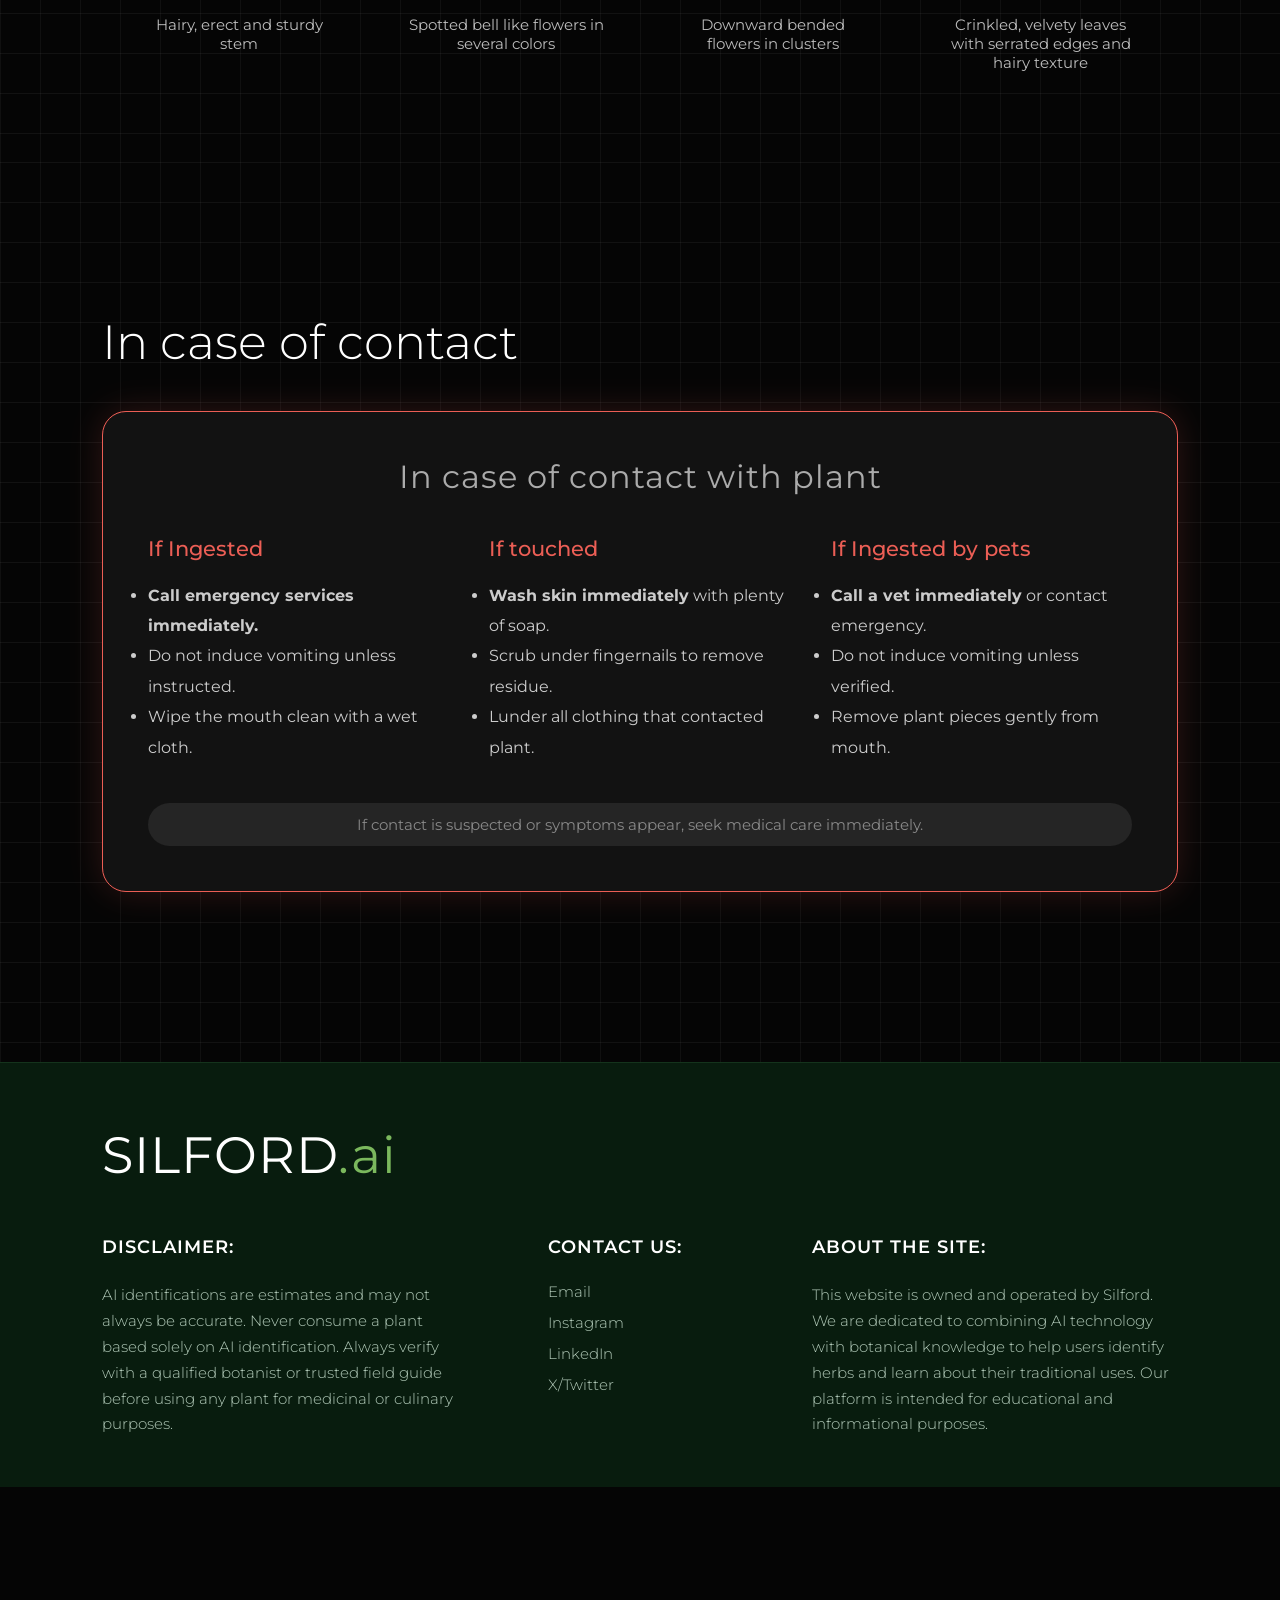
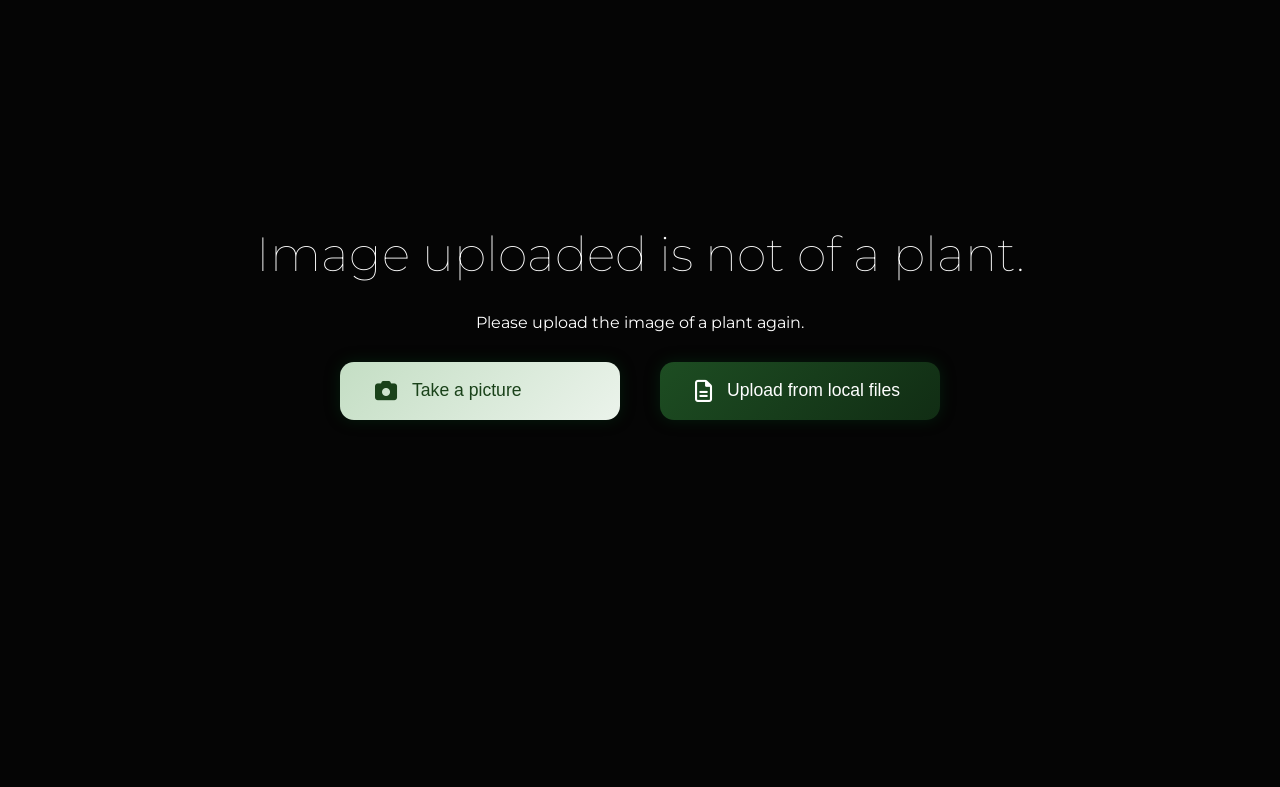
==== commit 5677bf7f: "Plant.json file edited. Upload functionality added to upload buttons." ====
--- a/structure.html
+++ b/structure.html
@@ -5,8 +5,7 @@
         <meta name="viewport" content="width=device-width, initial-scale=1.0">
         <title>SILFORD.ai - Herbal Identification Made Easy</title>
         <link rel="stylesheet" href="designs.css">
-
-        <link rel="stylesheet" href="style.css">
+        
         <link rel="preconnect" href="https://fonts.googleapis.com">
         <link rel="preconnect" href="https://fonts.gstatic.com" crossorigin>
         <link href="https://fonts.googleapis.com/css2?family=Montserrat:wght@300;400;500;600;700&display=swap" rel="stylesheet">
@@ -15,7 +14,7 @@
     <body>
 
 
-        <div id="landing-view" style="display: none;">
+        <div id="landing-view">
             <header class="global-header">
                 <div class="logo">
                     <span class="asterisk">✳</span> SILFORD.ai
@@ -44,9 +43,10 @@
                         <button class="btn btn-light-green">
                             <i class="fa-solid fa-camera"></i> Take a picture
                         </button>
-                        <button class="btn btn-dark-green">
+                        <button class="btn btn-dark-green upload-btn">
                             <i class="fa-regular fa-file-lines"></i> Upload from local files
                         </button>
+                        
                     </div>
                 </div>
                 <div class="leaf-overlay"></div> 
@@ -120,7 +120,7 @@
                             <i class="fa-solid fa-camera"></i> Take a picture
                         </button>
                         <button class="btn btn-dark-green">
-                            <i class="fa-regular fa-file-lines"></i> Upload from local files
+                            <i class="fa-regular fa-file-lines  upload-btn"></i> Upload from local files
                         </button>
                     </div>
                 </div>
@@ -155,7 +155,7 @@
             </section>
         </div>
 
-        <div id="prediction-view" class="tox-high" style="display: none;" >
+        <div id="prediction-view" class="tox-high" >
             <header class="global-header">
                 <div class="logo">
                     <span class="asterisk">✳</span> SILFORD.ai
@@ -491,7 +491,7 @@
                         <i class="fa-solid fa-camera"></i> Take a picture
                     </button>
                     <button class="btn btn-dark-green">
-                        <i class="fa-regular fa-file-lines"></i> Upload from local files
+                        <i class="fa-regular fa-file-lines upload-btn"></i> Upload from local files
                     </button>
                 </div>
             </div>
@@ -501,5 +501,6 @@
 
 
     </body>
+    <input type="file" id="image-upload" accept="image/*" hidden>
     <script src="functions.js"></script>
 </html>
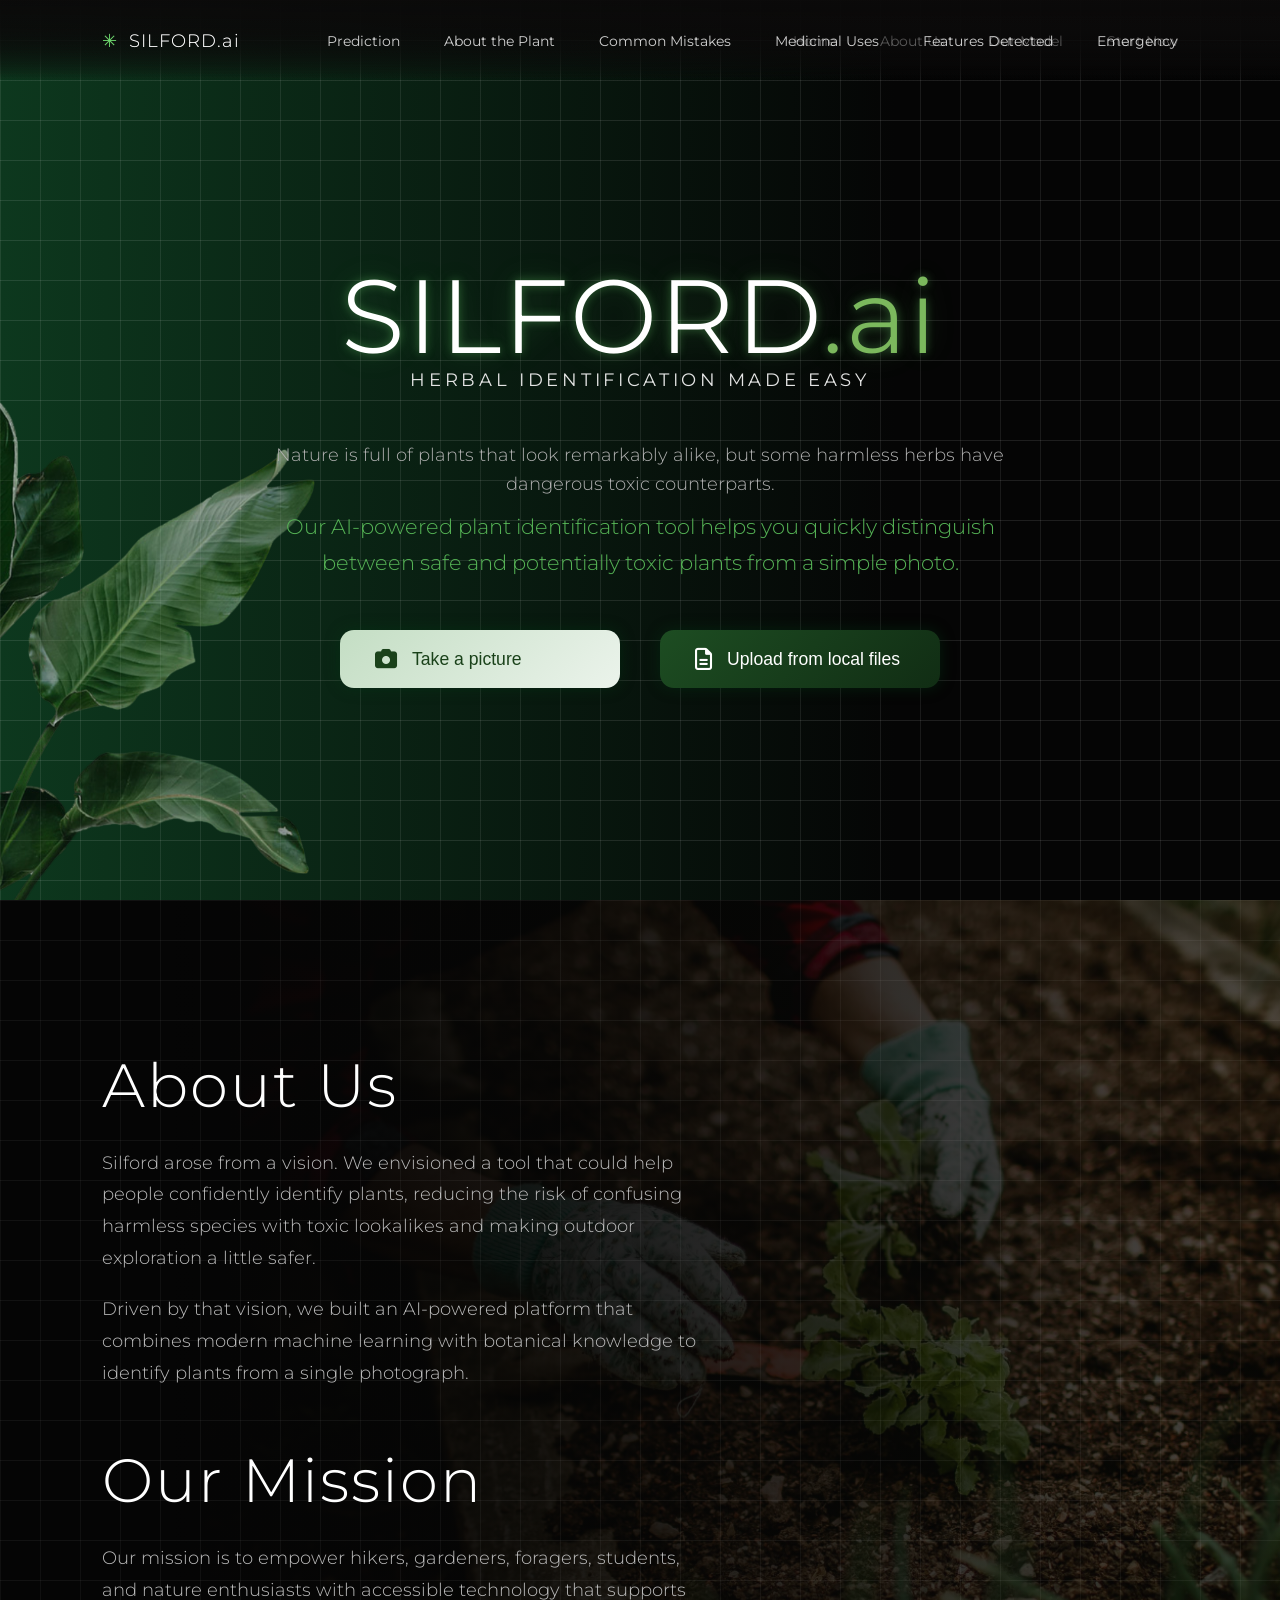
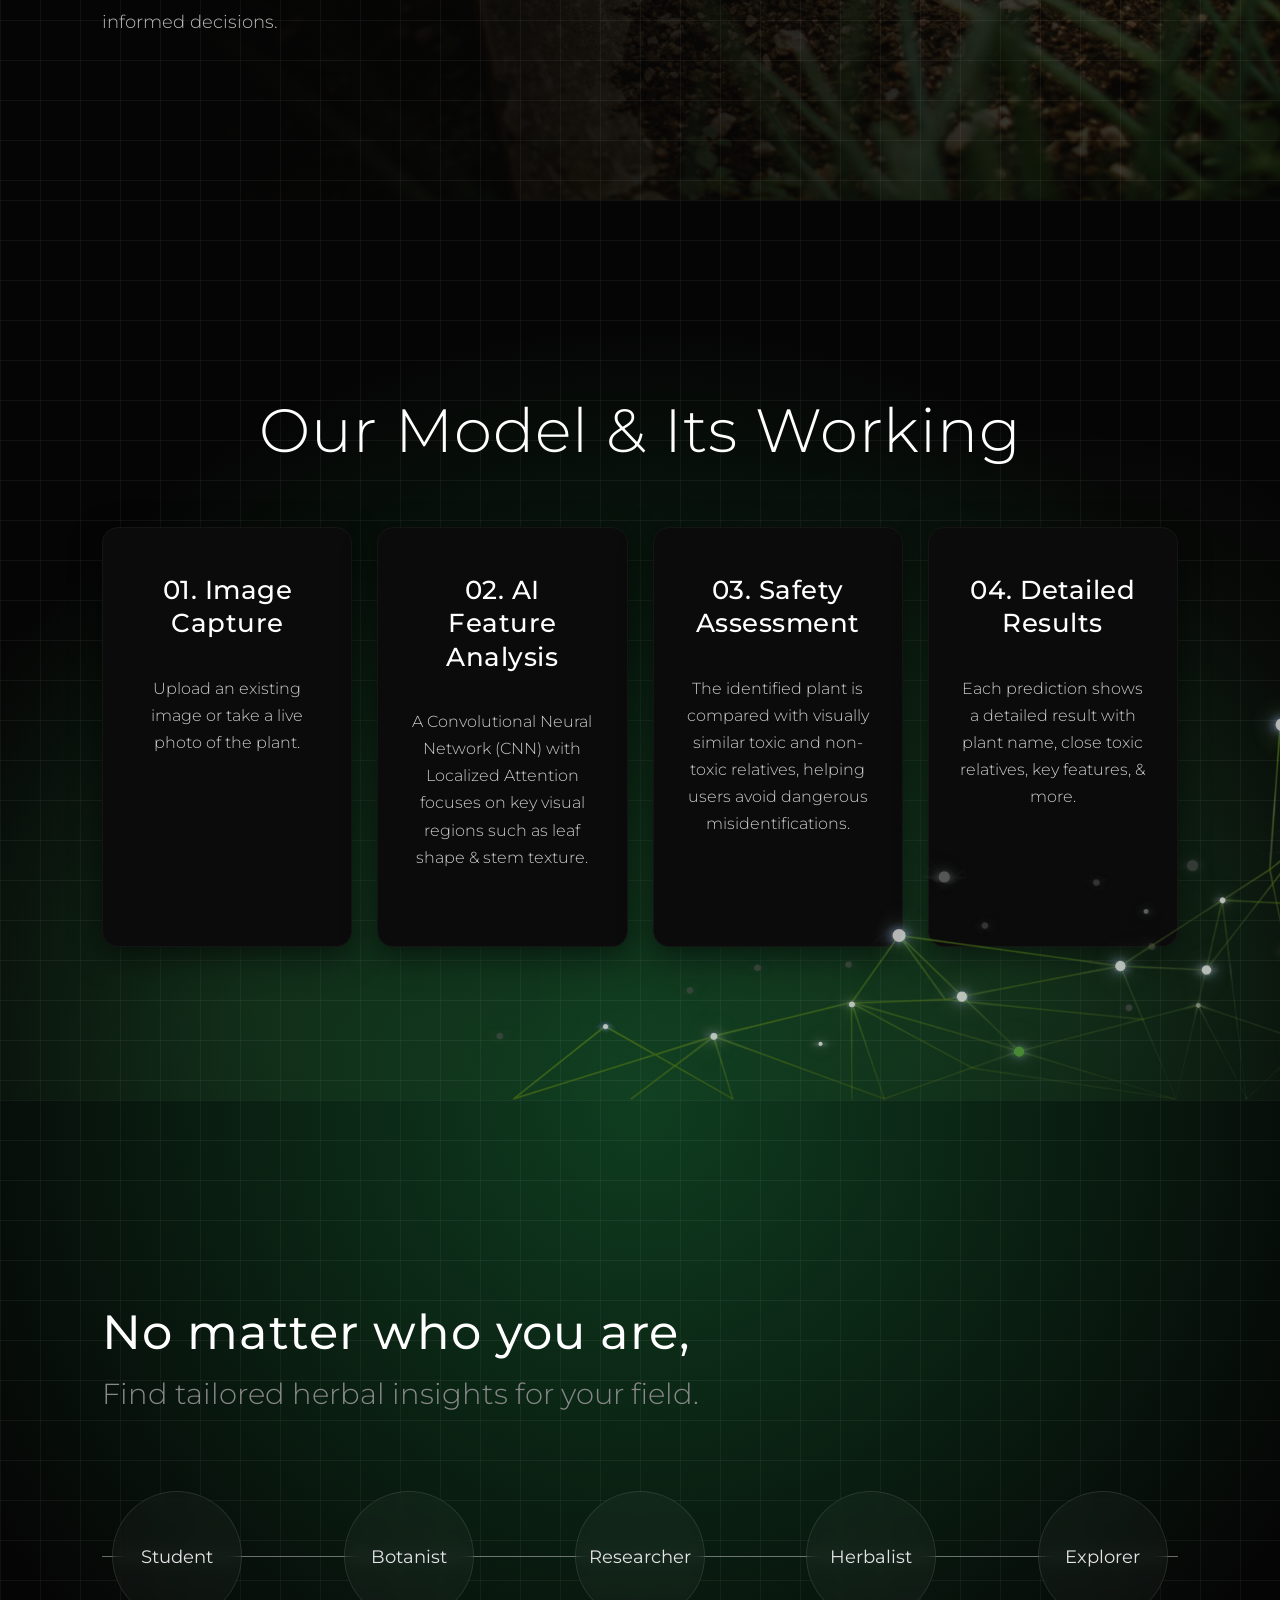
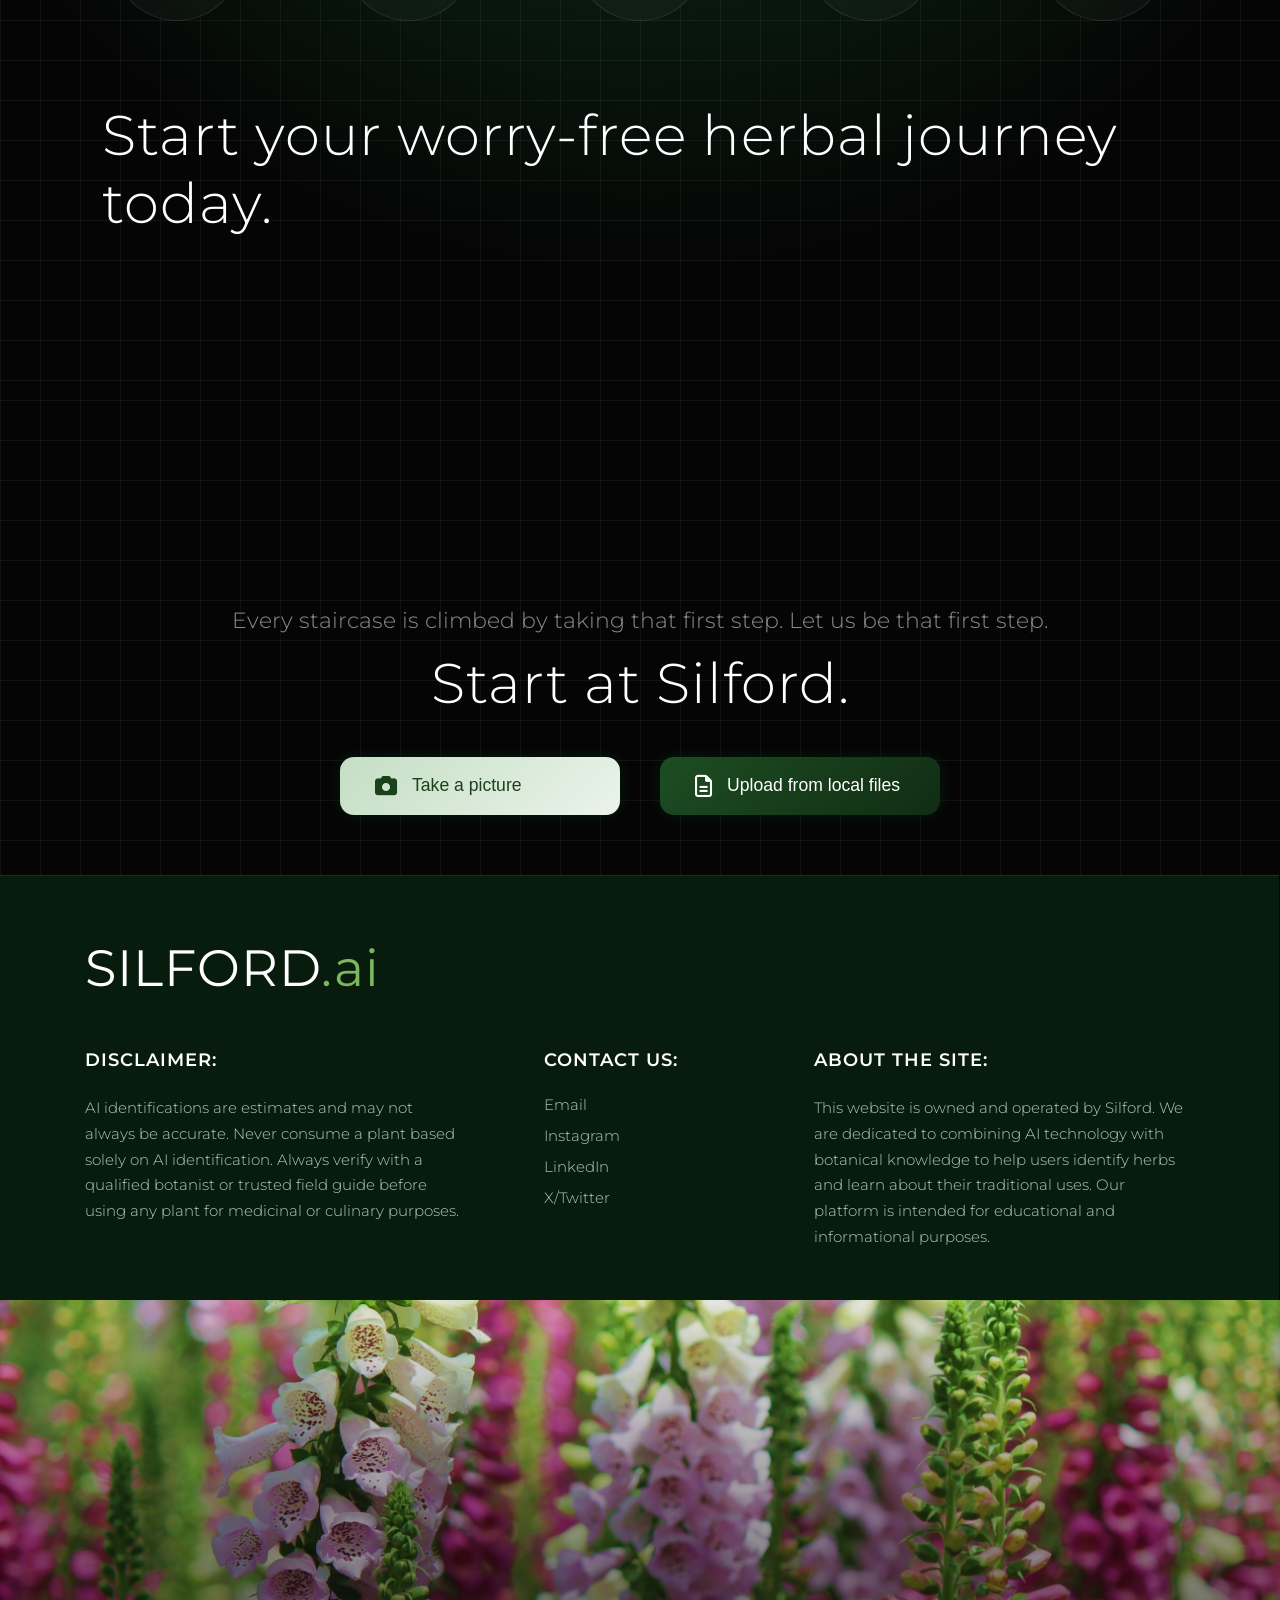
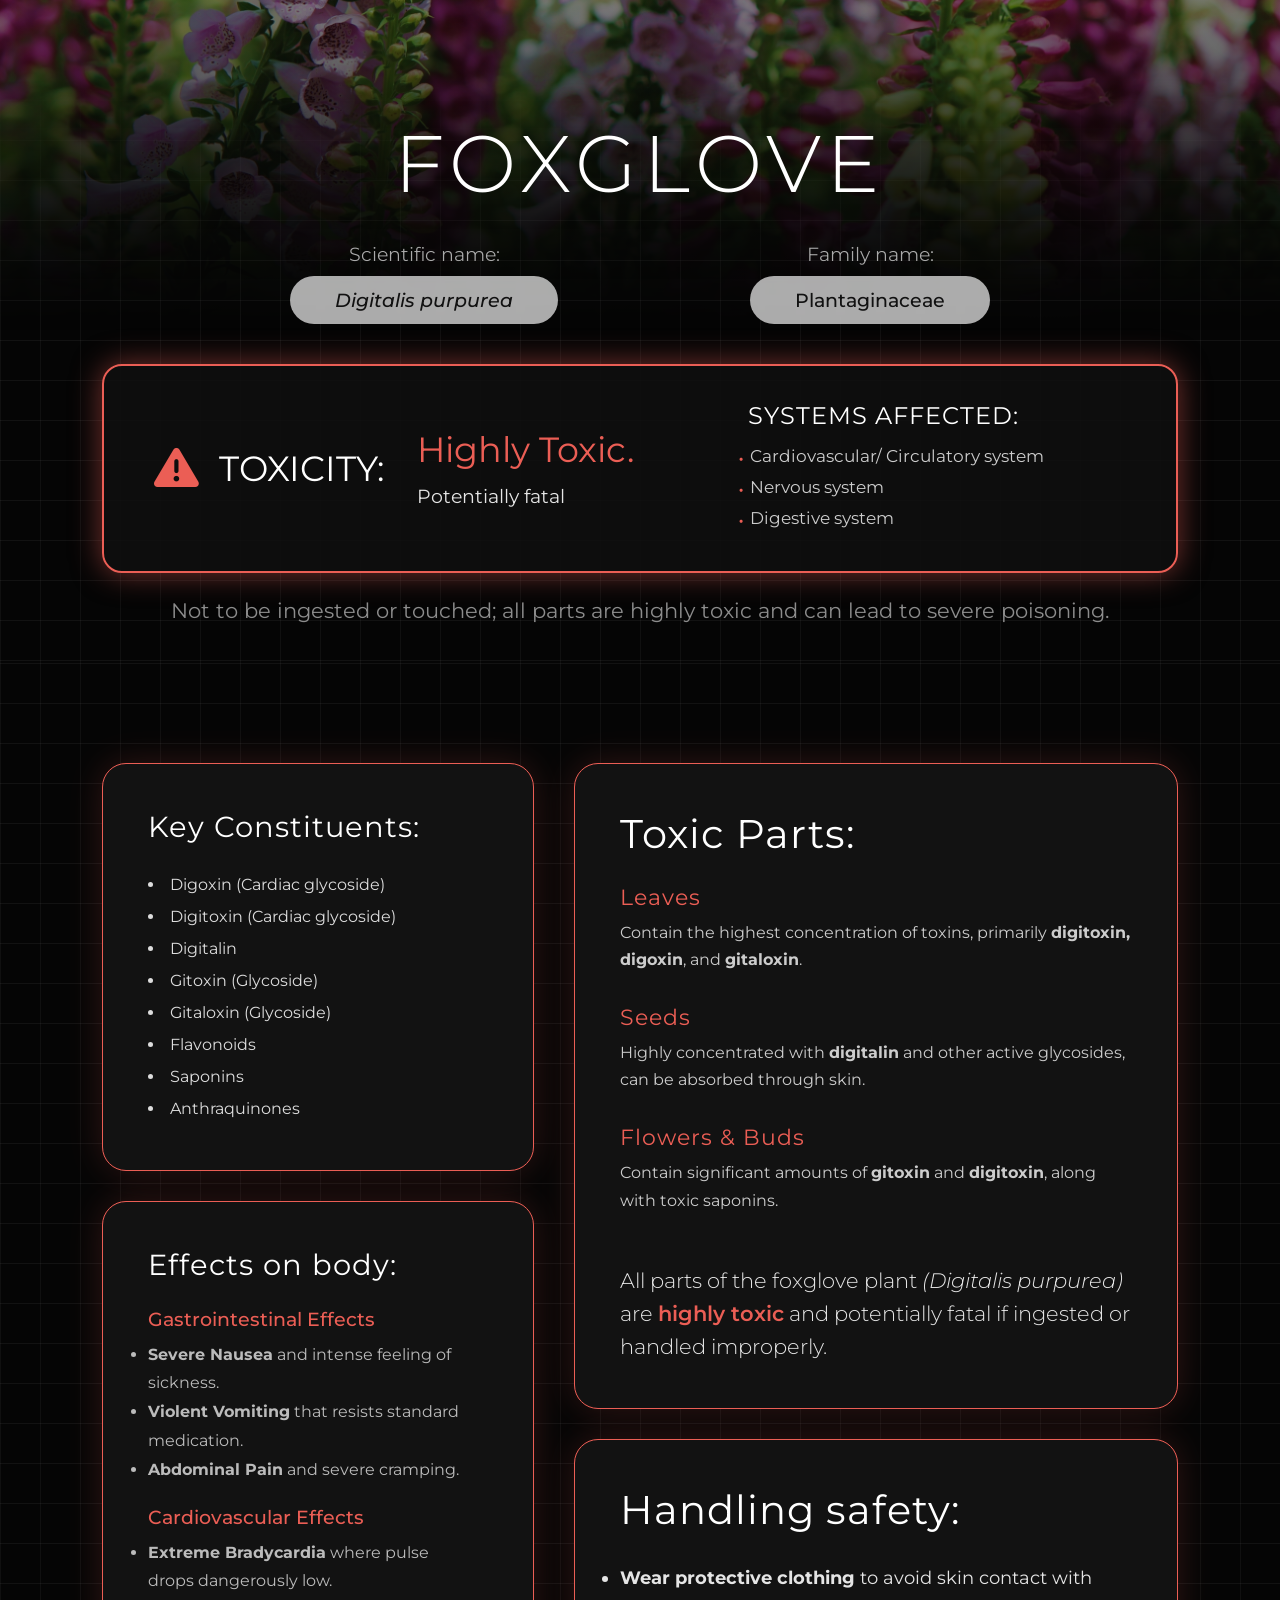
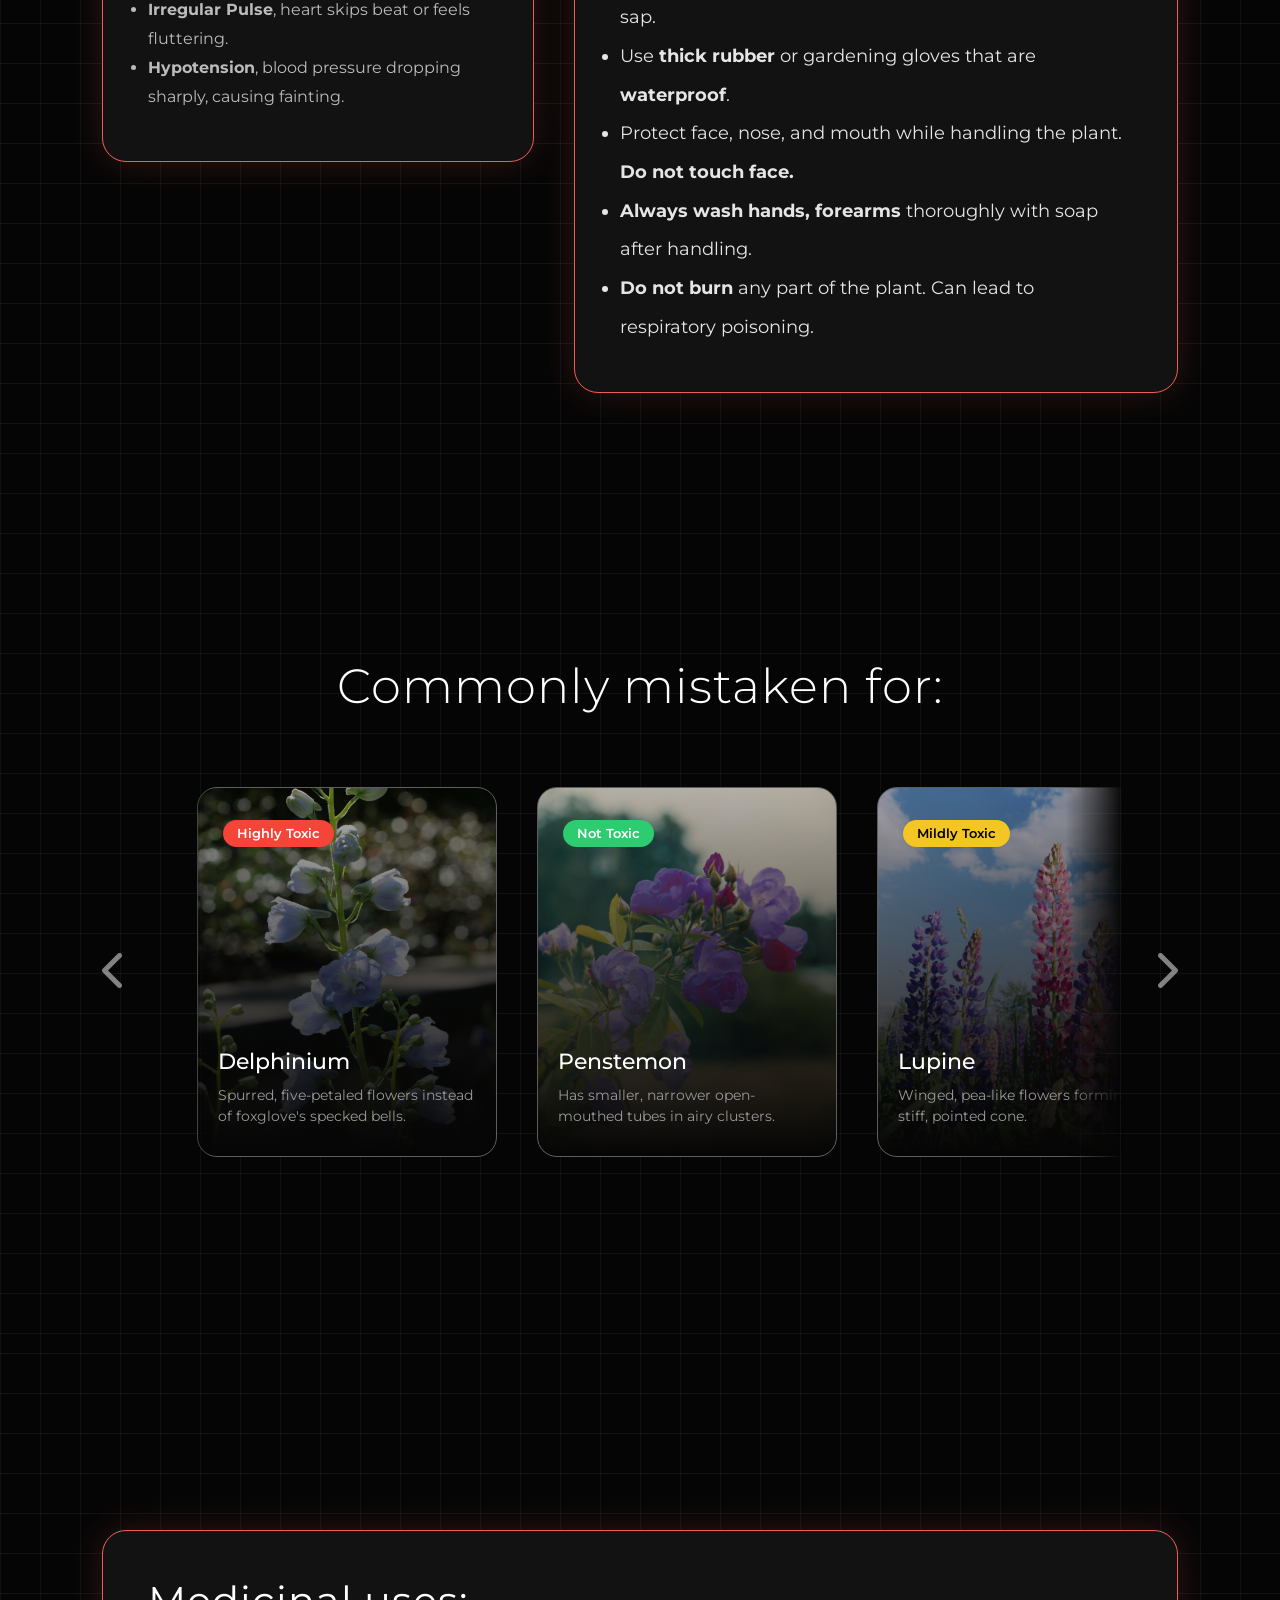
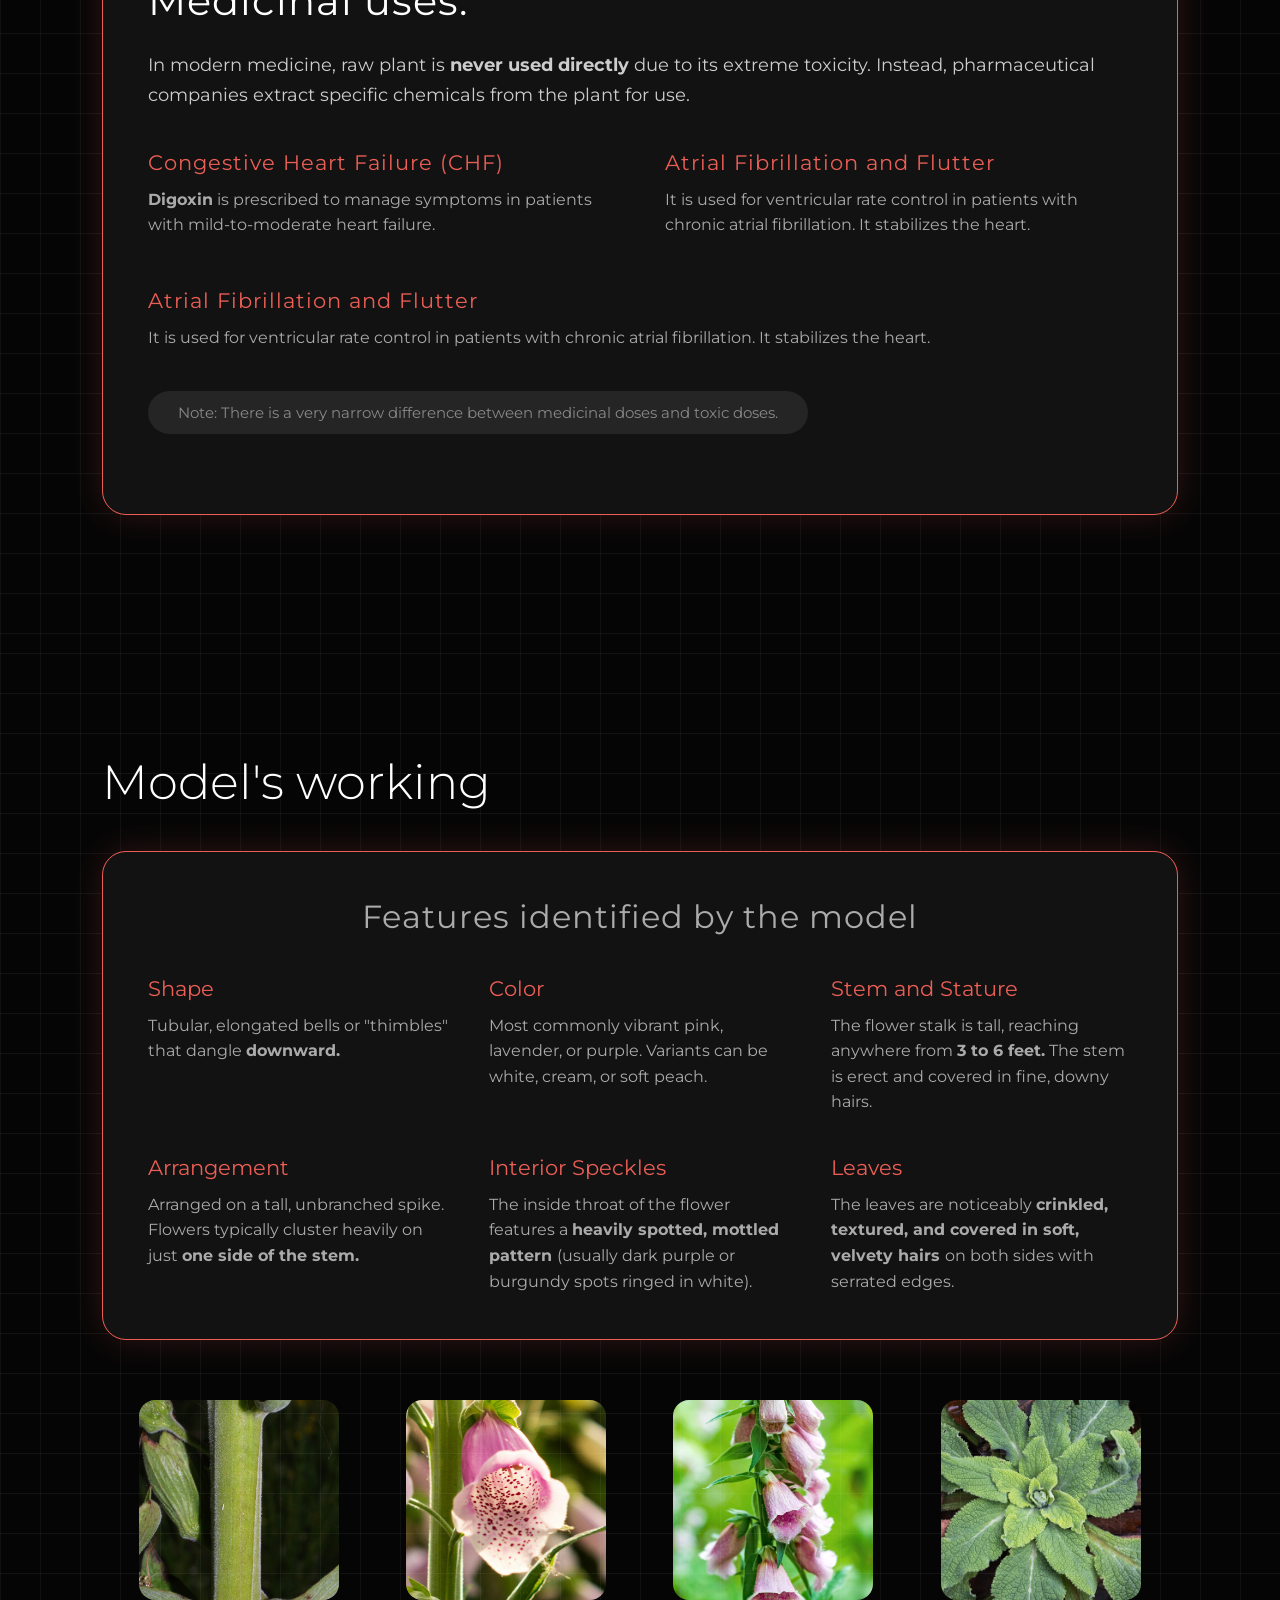
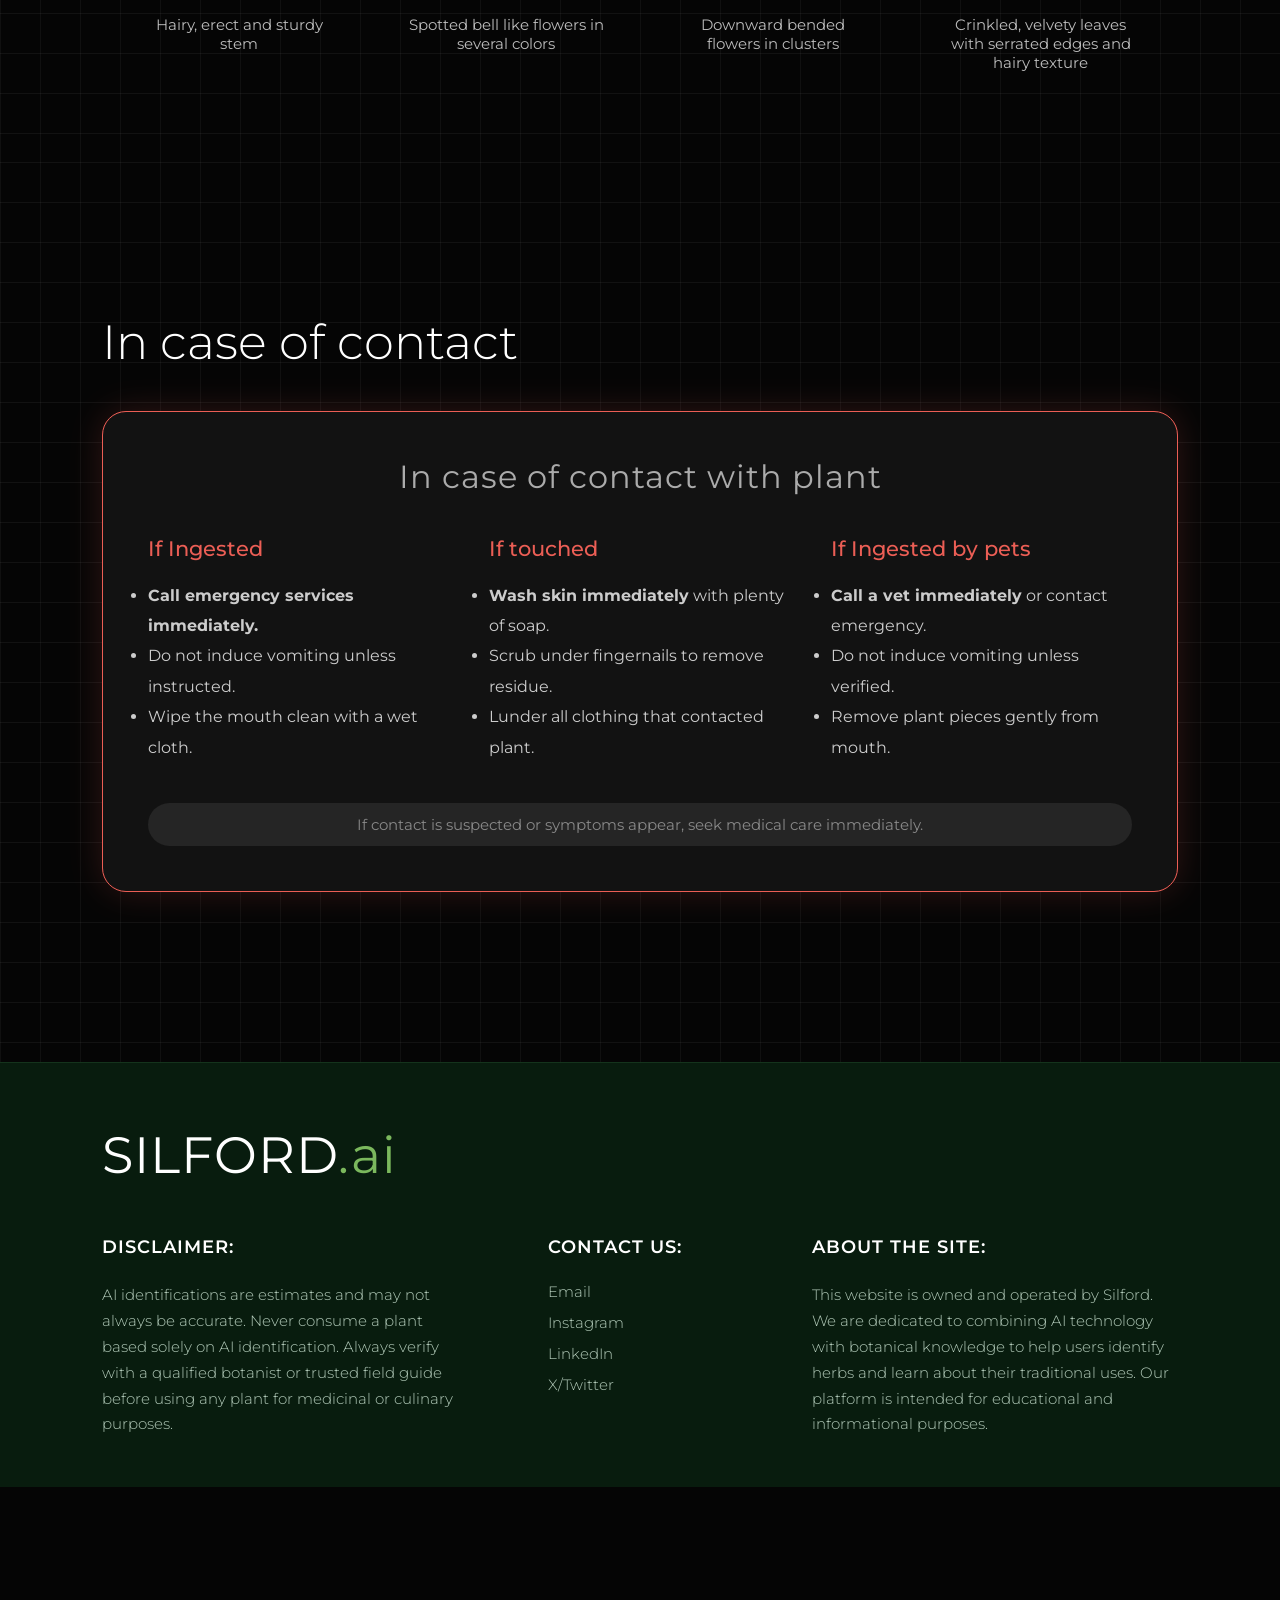
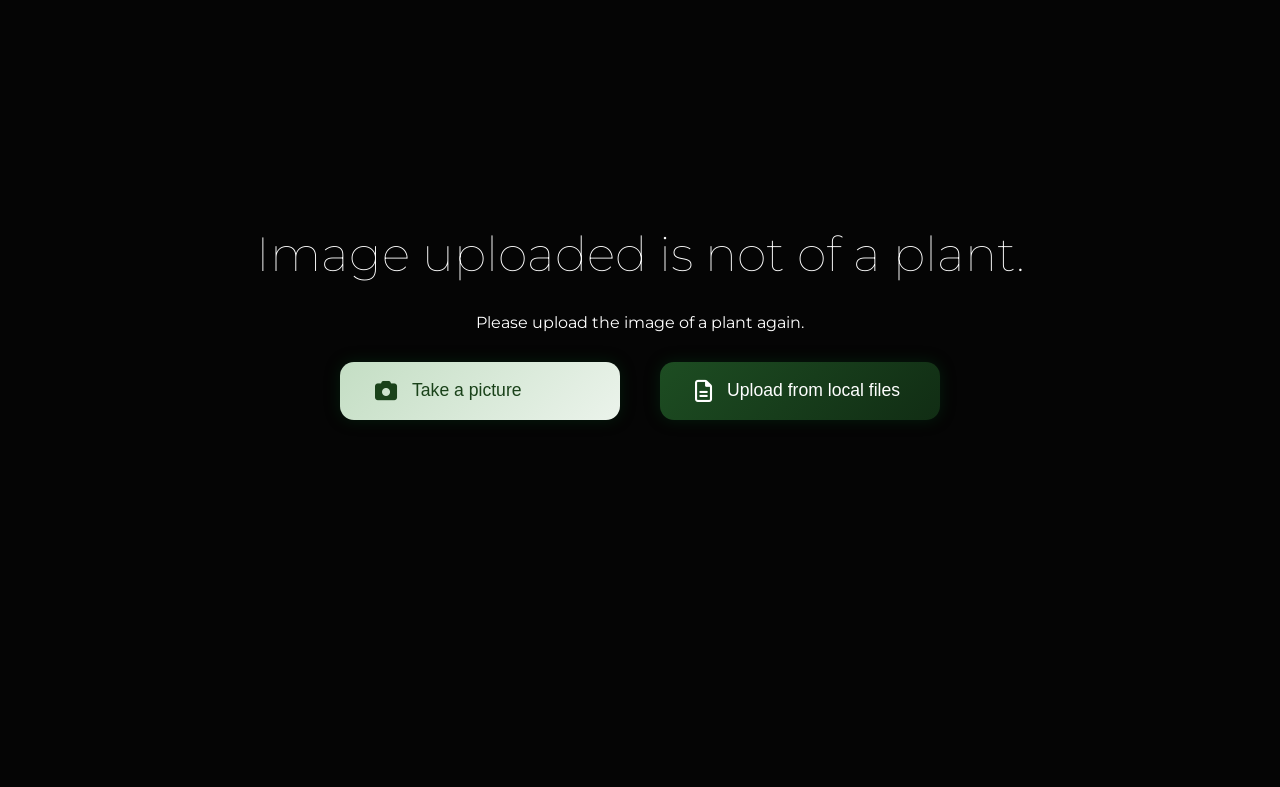
==== commit 4afa80cd: "Major bug fixed. Temp file system removed." ====
--- a/structure.html
+++ b/structure.html
@@ -5,7 +5,7 @@
         <meta name="viewport" content="width=device-width, initial-scale=1.0">
         <title>SILFORD.ai - Herbal Identification Made Easy</title>
         <link rel="stylesheet" href="designs.css">
-        
+
         <link rel="preconnect" href="https://fonts.googleapis.com">
         <link rel="preconnect" href="https://fonts.gstatic.com" crossorigin>
         <link href="https://fonts.googleapis.com/css2?family=Montserrat:wght@300;400;500;600;700&display=swap" rel="stylesheet">
@@ -40,11 +40,15 @@
                     </p>
 
                     <div class="cta-container">
-                        <button class="btn btn-light-green">
+                        <button type="button" class="btn btn-light-green">
                             <i class="fa-solid fa-camera"></i> Take a picture
                         </button>
-                        <button class="btn btn-dark-green upload-btn">
-                            <i class="fa-regular fa-file-lines"></i> Upload from local files
+                        <button 
+                            type="button" 
+                            class="btn btn-dark-green upload-btn">
+
+                            <i class="fa-regular fa-file-lines"></i>
+                            Upload from local files
                         </button>
                         
                     </div>
@@ -116,12 +120,16 @@
                     <h3>Start at Silford.</h3>
                     
                     <div class="cta-container central">
-                        <button class="btn btn-light-green">
+                        <button type="button"  class="btn btn-light-green">
                             <i class="fa-solid fa-camera"></i> Take a picture
                         </button>
-                        <button class="btn btn-dark-green">
-                            <i class="fa-regular fa-file-lines  upload-btn"></i> Upload from local files
-                        </button>
+                        <button 
+                            type="button" 
+                            class="btn btn-dark-green upload-btn">
+
+                            <i class="fa-regular fa-file-lines"></i>
+                            Upload from local files
+                        </button>                       
                     </div>
                 </div>
 
@@ -293,7 +301,7 @@
                 <h2 class="center-section-title">Commonly mistaken for:</h2>
                 
                 <div class="carousel-cards-container">
-                    <button class="carousel-arrow left-arrow"><i class="fa-solid fa-chevron-left"></i></button>
+                    <button type="button"  class="carousel-arrow left-arrow"><i class="fa-solid fa-chevron-left"></i></button>
                     
                     <div class="mistake-grid-wrapper">
                         <div class="mistake-track">
@@ -328,7 +336,7 @@
                         </div>
                     </div>
 
-                    <button class="carousel-arrow right-arrow"><i class="fa-solid fa-chevron-right"></i></button>
+                    <button type="button"  class="carousel-arrow right-arrow"><i class="fa-solid fa-chevron-right"></i></button>
                 </div>
             </section>
 
@@ -487,11 +495,15 @@
                 <p>Please upload the image of a plant again.</p>
 
                 <div class="cta-container central">
-                    <button class="btn btn-light-green">
+                    <button type="button"  class="btn btn-light-green">
                         <i class="fa-solid fa-camera"></i> Take a picture
                     </button>
-                    <button class="btn btn-dark-green">
-                        <i class="fa-regular fa-file-lines upload-btn"></i> Upload from local files
+                    <button 
+                        type="button" 
+                        class="btn btn-dark-green upload-btn">
+
+                        <i class="fa-regular fa-file-lines"></i>
+                        Upload from local files
                     </button>
                 </div>
             </div>
@@ -499,8 +511,14 @@
 
 
 
-
+        <input 
+        type="file" 
+        id="image-upload" 
+        accept="image/*"
+        style="display:none;">
+        
+        <script src="functions.js"></script>
     </body>
-    <input type="file" id="image-upload" accept="image/*" hidden>
-    <script src="functions.js"></script>
+    
+    
 </html>
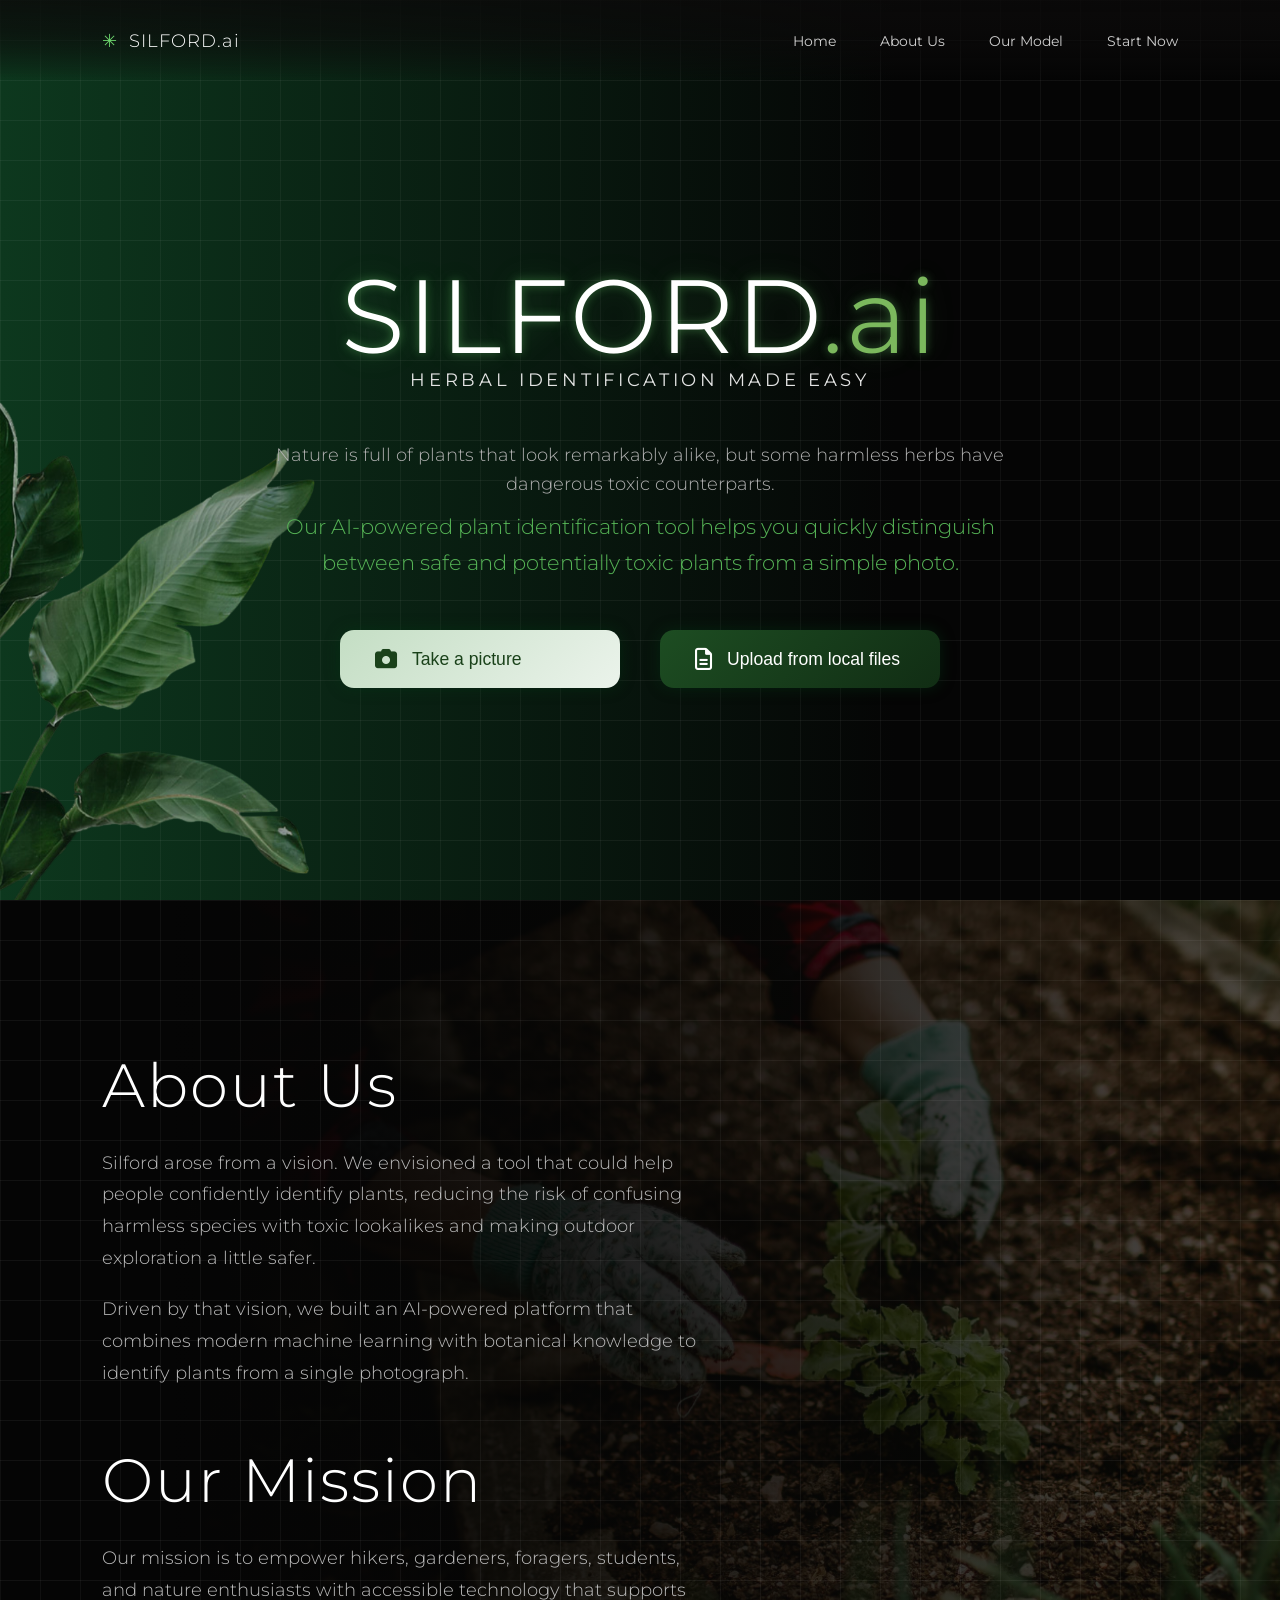
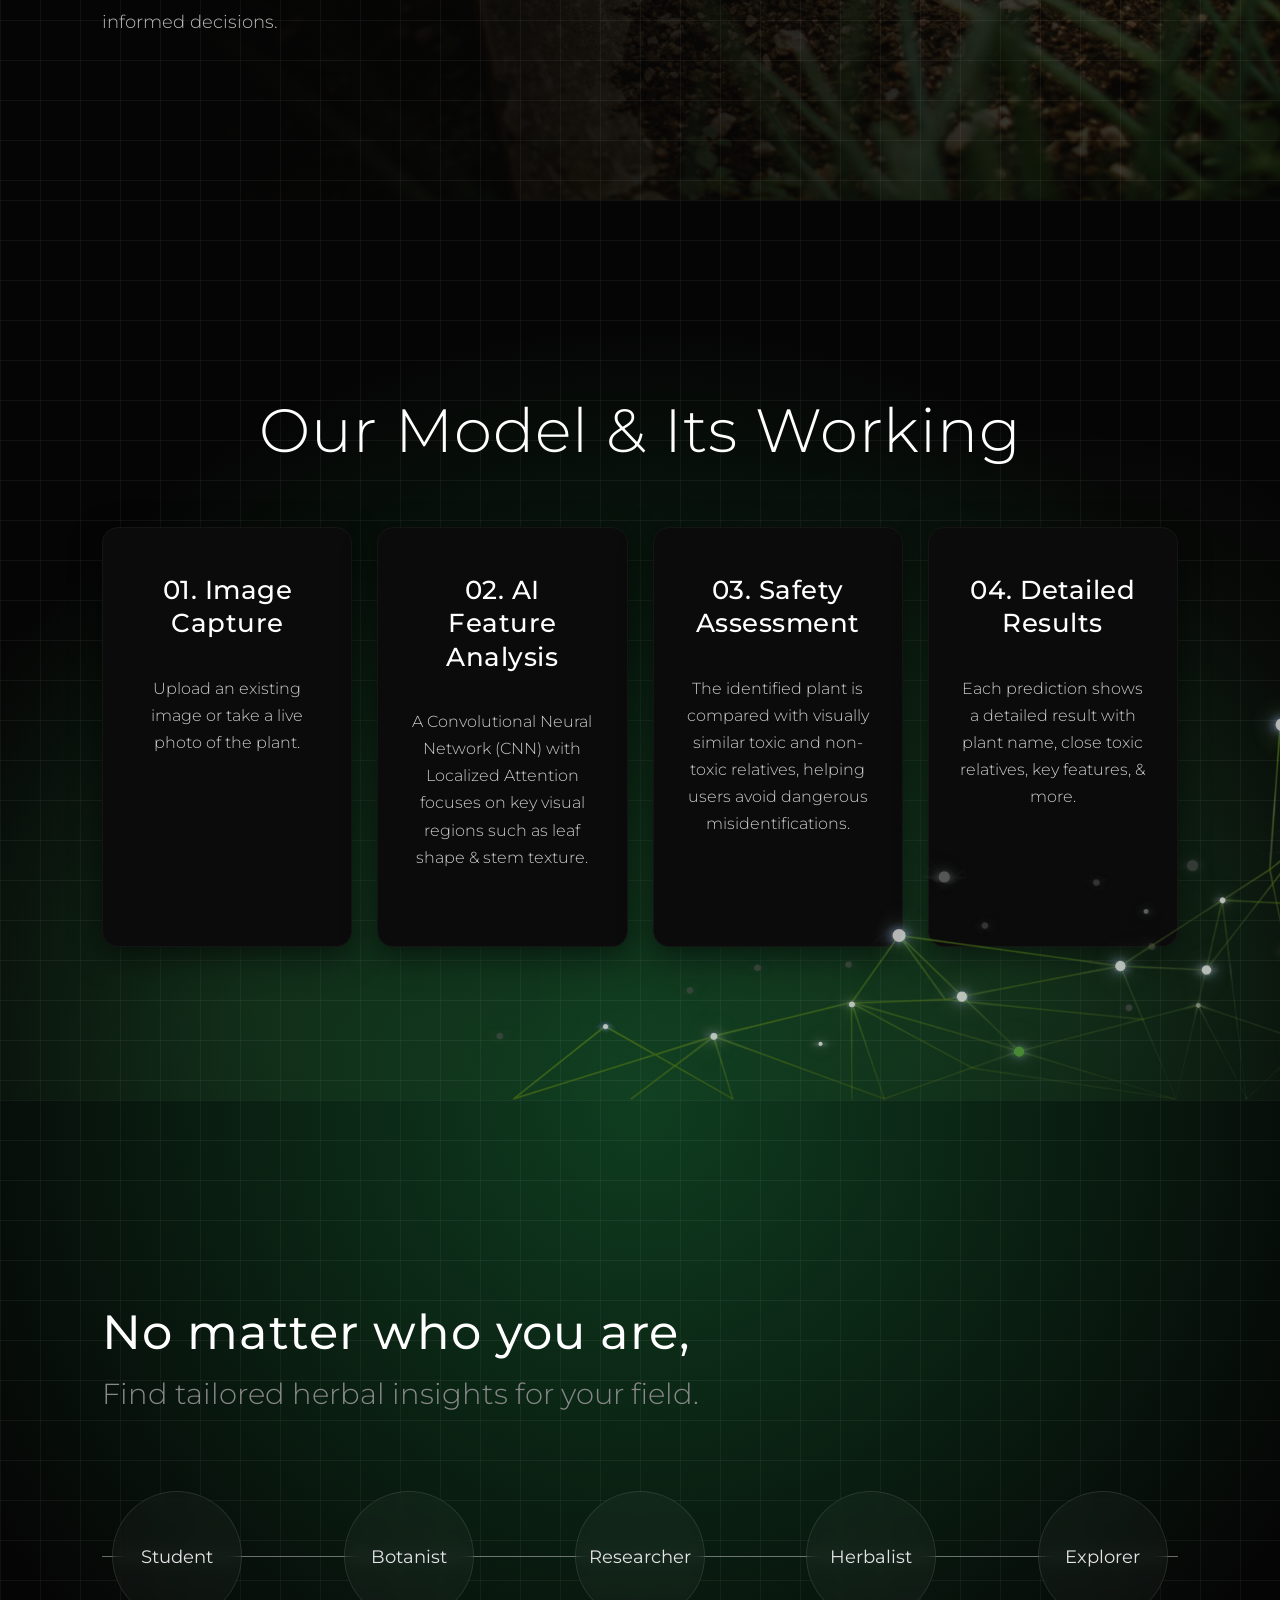
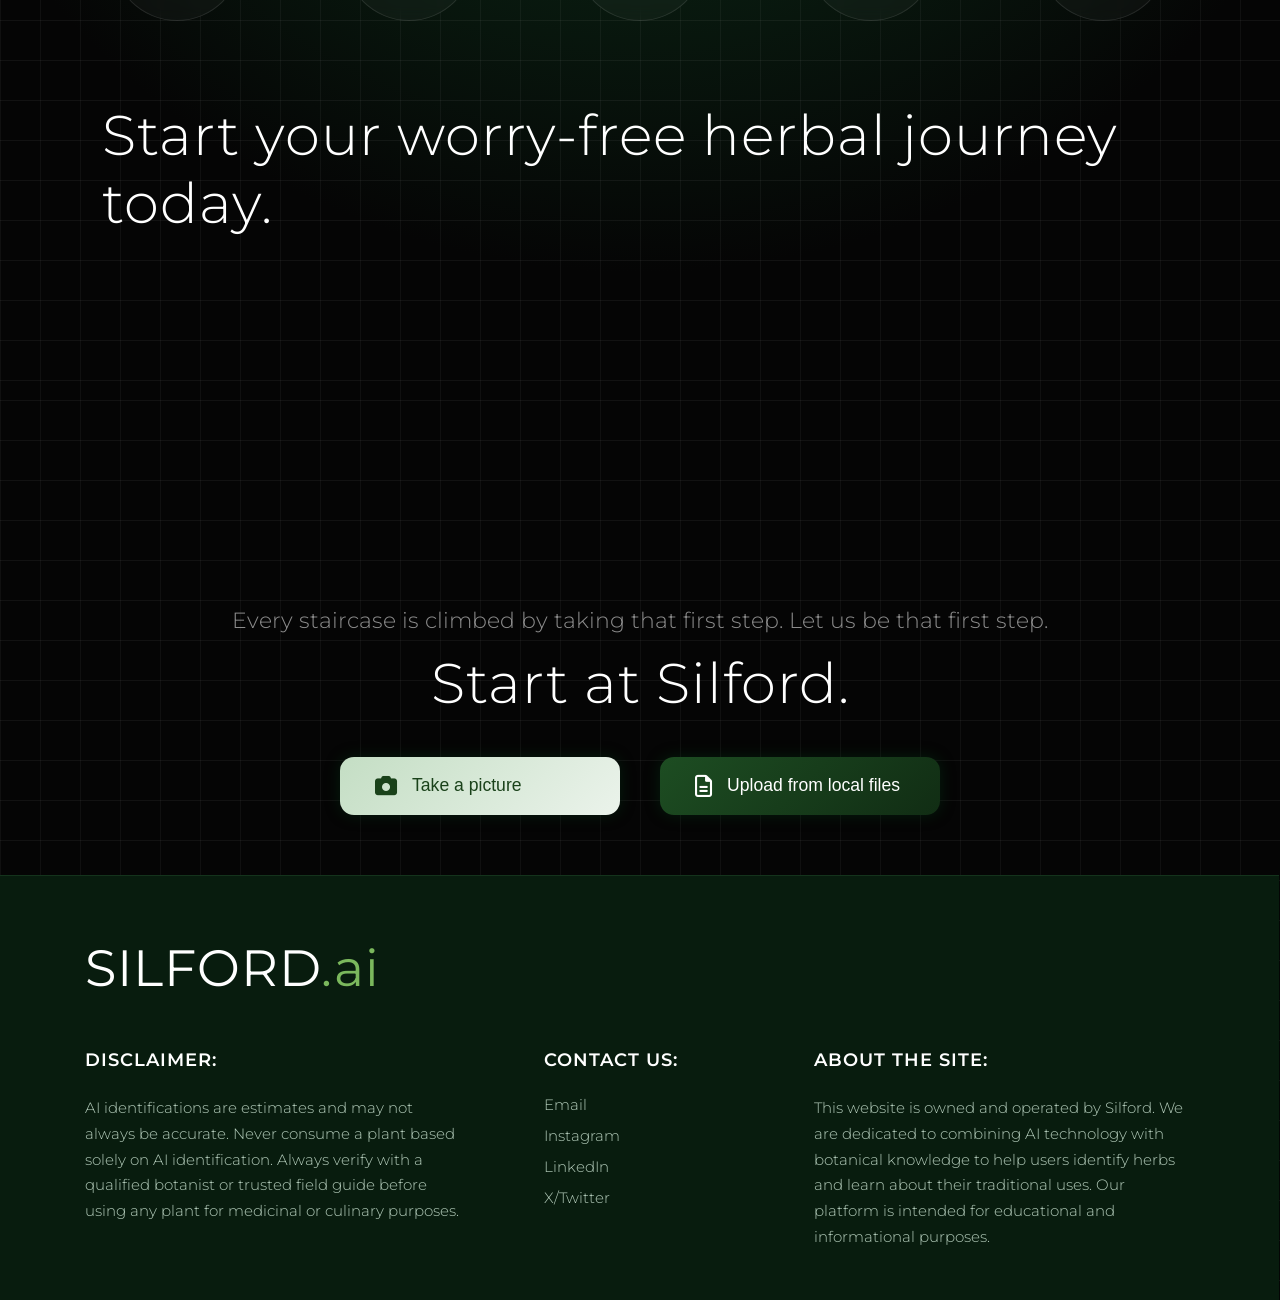
==== commit 4107eaff: "Semi-final commit" ====
--- a/structure.html
+++ b/structure.html
@@ -458,7 +458,11 @@
                         If contact is suspected or symptoms appear, seek medical care immediately.
                     </div>
                 </div>
-            </section>
+                <button type="button" id="back-home">
+                    Back Home
+                </button>
+            </section>
+
             
             <footer class="main-footer2">
                 <div class="footer-brand">
@@ -516,7 +520,7 @@
         id="image-upload" 
         accept="image/*"
         style="display:none;">
-        
+
         <script src="functions.js"></script>
     </body>
     
--- a/designs.css
+++ b/designs.css
@@ -956,7 +956,7 @@
 
     background-size: cover;
     background-position: center;
-    height: 370px;
+    height: 420px;
     /* background-image: linear-gradient(to bottom, rgba(5,5,5,0.3)); */
 
     transition:
@@ -1194,4 +1194,27 @@
 .not-a-plant-box p{
     margin: 30px;
     text-align: center;
+}
+
+
+/* back home buttom */
+#back-home{
+    width: 100%;
+    height: 5rem;
+    background-color: rgba(0, 117, 27, 0.503);
+    opacity: 0.70;
+    font-family: 'Montserrat';
+    color: rgb(240, 240, 240);
+    font-size: 1.5rem;
+    font-weight: 400;
+    border: 1px solid wheat;
+    border-radius: 5rem;
+    margin-bottom: 10px;
+    margin-top: 40px;
+    transition:all 0.3s ease;
+}
+
+#back-home:hover{
+    transform: translateY(-4px);
+    border-color: var(--theme-border);
 }
